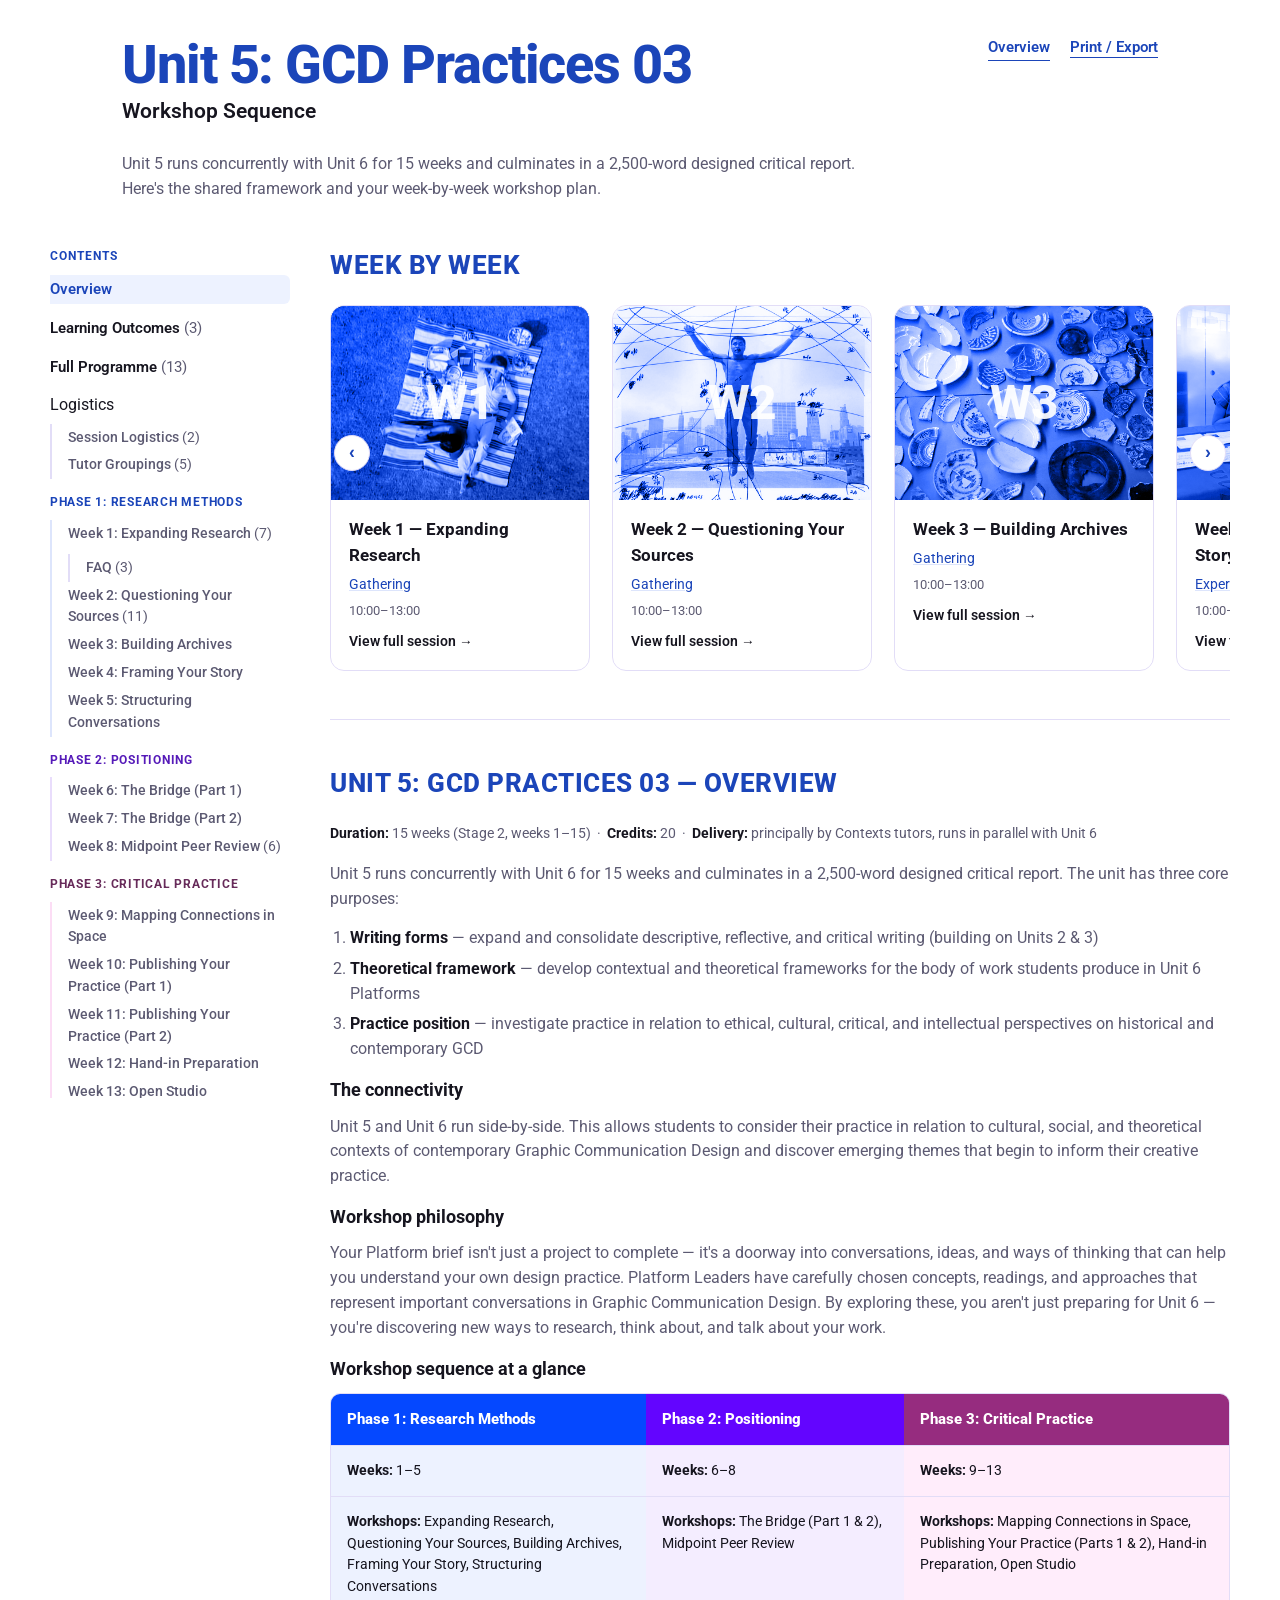
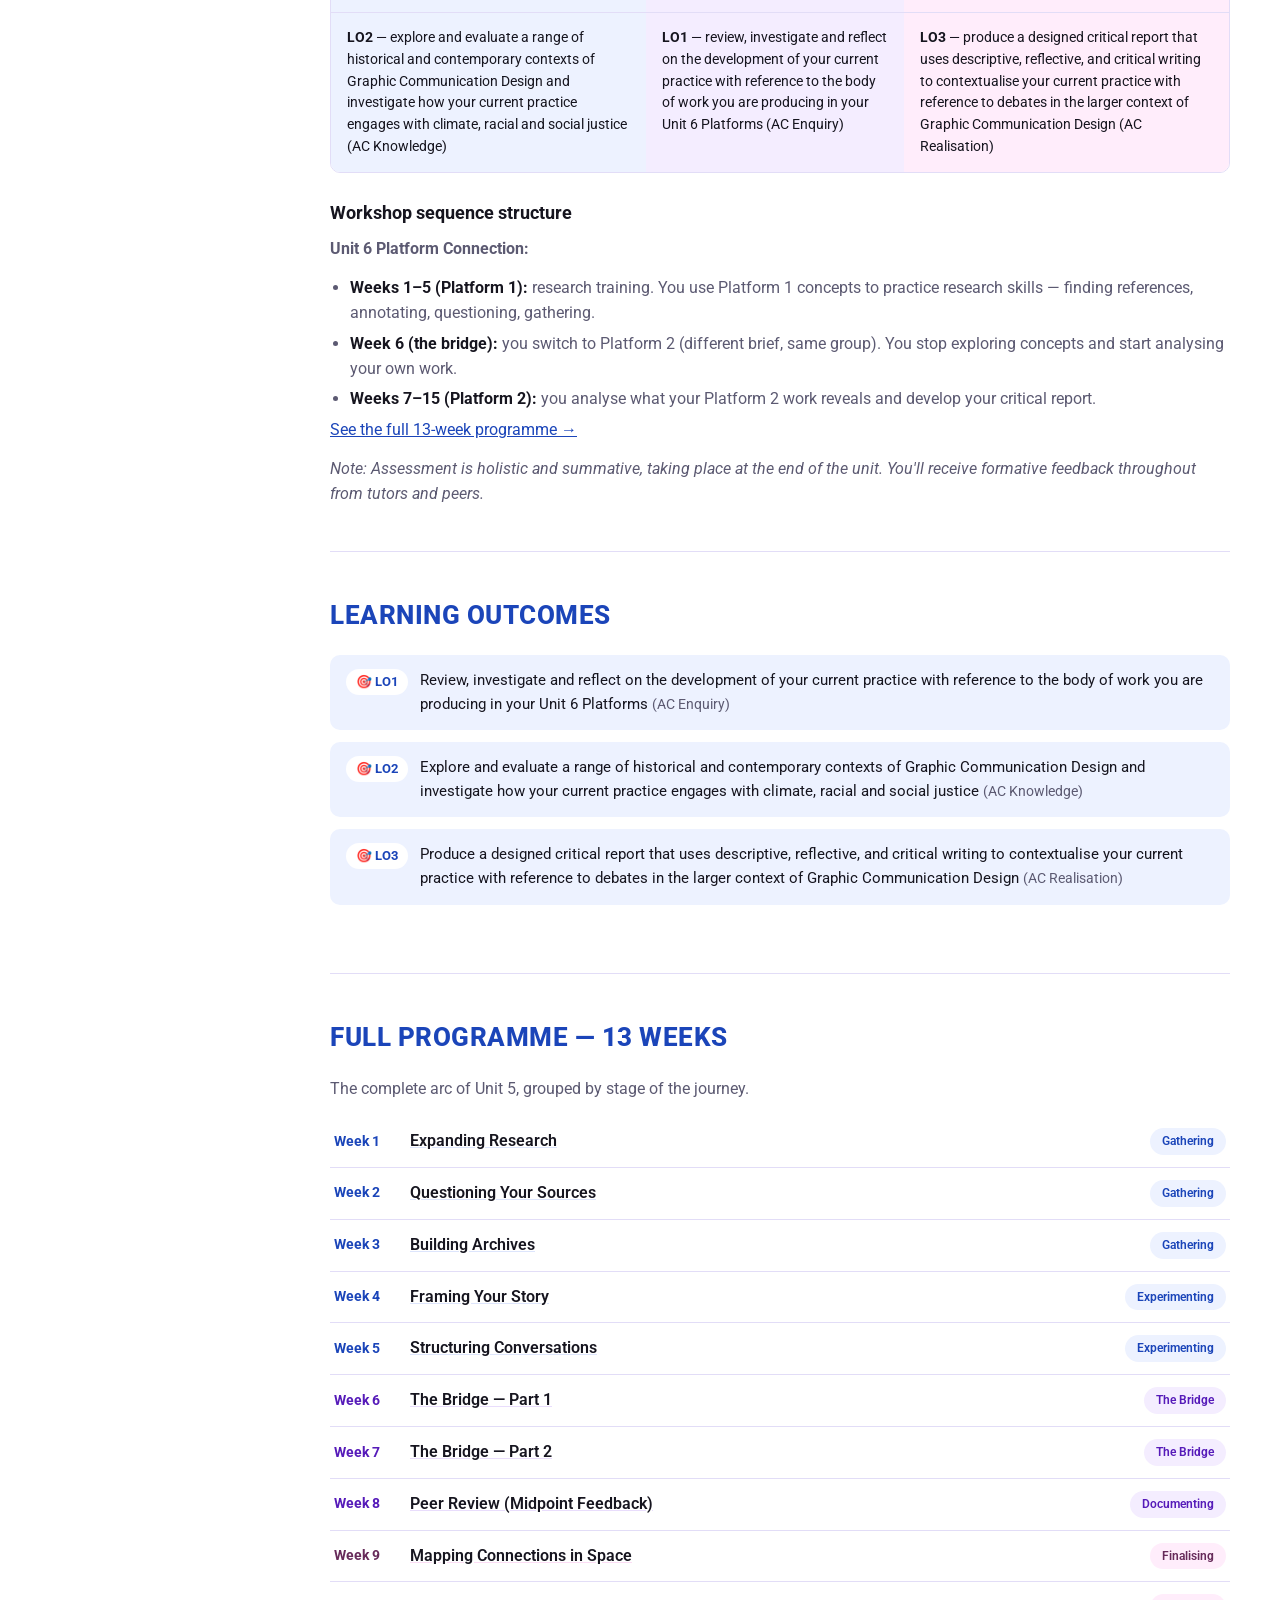
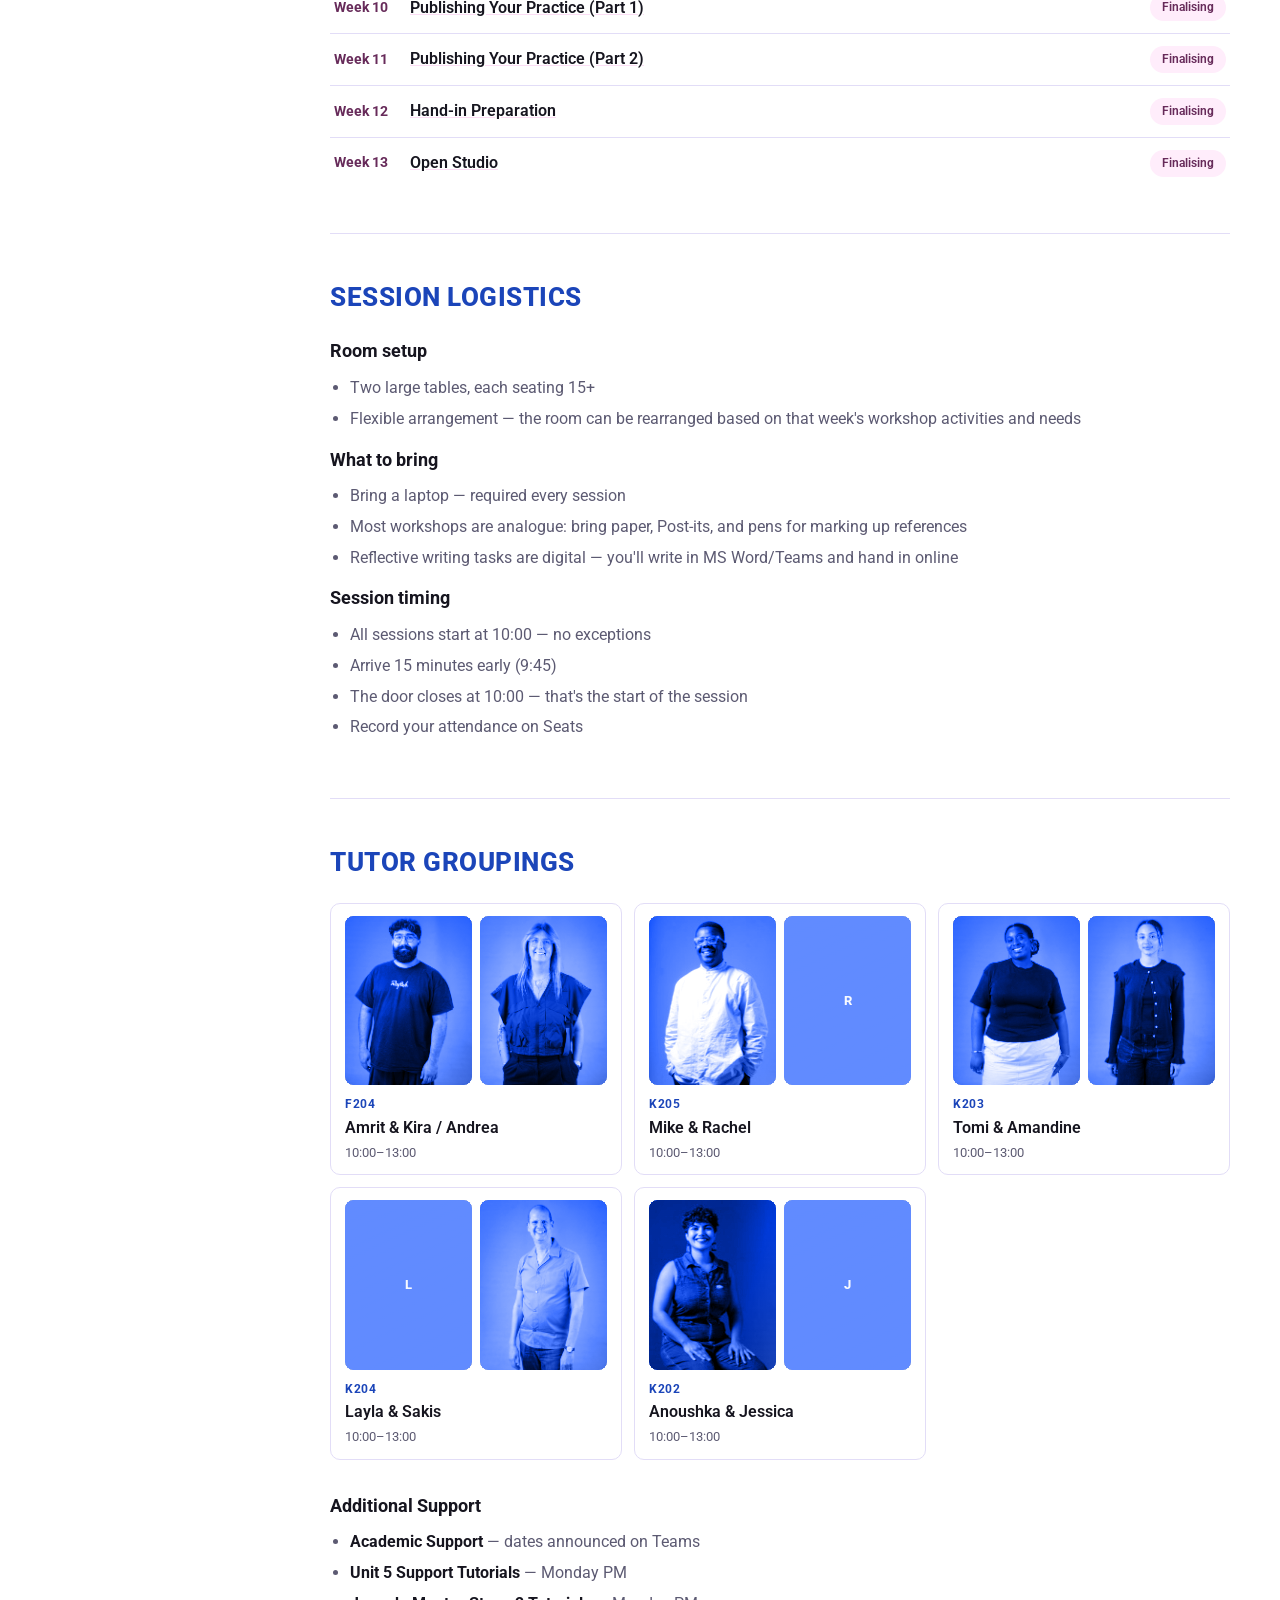
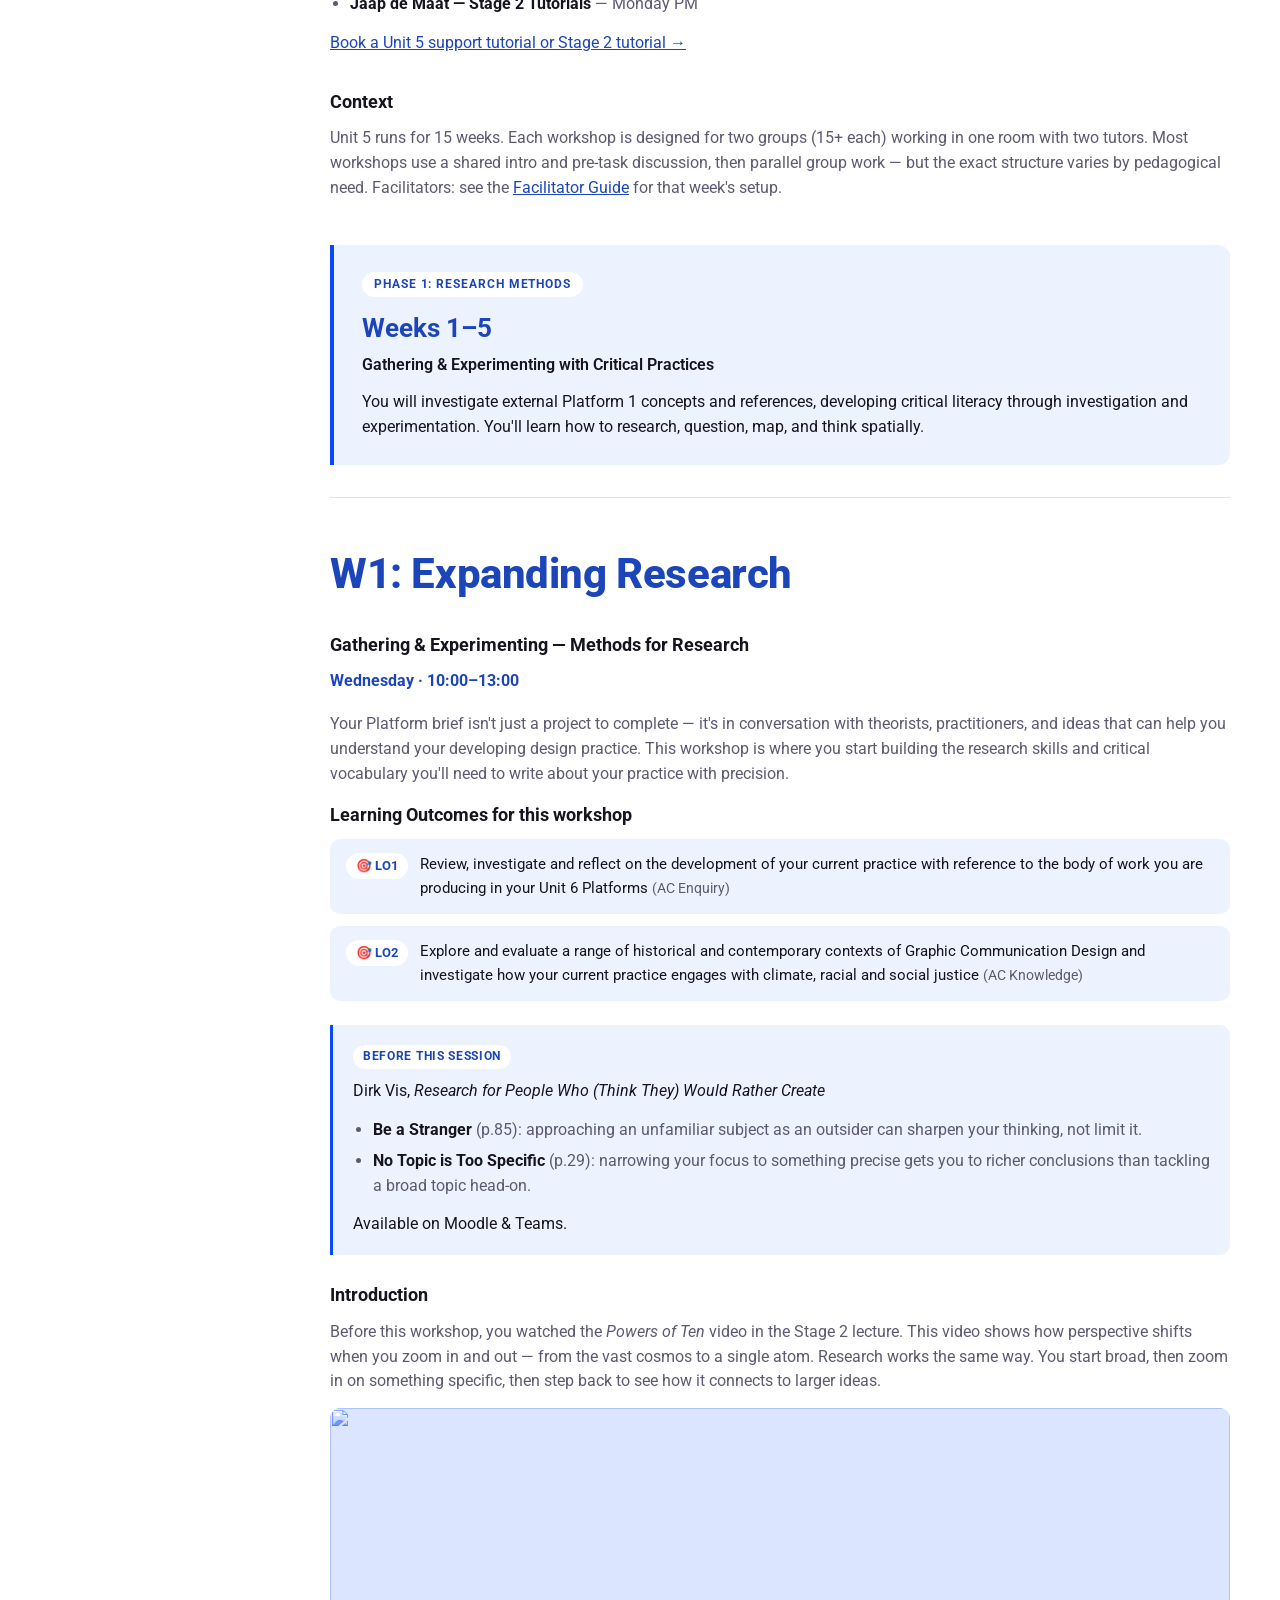
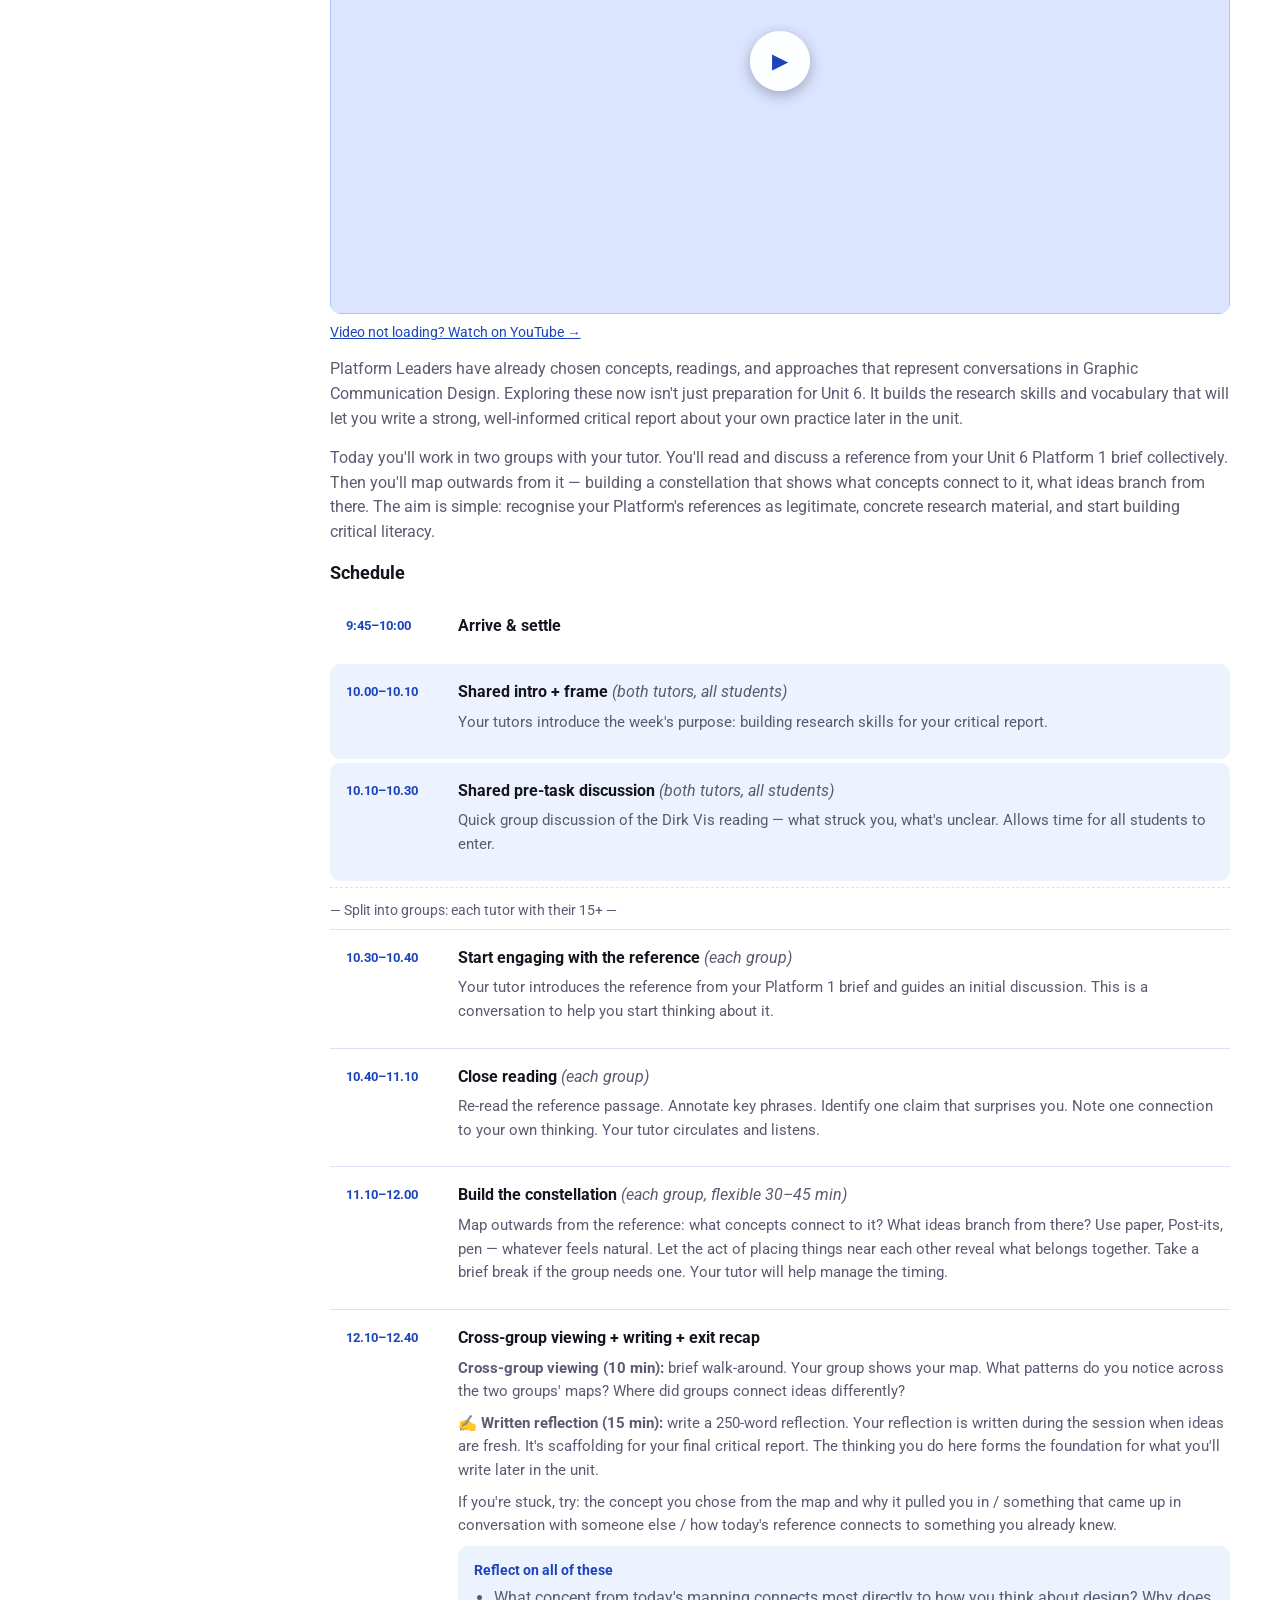
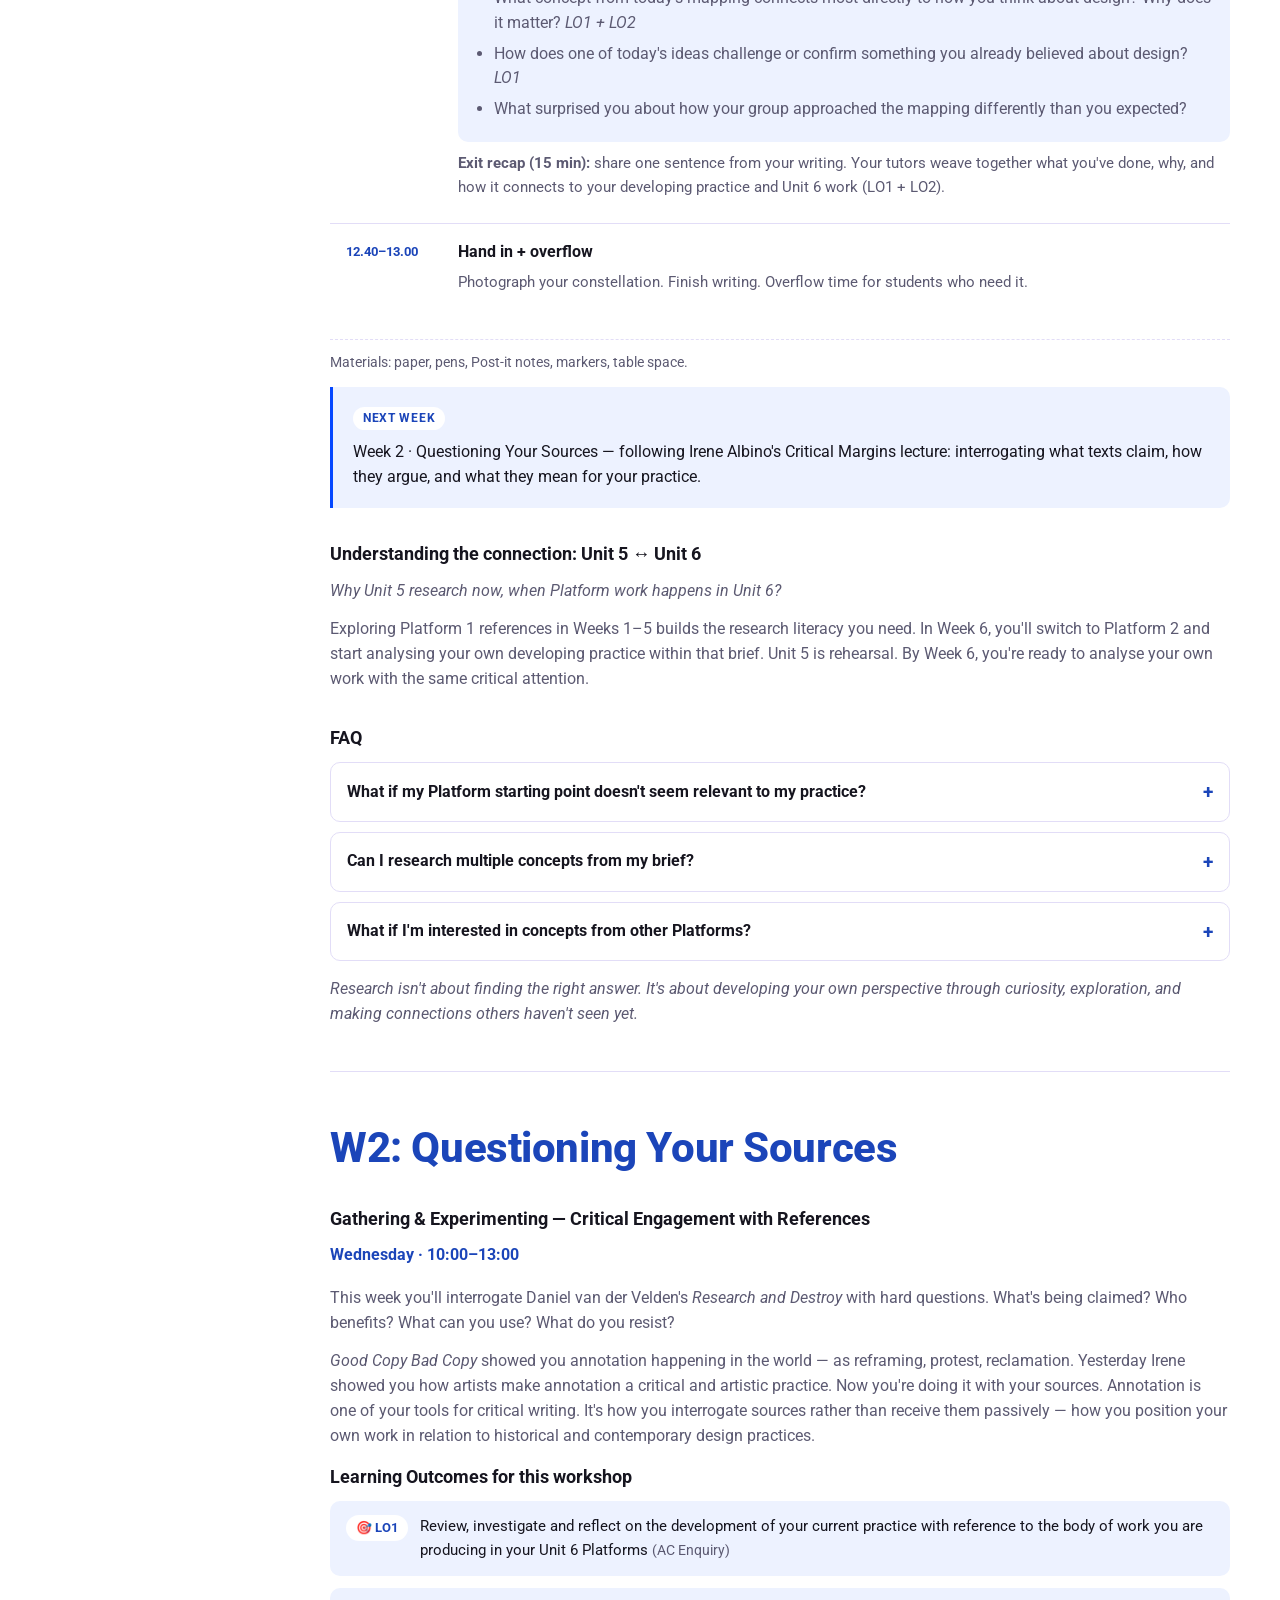
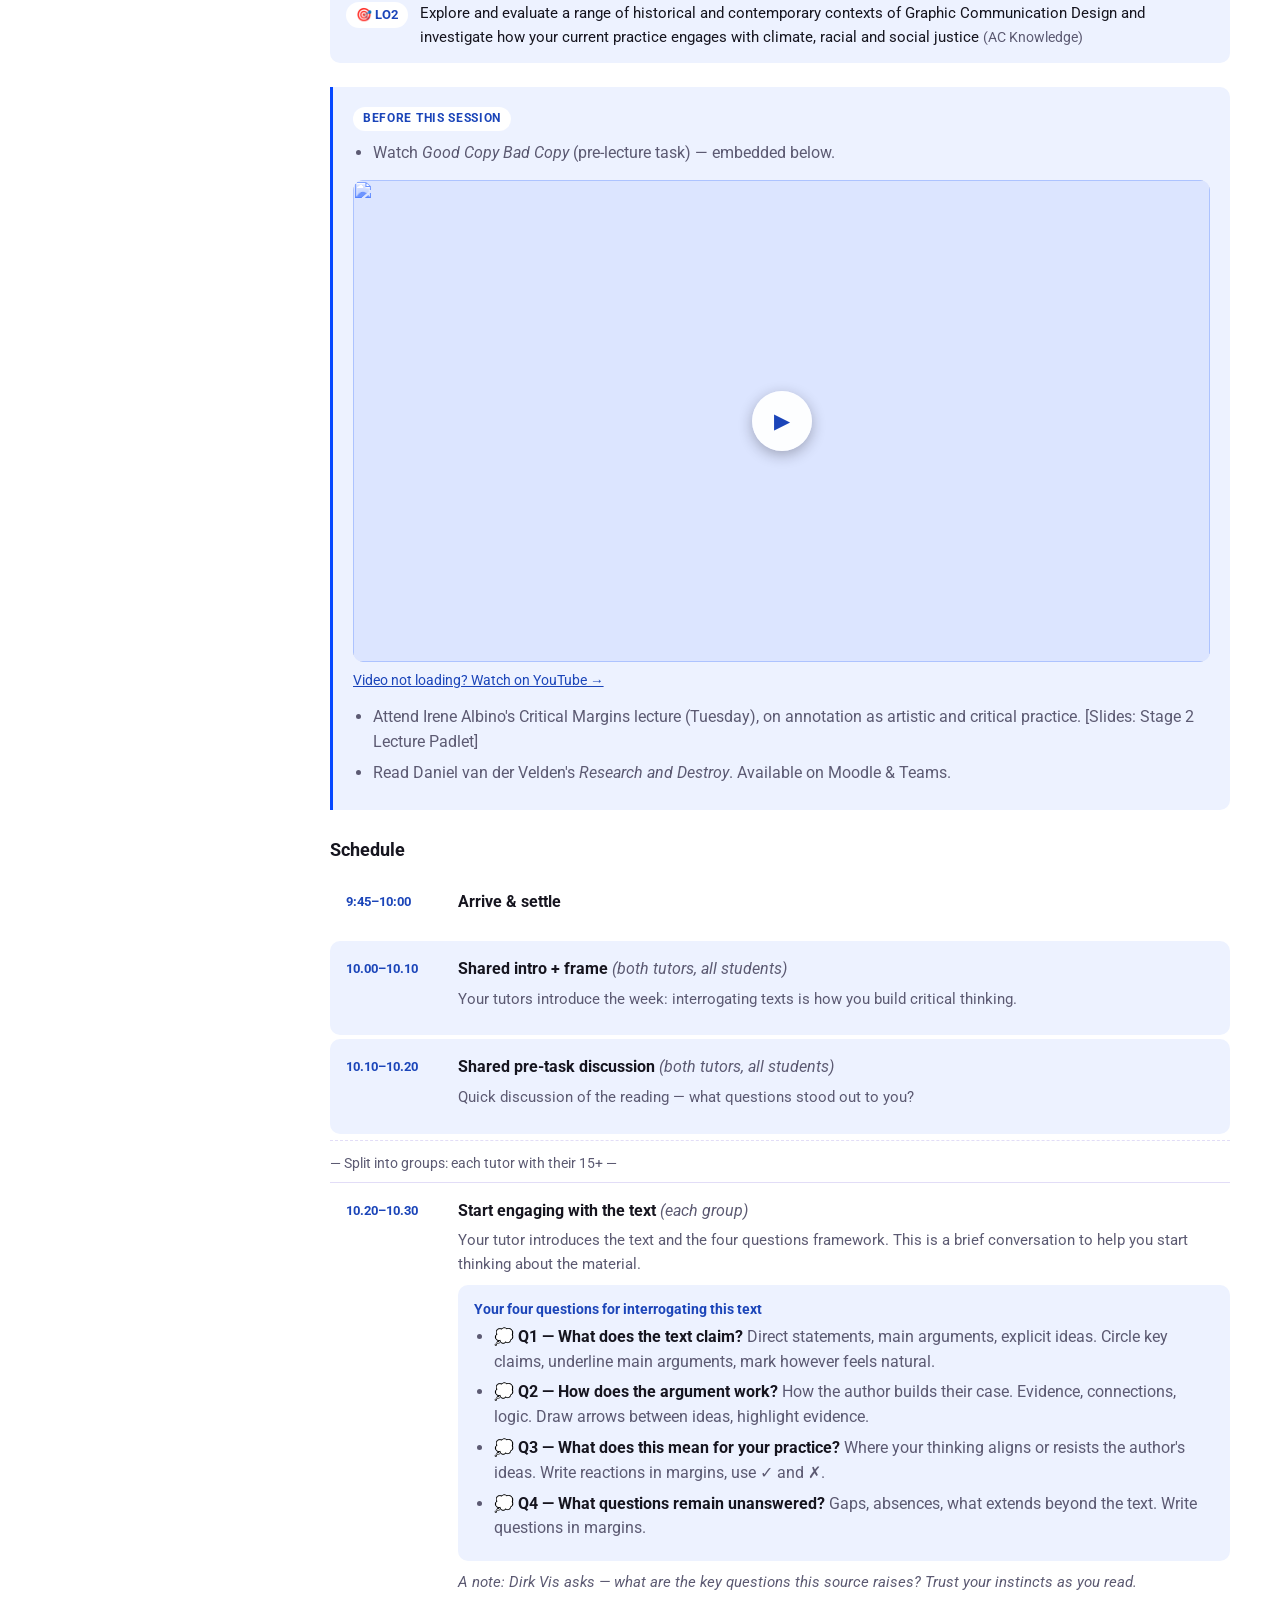
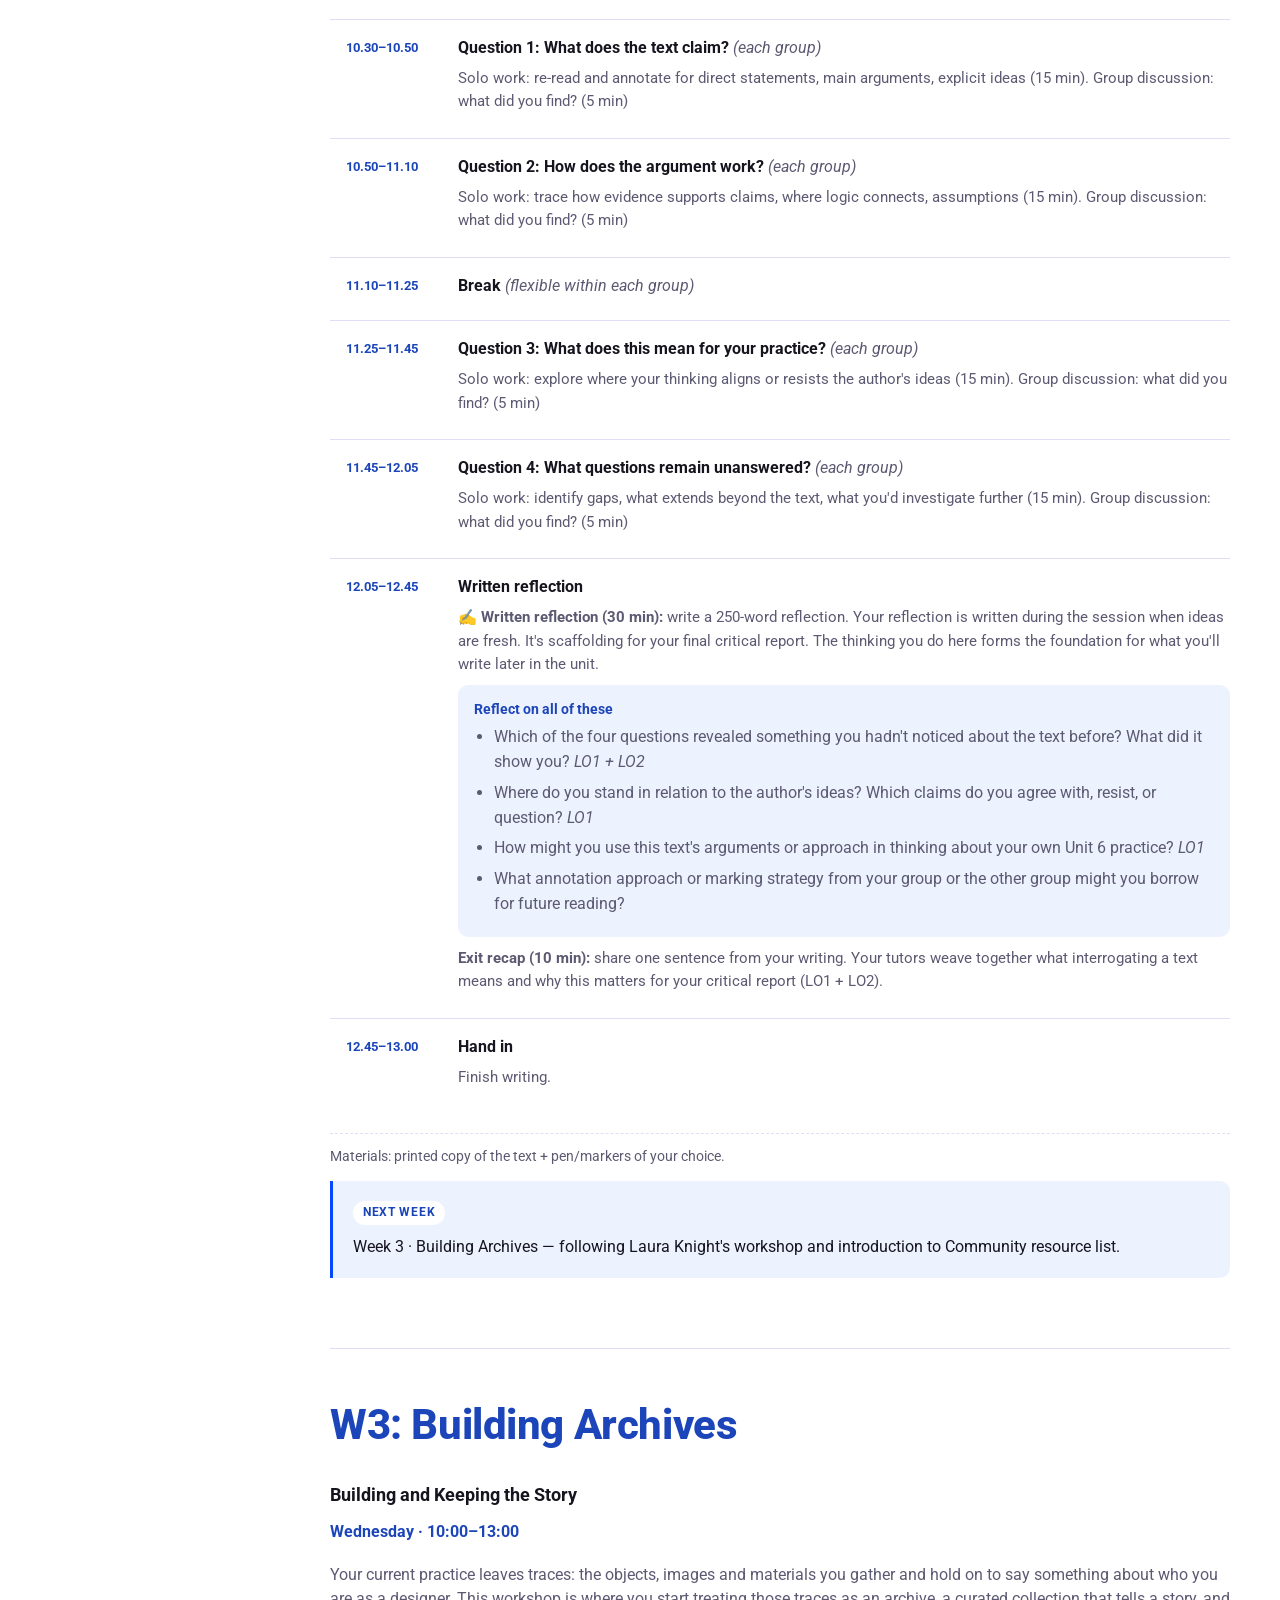
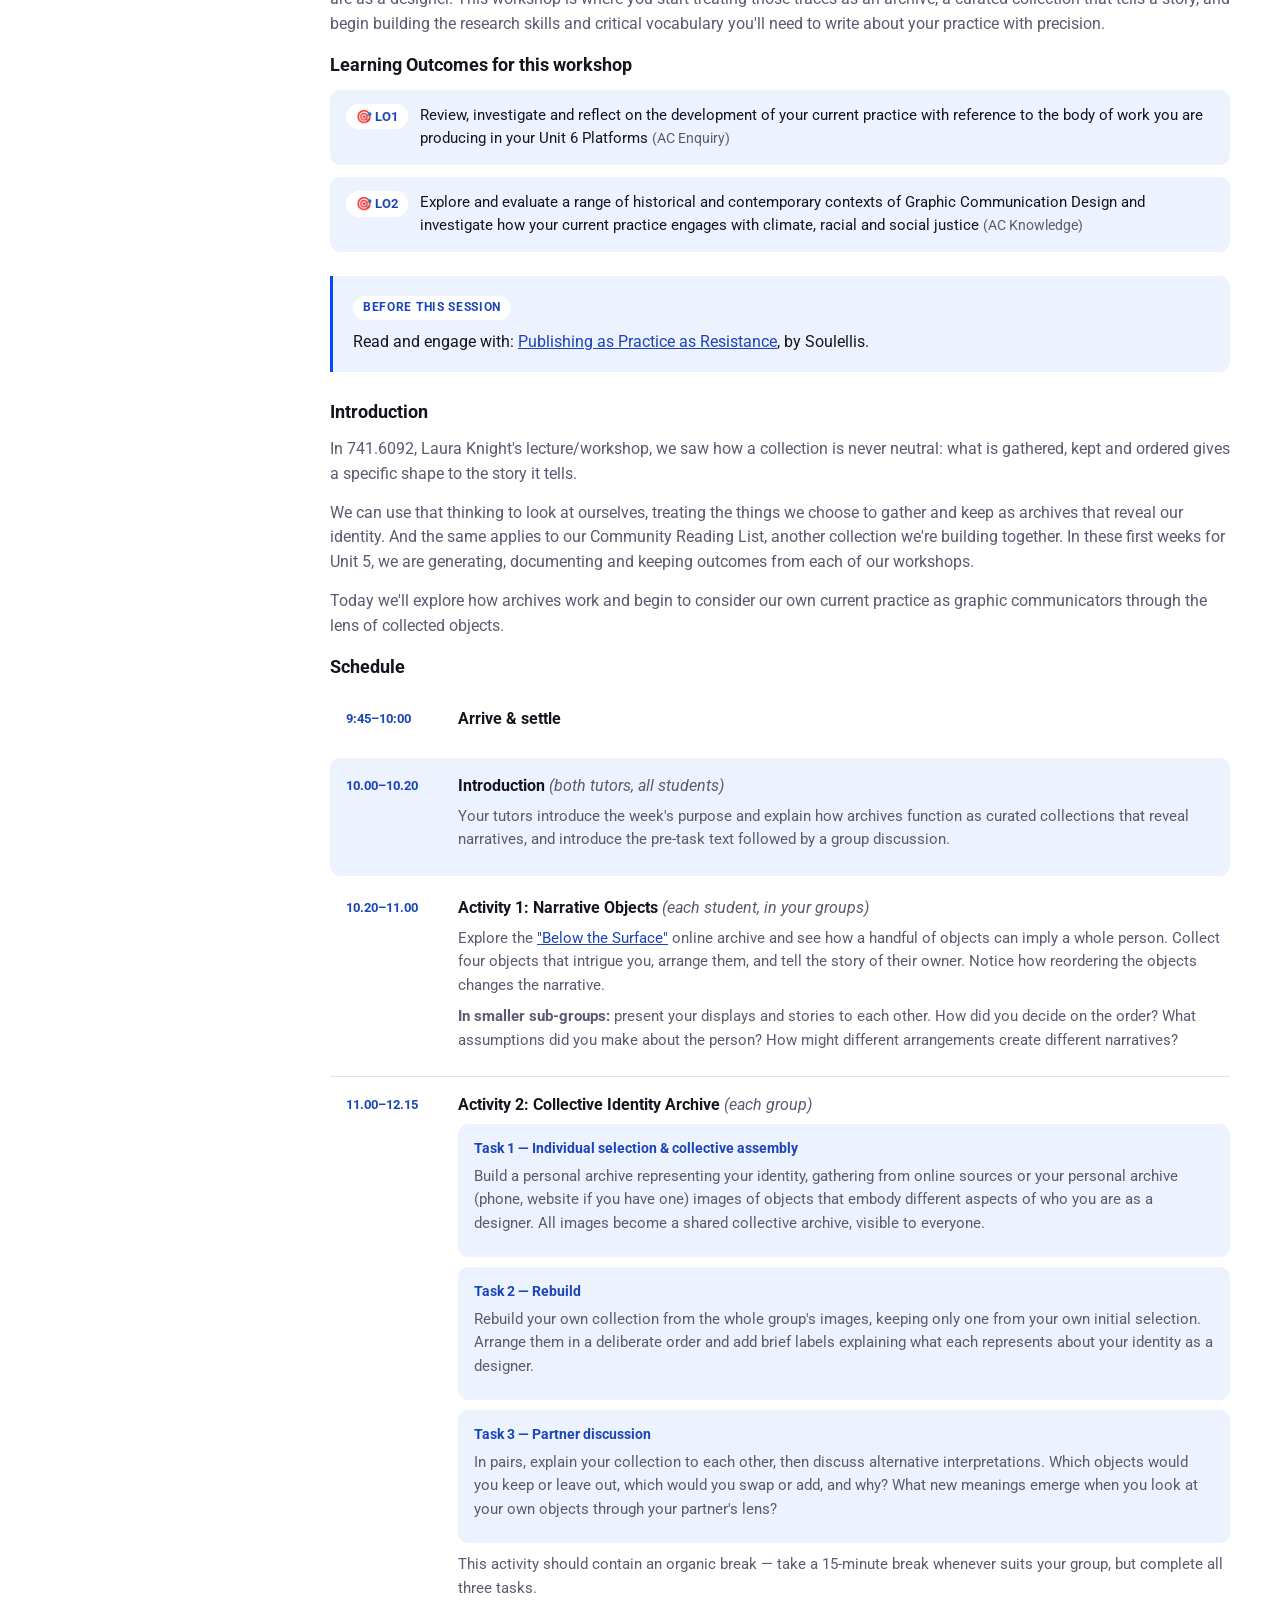
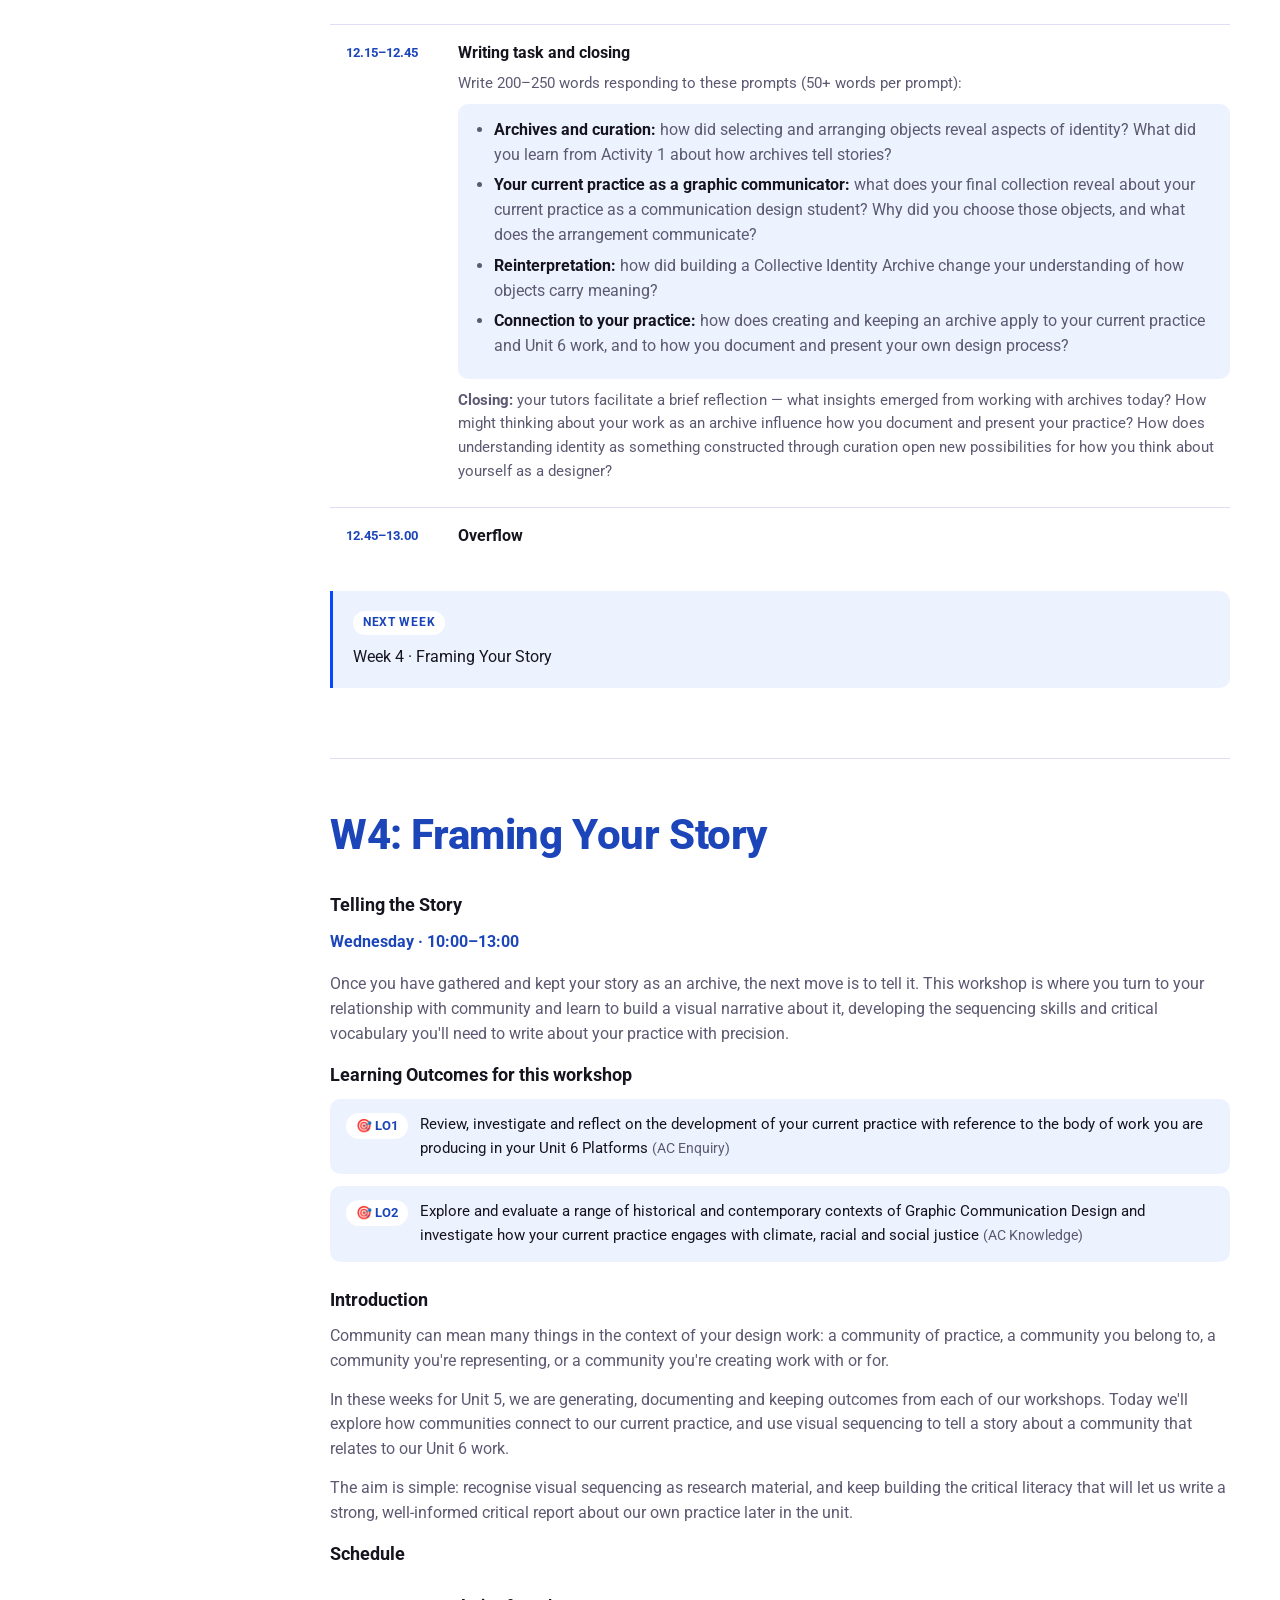
==== index.html @ 48427f6c "Add in-text photo to the Week 9 introduction Web-sized copy of week9intextimage.jpg, shown in the Ph" ====
<!doctype html>
<html lang="en">
<head>
<meta charset="UTF-8">
<meta name="viewport" content="width=device-width, initial-scale=1">
<title>Unit 5: GCD Practices 03 — Workshop Sequence</title>
<link rel="preconnect" href="https://fonts.googleapis.com">
<link rel="preconnect" href="https://fonts.gstatic.com" crossorigin>
<link href="https://fonts.googleapis.com/css2?family=Roboto:ital,wght@0,400;0,500;0,600;0,700;0,800;1,400&display=swap" rel="stylesheet">
<link rel="stylesheet" href="styles.css">
</head>
<body>

<header class="top">
  <div class="wrap header-row">
    <h1>Unit 5: GCD Practices 03<span class="sub">Workshop Sequence</span></h1>
    <nav class="top-nav">
      <a href="#overview">Overview</a>
      <button id="printBtn" type="button">Print / Export</button>
    </nav>
  </div>
  <div class="wrap intro">
    <p>Unit 5 runs concurrently with Unit 6 for 15 weeks and culminates in a 2,500-word designed critical report. Here's the shared framework and your week-by-week workshop plan.</p>
  </div>
</header>

<div class="wrap layout">

  <aside class="sidebar">
    <h2>Contents</h2>
    <nav class="toc">
      <ul>
        <li><a href="#overview">Overview</a></li>
        <li><a href="#learning-outcomes">Learning Outcomes <span class="count">(3)</span></a></li>
        <li><a href="#programme">Full Programme <span class="count">(13)</span></a></li>
        <li>Logistics
          <ul>
            <li><a href="#room-setup">Session Logistics <span class="count">(2)</span></a></li>
            <li><a href="#tutor-groupings">Tutor Groupings <span class="count">(5)</span></a></li>
          </ul>
        </li>
        <li><span class="toc-phase-label">Phase 1: Research Methods</span>
          <ul class="toc-phase-list">
            <li><a href="#week-1">Week 1: Expanding Research <span class="count">(7)</span></a>
              <ul>
                <li><a href="#week-1-faq">FAQ <span class="count">(3)</span></a></li>
              </ul>
            </li>
            <li><a href="#week-2">Week 2: Questioning Your Sources <span class="count">(11)</span></a></li>
            <li><a href="#week-3">Week 3: Building Archives</a></li>
            <li><a href="#week-4">Week 4: Framing Your Story</a></li>
            <li><a href="#weeks-3-5">Week 5: Structuring Conversations</a></li>
          </ul>
        </li>
        <li><span class="toc-phase-label toc-phase-label--phase2">Phase 2: Positioning</span>
          <ul class="toc-phase-list toc-phase-list--phase2">
            <li><a href="#week-6">Week 6: The Bridge (Part 1)</a></li>
            <li><a href="#week-7">Week 7: The Bridge (Part 2)</a></li>
            <li><a href="#week-8">Week 8: Midpoint Peer Review <span class="count">(6)</span></a></li>
          </ul>
        </li>
        <li><span class="toc-phase-label toc-phase-label--phase3">Phase 3: Critical Practice</span>
          <ul class="toc-phase-list toc-phase-list--phase3">
            <li><a href="#week-9">Week 9: Mapping Connections in Space</a></li>
            <li><a href="#week-10">Week 10: Publishing Your Practice (Part 1)</a></li>
            <li><a href="#week-11">Week 11: Publishing Your Practice (Part 2)</a></li>
            <li><a href="#week-12">Week 12: Hand-in Preparation</a></li>
            <li><a href="#week-13">Week 13: Open Studio</a></li>
          </ul>
        </li>
        <li><span class="toc-phase-label toc-phase-label--phase4">Weeks 14–15</span>
          <ul class="toc-phase-list toc-phase-list--phase4">
            <li><a href="#eoto">Post-Hand-in: EOTO</a></li>
          </ul>
        </li>
      </ul>
    </nav>
  </aside>

  <main class="content">

    <!-- CURRENT WEEK -->
    <section id="current-week">
      <h2 class="section-title">Week by Week</h2>
      <div class="current-week-scroller">
        <button type="button" class="cw-nav cw-nav--prev" aria-label="Scroll to earlier weeks">‹</button>
        <div class="current-week-grid" id="currentWeekSlot"></div>
        <button type="button" class="cw-nav cw-nav--next" aria-label="Scroll to later weeks">›</button>
      </div>
      <noscript>
        <p>See the <a href="#programme">full 13-week programme</a> below.</p>
      </noscript>
    </section>

    <!-- OVERVIEW -->
    <section id="overview">
      <h2 class="section-title">Unit 5: GCD Practices 03 — Overview</h2>
      <p class="meta-line"><strong>Duration:</strong> 15 weeks (Stage 2, weeks 1–15) &nbsp;·&nbsp; <strong>Credits:</strong> 20 &nbsp;·&nbsp; <strong>Delivery:</strong> principally by Contexts tutors, runs in parallel with Unit 6</p>
      <p>Unit 5 runs concurrently with Unit 6 for 15 weeks and culminates in a 2,500-word designed critical report. The unit has three core purposes:</p>
      <ol class="plain-list">
        <li><strong>Writing forms</strong> — expand and consolidate descriptive, reflective, and critical writing (building on Units 2 &amp; 3)</li>
        <li><strong>Theoretical framework</strong> — develop contextual and theoretical frameworks for the body of work students produce in Unit 6 Platforms</li>
        <li><strong>Practice position</strong> — investigate practice in relation to ethical, cultural, critical, and intellectual perspectives on historical and contemporary GCD</li>
      </ol>

      <h3>The connectivity</h3>
      <p>Unit 5 and Unit 6 run side-by-side. This allows students to consider their practice in relation to cultural, social, and theoretical contexts of contemporary Graphic Communication Design and discover emerging themes that begin to inform their creative practice.</p>

      <h3>Workshop philosophy</h3>
      <p>Your Platform brief isn't just a project to complete — it's a doorway into conversations, ideas, and ways of thinking that can help you understand your own design practice. Platform Leaders have carefully chosen concepts, readings, and approaches that represent important conversations in Graphic Communication Design. By exploring these, you aren't just preparing for Unit 6 — you're discovering new ways to research, think about, and talk about your work.</p>

      <h3>Workshop sequence at a glance</h3>
      <div class="phase-table-wrap">
        <table class="phase-table">
          <thead>
            <tr>
              <th class="phase-table--phase1">Phase 1: Research Methods</th>
              <th class="phase-table--phase2">Phase 2: Positioning</th>
              <th class="phase-table--phase3">Phase 3: Critical Practice</th>
            </tr>
          </thead>
          <tbody>
            <tr>
              <td class="phase-table--phase1"><strong>Weeks:</strong> 1–5</td>
              <td class="phase-table--phase2"><strong>Weeks:</strong> 6–8</td>
              <td class="phase-table--phase3"><strong>Weeks:</strong> 9–13</td>
            </tr>
            <tr>
              <td class="phase-table--phase1"><strong>Workshops:</strong> Expanding Research, Questioning Your Sources, Building Archives, Framing Your Story, Structuring Conversations</td>
              <td class="phase-table--phase2"><strong>Workshops:</strong> The Bridge (Part 1 &amp; 2), Midpoint Peer Review</td>
              <td class="phase-table--phase3"><strong>Workshops:</strong> Mapping Connections in Space, Publishing Your Practice (Parts 1 &amp; 2), Hand-in Preparation, Open Studio</td>
            </tr>
            <tr>
              <td class="phase-table--phase1"><strong>LO2</strong> — explore and evaluate a range of historical and contemporary contexts of Graphic Communication Design and investigate how your current practice engages with climate, racial and social justice (AC Knowledge)</td>
              <td class="phase-table--phase2"><strong>LO1</strong> — review, investigate and reflect on the development of your current practice with reference to the body of work you are producing in your Unit 6 Platforms (AC Enquiry)</td>
              <td class="phase-table--phase3"><strong>LO3</strong> — produce a designed critical report that uses descriptive, reflective, and critical writing to contextualise your current practice with reference to debates in the larger context of Graphic Communication Design (AC Realisation)</td>
            </tr>
          </tbody>
        </table>
      </div>

      <h3>Workshop sequence structure</h3>
      <p><strong>Unit 6 Platform Connection:</strong></p>
      <ul class="plain-list flush-bottom">
        <li><strong>Weeks 1–5 (Platform 1):</strong> research training. You use Platform 1 concepts to practice research skills — finding references, annotating, questioning, gathering.</li>
        <li><strong>Week 6 (the bridge):</strong> you switch to Platform 2 (different brief, same group). You stop exploring concepts and start analysing your own work.</li>
        <li><strong>Weeks 7–15 (Platform 2):</strong> you analyse what your Platform 2 work reveals and develop your critical report.</li>
      </ul>

      <p><a href="#programme">See the full 13-week programme →</a></p>
      <p><em>Note: Assessment is holistic and summative, taking place at the end of the unit. You'll receive formative feedback throughout from tutors and peers.</em></p>
    </section>

    <!-- LEARNING OUTCOMES -->
    <section id="learning-outcomes">
      <h2 class="section-title">Learning Outcomes</h2>
      <ul class="lo-list">
        <li>
          <span class="tag">🎯 LO1</span>
          <span class="txt">Review, investigate and reflect on the development of your current practice with reference to the body of work you are producing in your Unit 6 Platforms <span class="ac">(AC Enquiry)</span></span>
        </li>
        <li>
          <span class="tag">🎯 LO2</span>
          <span class="txt">Explore and evaluate a range of historical and contemporary contexts of Graphic Communication Design and investigate how your current practice engages with climate, racial and social justice <span class="ac">(AC Knowledge)</span></span>
        </li>
        <li>
          <span class="tag">🎯 LO3</span>
          <span class="txt">Produce a designed critical report that uses descriptive, reflective, and critical writing to contextualise your current practice with reference to debates in the larger context of Graphic Communication Design <span class="ac">(AC Realisation)</span></span>
        </li>
      </ul>
    </section>

    <!-- FULL PROGRAMME -->
    <section id="programme">
      <h2 class="section-title">Full Programme — 13 Weeks</h2>
      <p>The complete arc of Unit 5, grouped by stage of the journey.</p>
      <div class="roadmap">
        <a class="roadmap-item" href="#week-1"><span class="wk">Week 1</span><span class="rtitle">Expanding Research</span><span class="chip">Gathering</span></a>
        <a class="roadmap-item" href="#week-2"><span class="wk">Week 2</span><span class="rtitle">Questioning Your Sources</span><span class="chip">Gathering</span></a>
        <a class="roadmap-item" href="#week-3"><span class="wk">Week 3</span><span class="rtitle">Building Archives</span><span class="chip">Gathering</span></a>
        <a class="roadmap-item" href="#week-4"><span class="wk">Week 4</span><span class="rtitle">Framing Your Story</span><span class="chip">Experimenting</span></a>
        <a class="roadmap-item" href="#weeks-3-5"><span class="wk">Week 5</span><span class="rtitle">Structuring Conversations</span><span class="chip">Experimenting</span></a>
        <a class="roadmap-item roadmap-item--phase2" href="#week-6"><span class="wk">Week 6</span><span class="rtitle">The Bridge — Part 1</span><span class="chip chip--phase2">The Bridge</span></a>
        <a class="roadmap-item roadmap-item--phase2" href="#week-7"><span class="wk">Week 7</span><span class="rtitle">The Bridge — Part 2</span><span class="chip chip--phase2">The Bridge</span></a>
        <a class="roadmap-item roadmap-item--phase2" href="#week-8"><span class="wk">Week 8</span><span class="rtitle">Peer Review (Midpoint Feedback)</span><span class="chip chip--phase2">Documenting</span></a>
        <a class="roadmap-item roadmap-item--phase3" href="#week-9"><span class="wk">Week 9</span><span class="rtitle">Mapping Connections in Space</span><span class="chip chip--phase3">Finalising</span></a>
        <a class="roadmap-item roadmap-item--phase3" href="#week-10"><span class="wk">Week 10</span><span class="rtitle">Publishing Your Practice (Part 1)</span><span class="chip chip--phase3">Finalising</span></a>
        <a class="roadmap-item roadmap-item--phase3" href="#week-11"><span class="wk">Week 11</span><span class="rtitle">Publishing Your Practice (Part 2)</span><span class="chip chip--phase3">Finalising</span></a>
        <a class="roadmap-item roadmap-item--phase3" href="#week-12"><span class="wk">Week 12</span><span class="rtitle">Hand-in Preparation</span><span class="chip chip--phase3">Finalising</span></a>
        <a class="roadmap-item roadmap-item--phase3" href="#week-13"><span class="wk">Week 13</span><span class="rtitle">Open Studio</span><span class="chip chip--phase3">Finalising</span></a>
      </div>
    </section>

    <!-- SESSION LOGISTICS -->
    <section id="room-setup">
      <h2 class="section-title">Session Logistics</h2>

      <h3>Room setup</h3>
      <ul class="plain-list">
        <li>Two large tables, each seating 15+</li>
        <li>Flexible arrangement — the room can be rearranged based on that week's workshop activities and needs</li>
      </ul>

      <h3>What to bring</h3>
      <ul class="plain-list">
        <li>Bring a laptop — required every session</li>
        <li>Most workshops are analogue: bring paper, Post-its, and pens for marking up references</li>
        <li>Reflective writing tasks are digital — you'll write in MS Word/Teams and hand in online</li>
      </ul>

      <h3>Session timing</h3>
      <ul class="plain-list">
        <li>All sessions start at 10:00 — no exceptions</li>
        <li>Arrive 15 minutes early (9:45)</li>
        <li>The door closes at 10:00 — that's the start of the session</li>
        <li>Record your attendance on Seats</li>
      </ul>
    </section>

    <!-- TUTOR GROUPINGS -->
    <section id="tutor-groupings">
      <h2 class="section-title">Tutor Groupings</h2>
      <div class="pair-grid">
        <div class="pair">
          <div class="pair-avatars">
            <div class="avatar duotone"><img src="images/tutor-amrit.jpg" alt=""></div>
            <div class="avatar duotone"><img src="images/tutor-kira.jpg" alt=""></div>
          </div>
          <div class="code">F204</div><div class="names">Amrit &amp; Kira / Andrea</div><div class="time">10:00–13:00</div>
        </div>
        <div class="pair">
          <div class="pair-avatars">
            <div class="avatar duotone"><img src="images/tutor-mike.jpg" alt=""></div>
            <div class="avatar duotone"><div class="avatar-placeholder"></div><span class="initials">R</span></div>
          </div>
          <div class="code">K205</div><div class="names">Mike &amp; Rachel</div><div class="time">10:00–13:00</div>
        </div>
        <div class="pair">
          <div class="pair-avatars">
            <div class="avatar duotone"><img src="images/tutor-tomi.jpg" alt=""></div>
            <div class="avatar duotone"><img src="images/tutor-amandine.jpg" alt=""></div>
          </div>
          <div class="code">K203</div><div class="names">Tomi &amp; Amandine</div><div class="time">10:00–13:00</div>
        </div>
        <div class="pair">
          <div class="pair-avatars">
            <div class="avatar duotone"><div class="avatar-placeholder"></div><span class="initials">L</span></div>
            <div class="avatar duotone"><img src="images/tutor-sakis.jpg" alt=""></div>
          </div>
          <div class="code">K204</div><div class="names">Layla &amp; Sakis</div><div class="time">10:00–13:00</div>
        </div>
        <div class="pair">
          <div class="pair-avatars">
            <div class="avatar duotone"><img src="images/tutor-anoushka.jpg" alt=""></div>
            <div class="avatar duotone"><div class="avatar-placeholder"></div><span class="initials">J</span></div>
          </div>
          <div class="code">K202</div><div class="names">Anoushka &amp; Jessica</div><div class="time">10:00–13:00</div>
        </div>
      </div>

      <h3 class="mt-lg">Additional Support</h3>
      <ul class="plain-list">
        <li><strong>Academic Support</strong> — dates announced on Teams</li>
        <li><strong>Unit 5 Support Tutorials</strong> — Monday PM</li>
        <li><strong>Jaap de Maat — Stage 2 Tutorials</strong> — Monday PM</li>
      </ul>
      <p class="flush-bottom"><a href="https://outlook.office.com/book/CSMGCD@artslondon.onmicrosoft.com/?ismsaljsauthenabled" target="_blank" rel="noopener">Book a Unit 5 support tutorial or Stage 2 tutorial →</a></p>

      <h3 class="mt-lg">Context</h3>
      <p>Unit 5 runs for 15 weeks. Each workshop is designed for two groups (15+ each) working in one room with two tutors. Most workshops use a shared intro and pre-task discussion, then parallel group work — but the exact structure varies by pedagogical need. Facilitators: see the <a href="facilitatorguide/">Facilitator Guide</a> for that week's setup.</p>
    </section>

    <!-- PHASE 1 INTRO -->
    <div class="phase-intro">
      <span class="phase-label">Phase 1: Research Methods</span>
      <h3>Weeks 1–5</h3>
      <p class="phase-sub">Gathering &amp; Experimenting with Critical Practices</p>
      <p>You will investigate external Platform 1 concepts and references, developing critical literacy through investigation and experimentation. You'll learn how to research, question, map, and think spatially.</p>
    </div>

    <!-- WEEK 1 -->
    <section id="week-1">
      <div class="week-title-wrap"><h2 class="week-title">W1: Expanding Research</h2></div>

      <h3>Gathering &amp; Experimenting — Methods for Research</h3>
      <p class="session-date">Wednesday · 10:00–13:00</p>

      <p>Your Platform brief isn't just a project to complete — it's in conversation with theorists, practitioners, and ideas that can help you understand your developing design practice. This workshop is where you start building the research skills and critical vocabulary you'll need to write about your practice with precision.</p>

      <h3>Learning Outcomes for this workshop</h3>
      <ul class="lo-list">
        <li><span class="tag">🎯 LO1</span><span class="txt">Review, investigate and reflect on the development of your current practice with reference to the body of work you are producing in your Unit 6 Platforms <span class="ac">(AC Enquiry)</span></span></li>
        <li><span class="tag">🎯 LO2</span><span class="txt">Explore and evaluate a range of historical and contemporary contexts of Graphic Communication Design and investigate how your current practice engages with climate, racial and social justice <span class="ac">(AC Knowledge)</span></span></li>
      </ul>

      <div class="callout">
        <span class="label">Before this session</span>
        <p>Dirk Vis, <em>Research for People Who (Think They) Would Rather Create</em></p>
        <ul class="plain-list">
          <li><strong>Be a Stranger</strong> (p.85): approaching an unfamiliar subject as an outsider can sharpen your thinking, not limit it.</li>
          <li><strong>No Topic is Too Specific</strong> (p.29): narrowing your focus to something precise gets you to richer conclusions than tackling a broad topic head-on.</li>
        </ul>
        <p class="flush-bottom">Available on Moodle &amp; Teams.</p>
      </div>

      <h3>Introduction</h3>
      <p>Before this workshop, you watched the <em>Powers of Ten</em> video in the Stage 2 lecture. This video shows how perspective shifts when you zoom in and out — from the vast cosmos to a single atom. Research works the same way. You start broad, then zoom in on something specific, then step back to see how it connects to larger ideas.</p>
      <div class="video-embed" data-embed-src="https://www.youtube-nocookie.com/embed/0fKBhvDjuy0?origin=https://jaapdemaat.github.io&amp;autoplay=1" data-embed-title="Powers of Ten">
        <button type="button" class="video-poster duotone" aria-label="Play video: Powers of Ten">
          <img src="https://img.youtube.com/vi/0fKBhvDjuy0/hqdefault.jpg" alt="">
          <span class="play-icon" aria-hidden="true">▶</span>
        </button>
      </div>
      <p class="video-fallback"><a href="https://youtu.be/0fKBhvDjuy0" target="_blank" rel="noopener">Video not loading? Watch on YouTube →</a></p>
      <p>Platform Leaders have already chosen concepts, readings, and approaches that represent conversations in Graphic Communication Design. Exploring these now isn't just preparation for Unit 6. It builds the research skills and vocabulary that will let you write a strong, well-informed critical report about your own practice later in the unit.</p>
      <p>Today you'll work in two groups with your tutor. You'll read and discuss a reference from your Unit 6 Platform 1 brief collectively. Then you'll map outwards from it — building a constellation that shows what concepts connect to it, what ideas branch from there. The aim is simple: recognise your Platform's references as legitimate, concrete research material, and start building critical literacy.</p>

      <h3>Schedule</h3>
      <div class="timeline">
        <div class="t-item">
          <div class="time">9:45–10:00</div>
          <div class="tbody">
            <h4>Arrive &amp; settle</h4>
          </div>
        </div>
        <div class="t-item shared">
          <div class="time">10.00–10.10</div>
          <div class="tbody">
            <h4>Shared intro + frame <em class="t-note">(both tutors, all students)</em></h4>
            <p>Your tutors introduce the week's purpose: building research skills for your critical report.</p>
          </div>
        </div>
        <div class="t-item shared">
          <div class="time">10.10–10.30</div>
          <div class="tbody">
            <h4>Shared pre-task discussion <em class="t-note">(both tutors, all students)</em></h4>
            <p>Quick group discussion of the Dirk Vis reading — what struck you, what's unclear. Allows time for all students to enter.</p>
          </div>
        </div>
        <p class="materials-note materials-note--split">— Split into groups: each tutor with their 15+ —</p>
        <div class="t-item">
          <div class="time">10.30–10.40</div>
          <div class="tbody">
            <h4>Start engaging with the reference <em class="t-note">(each group)</em></h4>
            <p>Your tutor introduces the reference from your Platform 1 brief and guides an initial discussion. This is a conversation to help you start thinking about it.</p>
          </div>
        </div>
        <div class="t-item">
          <div class="time">10.40–11.10</div>
          <div class="tbody">
            <h4>Close reading <em class="t-note">(each group)</em></h4>
            <p>Re-read the reference passage. Annotate key phrases. Identify one claim that surprises you. Note one connection to your own thinking. Your tutor circulates and listens.</p>
          </div>
        </div>
        <div class="t-item">
          <div class="time">11.10–12.00</div>
          <div class="tbody">
            <h4>Build the constellation <em class="t-note">(each group, flexible 30–45 min)</em></h4>
            <p>Map outwards from the reference: what concepts connect to it? What ideas branch from there? Use paper, Post-its, pen — whatever feels natural. Let the act of placing things near each other reveal what belongs together. Take a brief break if the group needs one. Your tutor will help manage the timing.</p>
          </div>
        </div>
        <div class="t-item">
          <div class="time">12.10–12.40</div>
          <div class="tbody">
            <h4>Cross-group viewing + writing + exit recap</h4>
            <p><strong>Cross-group viewing (10 min):</strong> brief walk-around. Your group shows your map. What patterns do you notice across the two groups' maps? Where did groups connect ideas differently?</p>
            <p>✍️ <strong>Written reflection (15 min):</strong> write a 250-word reflection. Your reflection is written during the session when ideas are fresh. It's scaffolding for your final critical report. The thinking you do here forms the foundation for what you'll write later in the unit.</p>
            <p>If you're stuck, try: the concept you chose from the map and why it pulled you in / something that came up in conversation with someone else / how today's reference connects to something you already knew.</p>
            <div class="qcard"><div class="qlabel">Reflect on all of these</div>
              <ul class="plain-list flush-bottom">
                <li>What concept from today's mapping connects most directly to how you think about design? Why does it matter? <em>LO1 + LO2</em></li>
                <li>How does one of today's ideas challenge or confirm something you already believed about design? <em>LO1</em></li>
                <li>What surprised you about how your group approached the mapping differently than you expected?</li>
              </ul>
            </div>
            <p><strong>Exit recap (15 min):</strong> share one sentence from your writing. Your tutors weave together what you've done, why, and how it connects to your developing practice and Unit 6 work (LO1 + LO2).</p>
          </div>
        </div>
        <div class="t-item">
          <div class="time">12.40–13.00</div>
          <div class="tbody">
            <h4>Hand in + overflow</h4>
            <p>Photograph your constellation. Finish writing. Overflow time for students who need it.</p>
          </div>
        </div>
      </div>
      <p class="materials-note">Materials: paper, pens, Post-it notes, markers, table space.</p>

      <div class="callout">
        <span class="label">Next week</span>
        <p>Week 2 · Questioning Your Sources — following Irene Albino's Critical Margins lecture: interrogating what texts claim, how they argue, and what they mean for your practice.</p>
      </div>

      <h3 class="mt-lg">Understanding the connection: Unit 5 ↔ Unit 6</h3>
      <p><em>Why Unit 5 research now, when Platform work happens in Unit 6?</em></p>
      <p>Exploring Platform 1 references in Weeks 1–5 builds the research literacy you need. In Week 6, you'll switch to Platform 2 and start analysing your own developing practice within that brief. Unit 5 is rehearsal. By Week 6, you're ready to analyse your own work with the same critical attention.</p>

      <h3 id="week-1-faq" class="mt-lg">FAQ</h3>
      <details class="faq-item">
        <summary>What if my Platform starting point doesn't seem relevant to my practice?</summary>
        <div class="a"><p>That's actually useful information. Exploring why something doesn't connect to your work helps you define what your practice is. Write about the gap. That's valid critical reflection.</p></div>
      </details>
      <details class="faq-item">
        <summary>Can I research multiple concepts from my brief?</summary>
        <div class="a"><p>Better to go deep on one concept than shallow on many. Master researching one idea thoroughly. You can apply those skills to other concepts later.</p></div>
      </details>
      <details class="faq-item">
        <summary>What if I'm interested in concepts from other Platforms?</summary>
        <div class="a"><p>You can look at other Platform 1 briefs for inspiration during Weeks 1–5, but your primary research lens should be your own Platform 1. This keeps your research focused. In Week 6, you'll switch to Platform 2 anyway — likely a different Platform from your Platform 1 — so you'll get exposure to multiple Platform perspectives across the unit.</p></div>
      </details>
      <p class="mt-md"><em>Research isn't about finding the right answer. It's about developing your own perspective through curiosity, exploration, and making connections others haven't seen yet.</em></p>
      
    </section>

    <!-- WEEK 2 -->
    <section id="week-2">
      <div class="week-title-wrap"><h2 class="week-title">W2: Questioning Your Sources</h2></div>

      <h3>Gathering &amp; Experimenting — Critical Engagement with References</h3>
      <p class="session-date">Wednesday · 10:00–13:00</p>

      <p>This week you'll interrogate Daniel van der Velden's <em>Research and Destroy</em> with hard questions. What's being claimed? Who benefits? What can you use? What do you resist?</p>
      <p><em>Good Copy Bad Copy</em> showed you annotation happening in the world — as reframing, protest, reclamation. Yesterday Irene showed you how artists make annotation a critical and artistic practice. Now you're doing it with your sources. Annotation is one of your tools for critical writing. It's how you interrogate sources rather than receive them passively — how you position your own work in relation to historical and contemporary design practices.</p>

      <h3>Learning Outcomes for this workshop</h3>
      <ul class="lo-list">
        <li><span class="tag">🎯 LO1</span><span class="txt">Review, investigate and reflect on the development of your current practice with reference to the body of work you are producing in your Unit 6 Platforms <span class="ac">(AC Enquiry)</span></span></li>
        <li><span class="tag">🎯 LO2</span><span class="txt">Explore and evaluate a range of historical and contemporary contexts of Graphic Communication Design and investigate how your current practice engages with climate, racial and social justice <span class="ac">(AC Knowledge)</span></span></li>
      </ul>

      <div class="callout">
        <span class="label">Before this session</span>
        <ul class="plain-list">
          <li>Watch <em>Good Copy Bad Copy</em> (pre-lecture task) — embedded below.</li>
        </ul>
        <div class="video-embed" data-embed-src="https://www.youtube-nocookie.com/embed/mntVh15W1uY?origin=https://jaapdemaat.github.io&amp;autoplay=1" data-embed-title="Good Copy Bad Copy">
          <button type="button" class="video-poster duotone" aria-label="Play video: Good Copy Bad Copy">
            <img src="https://img.youtube.com/vi/mntVh15W1uY/hqdefault.jpg" alt="">
            <span class="play-icon" aria-hidden="true">▶</span>
          </button>
        </div>
        <p class="video-fallback"><a href="https://www.youtube.com/watch?v=mntVh15W1uY" target="_blank" rel="noopener">Video not loading? Watch on YouTube →</a></p>
        <ul class="plain-list flush-bottom mt-sm">
          <li>Attend Irene Albino's Critical Margins lecture (Tuesday), on annotation as artistic and critical practice. [Slides: Stage 2 Lecture Padlet]</li>
          <li>Read Daniel van der Velden's <em>Research and Destroy</em>. Available on Moodle &amp; Teams.</li>
        </ul>
      </div>

      <h3>Schedule</h3>
      <div class="timeline">
        <div class="t-item">
          <div class="time">9:45–10:00</div>
          <div class="tbody">
            <h4>Arrive &amp; settle</h4>
          </div>
        </div>
        <div class="t-item shared">
          <div class="time">10.00–10.10</div>
          <div class="tbody">
            <h4>Shared intro + frame <em class="t-note">(both tutors, all students)</em></h4>
            <p>Your tutors introduce the week: interrogating texts is how you build critical thinking.</p>
          </div>
        </div>
        <div class="t-item shared">
          <div class="time">10.10–10.20</div>
          <div class="tbody">
            <h4>Shared pre-task discussion <em class="t-note">(both tutors, all students)</em></h4>
            <p>Quick discussion of the reading — what questions stood out to you?</p>
          </div>
        </div>
        <p class="materials-note materials-note--split">— Split into groups: each tutor with their 15+ —</p>
        <div class="t-item">
          <div class="time">10.20–10.30</div>
          <div class="tbody">
            <h4>Start engaging with the text <em class="t-note">(each group)</em></h4>
            <p>Your tutor introduces the text and the four questions framework. This is a brief conversation to help you start thinking about the material.</p>
            <div class="qcard">
              <div class="qlabel">Your four questions for interrogating this text</div>
              <ul class="plain-list flush-bottom">
                <li>💭 <strong>Q1 — What does the text claim?</strong> Direct statements, main arguments, explicit ideas. Circle key claims, underline main arguments, mark however feels natural.</li>
                <li>💭 <strong>Q2 — How does the argument work?</strong> How the author builds their case. Evidence, connections, logic. Draw arrows between ideas, highlight evidence.</li>
                <li>💭 <strong>Q3 — What does this mean for your practice?</strong> Where your thinking aligns or resists the author's ideas. Write reactions in margins, use ✓ and ✗.</li>
                <li>💭 <strong>Q4 — What questions remain unanswered?</strong> Gaps, absences, what extends beyond the text. Write questions in margins.</li>
              </ul>
            </div>
            <p><em>A note: Dirk Vis asks — what are the key questions this source raises? Trust your instincts as you read.</em></p>
          </div>
        </div>
        <div class="t-item">
          <div class="time">10.30–10.50</div>
          <div class="tbody">
            <h4>Question 1: What does the text claim? <em class="t-note">(each group)</em></h4>
            <p>Solo work: re-read and annotate for direct statements, main arguments, explicit ideas (15 min). Group discussion: what did you find? (5 min)</p>
          </div>
        </div>
        <div class="t-item">
          <div class="time">10.50–11.10</div>
          <div class="tbody">
            <h4>Question 2: How does the argument work? <em class="t-note">(each group)</em></h4>
            <p>Solo work: trace how evidence supports claims, where logic connects, assumptions (15 min). Group discussion: what did you find? (5 min)</p>
          </div>
        </div>
        <div class="t-item">
          <div class="time">11.10–11.25</div>
          <div class="tbody">
            <h4>Break <em class="t-note">(flexible within each group)</em></h4>
          </div>
        </div>
        <div class="t-item">
          <div class="time">11.25–11.45</div>
          <div class="tbody">
            <h4>Question 3: What does this mean for your practice? <em class="t-note">(each group)</em></h4>
            <p>Solo work: explore where your thinking aligns or resists the author's ideas (15 min). Group discussion: what did you find? (5 min)</p>
          </div>
        </div>
        <div class="t-item">
          <div class="time">11.45–12.05</div>
          <div class="tbody">
            <h4>Question 4: What questions remain unanswered? <em class="t-note">(each group)</em></h4>
            <p>Solo work: identify gaps, what extends beyond the text, what you'd investigate further (15 min). Group discussion: what did you find? (5 min)</p>
          </div>
        </div>
        <div class="t-item">
          <div class="time">12.05–12.45</div>
          <div class="tbody">
            <h4>Written reflection</h4>
            <p>✍️ <strong>Written reflection (30 min):</strong> write a 250-word reflection. Your reflection is written during the session when ideas are fresh. It's scaffolding for your final critical report. The thinking you do here forms the foundation for what you'll write later in the unit.</p>
            <div class="qcard"><div class="qlabel">Reflect on all of these</div>
              <ul class="plain-list flush-bottom">
                <li>Which of the four questions revealed something you hadn't noticed about the text before? What did it show you? <em>LO1 + LO2</em></li>
                <li>Where do you stand in relation to the author's ideas? Which claims do you agree with, resist, or question? <em>LO1</em></li>
                <li>How might you use this text's arguments or approach in thinking about your own Unit 6 practice? <em>LO1</em></li>
                <li>What annotation approach or marking strategy from your group or the other group might you borrow for future reading?</li>
              </ul>
            </div>
            <p><strong>Exit recap (10 min):</strong> share one sentence from your writing. Your tutors weave together what interrogating a text means and why this matters for your critical report (LO1 + LO2).</p>
          </div>
        </div>
        <div class="t-item">
          <div class="time">12.45–13.00</div>
          <div class="tbody">
            <h4>Hand in</h4>
            <p>Finish writing.</p>
          </div>
        </div>
      </div>
      <p class="materials-note">Materials: printed copy of the text + pen/markers of your choice.</p>

      <div class="callout">
        <span class="label">Next week</span>
        <p>Week 3 · Building Archives — following Laura Knight's workshop and introduction to Community resource list.</p>
      </div>
      
    </section>

    <!-- WEEK 3 -->
    <section id="week-3">
      <div class="week-title-wrap"><h2 class="week-title">W3: Building Archives</h2></div>

      <h3>Building and Keeping the Story</h3>
      <p class="session-date">Wednesday · 10:00–13:00</p>

      <p>Your current practice leaves traces: the objects, images and materials you gather and hold on to say something about who you are as a designer. This workshop is where you start treating those traces as an archive, a curated collection that tells a story, and begin building the research skills and critical vocabulary you'll need to write about your practice with precision.</p>

      <h3>Learning Outcomes for this workshop</h3>
      <ul class="lo-list">
        <li><span class="tag">🎯 LO1</span><span class="txt">Review, investigate and reflect on the development of your current practice with reference to the body of work you are producing in your Unit 6 Platforms <span class="ac">(AC Enquiry)</span></span></li>
        <li><span class="tag">🎯 LO2</span><span class="txt">Explore and evaluate a range of historical and contemporary contexts of Graphic Communication Design and investigate how your current practice engages with climate, racial and social justice <span class="ac">(AC Knowledge)</span></span></li>
      </ul>

      <div class="callout">
        <span class="label">Before this session</span>
        <p class="flush-bottom">Read and engage with: <a href="https://soulellis.com/writing/oct2018/index.html" target="_blank" rel="noopener">Publishing as Practice as Resistance</a>, by Soulellis.</p>
      </div>

      <h3>Introduction</h3>
      <p>In 741.6092, Laura Knight's lecture/workshop, we saw how a collection is never neutral: what is gathered, kept and ordered gives a specific shape to the story it tells.</p>
      <p>We can use that thinking to look at ourselves, treating the things we choose to gather and keep as archives that reveal our identity. And the same applies to our Community Reading List, another collection we're building together. In these first weeks for Unit 5, we are generating, documenting and keeping outcomes from each of our workshops.</p>
      <p>Today we'll explore how archives work and begin to consider our own current practice as graphic communicators through the lens of collected objects.</p>

      <h3>Schedule</h3>
      <div class="timeline">
        <div class="t-item">
          <div class="time">9:45–10:00</div>
          <div class="tbody">
            <h4>Arrive &amp; settle</h4>
          </div>
        </div>
        <div class="t-item shared">
          <div class="time">10.00–10.20</div>
          <div class="tbody">
            <h4>Introduction <em class="t-note">(both tutors, all students)</em></h4>
            <p>Your tutors introduce the week's purpose and explain how archives function as curated collections that reveal narratives, and introduce the pre-task text followed by a group discussion.</p>
          </div>
        </div>
        <div class="t-item">
          <div class="time">10.20–11.00</div>
          <div class="tbody">
            <h4>Activity 1: Narrative Objects <em class="t-note">(each student, in your groups)</em></h4>
            <p>Explore the <a href="https://belowthesurface.amsterdam/en" target="_blank" rel="noopener">"Below the Surface"</a> online archive and see how a handful of objects can imply a whole person. Collect four objects that intrigue you, arrange them, and tell the story of their owner. Notice how reordering the objects changes the narrative.</p>
            <p class="flush-bottom"><strong>In smaller sub-groups:</strong> present your displays and stories to each other. How did you decide on the order? What assumptions did you make about the person? How might different arrangements create different narratives?</p>
          </div>
        </div>
        <div class="t-item">
          <div class="time">11.00–12.15</div>
          <div class="tbody">
            <h4>Activity 2: Collective Identity Archive <em class="t-note">(each group)</em></h4>
            <div class="qcard">
              <div class="qlabel">Task 1 — Individual selection &amp; collective assembly</div>
              <p class="flush-bottom">Build a personal archive representing your identity, gathering from online sources or your personal archive (phone, website if you have one) images of objects that embody different aspects of who you are as a designer. All images become a shared collective archive, visible to everyone.</p>
            </div>
            <div class="qcard">
              <div class="qlabel">Task 2 — Rebuild</div>
              <p class="flush-bottom">Rebuild your own collection from the whole group's images, keeping only one from your own initial selection. Arrange them in a deliberate order and add brief labels explaining what each represents about your identity as a designer.</p>
            </div>
            <div class="qcard">
              <div class="qlabel">Task 3 — Partner discussion</div>
              <p class="flush-bottom">In pairs, explain your collection to each other, then discuss alternative interpretations. Which objects would you keep or leave out, which would you swap or add, and why? What new meanings emerge when you look at your own objects through your partner's lens?</p>
            </div>
            <p class="flush-bottom">This activity should contain an organic break — take a 15-minute break whenever suits your group, but complete all three tasks.</p>
          </div>
        </div>
        <div class="t-item">
          <div class="time">12.15–12.45</div>
          <div class="tbody">
            <h4>Writing task and closing</h4>
            <p>Write 200–250 words responding to these prompts (50+ words per prompt):</p>
            <div class="qcard">
              <ul class="plain-list flush-bottom">
                <li><strong>Archives and curation:</strong> how did selecting and arranging objects reveal aspects of identity? What did you learn from Activity 1 about how archives tell stories?</li>
                <li><strong>Your current practice as a graphic communicator:</strong> what does your final collection reveal about your current practice as a communication design student? Why did you choose those objects, and what does the arrangement communicate?</li>
                <li><strong>Reinterpretation:</strong> how did building a Collective Identity Archive change your understanding of how objects carry meaning?</li>
                <li><strong>Connection to your practice:</strong> how does creating and keeping an archive apply to your current practice and Unit 6 work, and to how you document and present your own design process?</li>
              </ul>
            </div>
            <p class="flush-bottom"><strong>Closing:</strong> your tutors facilitate a brief reflection — what insights emerged from working with archives today? How might thinking about your work as an archive influence how you document and present your practice? How does understanding identity as something constructed through curation open new possibilities for how you think about yourself as a designer?</p>
          </div>
        </div>
        <div class="t-item">
          <div class="time">12.45–13.00</div>
          <div class="tbody">
            <h4>Overflow</h4>
          </div>
        </div>
      </div>

      <div class="callout">
        <span class="label">Next week</span>
        <p class="flush-bottom">Week 4 · Framing Your Story</p>
      </div>

    </section>

    <!-- WEEK 4 -->
    <section id="week-4">
      <div class="week-title-wrap"><h2 class="week-title">W4: Framing Your Story</h2></div>

      <h3>Telling the Story</h3>
      <p class="session-date">Wednesday · 10:00–13:00</p>

      <p>Once you have gathered and kept your story as an archive, the next move is to tell it. This workshop is where you turn to your relationship with community and learn to build a visual narrative about it, developing the sequencing skills and critical vocabulary you'll need to write about your practice with precision.</p>

      <h3>Learning Outcomes for this workshop</h3>
      <ul class="lo-list">
        <li><span class="tag">🎯 LO1</span><span class="txt">Review, investigate and reflect on the development of your current practice with reference to the body of work you are producing in your Unit 6 Platforms <span class="ac">(AC Enquiry)</span></span></li>
        <li><span class="tag">🎯 LO2</span><span class="txt">Explore and evaluate a range of historical and contemporary contexts of Graphic Communication Design and investigate how your current practice engages with climate, racial and social justice <span class="ac">(AC Knowledge)</span></span></li>
      </ul>

      <h3>Introduction</h3>
      <p>Community can mean many things in the context of your design work: a community of practice, a community you belong to, a community you're representing, or a community you're creating work with or for.</p>
      <p>In these weeks for Unit 5, we are generating, documenting and keeping outcomes from each of our workshops. Today we'll explore how communities connect to our current practice, and use visual sequencing to tell a story about a community that relates to our Unit 6 work.</p>
      <p>The aim is simple: recognise visual sequencing as research material, and keep building the critical literacy that will let us write a strong, well-informed critical report about our own practice later in the unit.</p>

      <h3>Schedule</h3>
      <div class="timeline">
        <div class="t-item">
          <div class="time">9:45–10:00</div>
          <div class="tbody">
            <h4>Arrive &amp; settle</h4>
          </div>
        </div>
        <div class="t-item shared">
          <div class="time">10.00–10.20</div>
          <div class="tbody">
            <h4>Introduction <em class="t-note">(both tutors, all students)</em></h4>
            <p>Your tutors introduce the week's purpose and explain how communities can inform communication design practice.</p>
          </div>
        </div>
        <div class="t-item">
          <div class="time">10.20–11.45</div>
          <div class="tbody">
            <h4>Activity 1: From Single Images to Sequential Narrative <em class="t-note">(each student, in your groups)</em></h4>
            <div class="qcard">
              <div class="qlabel">Part 1 — Shot composition</div>
              <p>Your tutors introduce four shot types drawn from film and photography, and how they build meaning when viewed in sequence, moving from context to detail to focus to significance.</p>
              <ul class="plain-list flush-bottom">
                <li><strong>Establishing shot</strong> — sets the context. Where is your community?</li>
                <li><strong>Mid-shot</strong> — shows details. What are the fundamental characteristics of this community?</li>
                <li><strong>Close-up</strong> — directs our focus. What are you communicating, and to whom?</li>
                <li><strong>Extreme close-up</strong> — amplifies significance. What is your position in relation to this community?</li>
              </ul>
            </div>
            <div class="qcard">
              <div class="qlabel">Part 2 — Collecting with purpose</div>
              <p>Gather visual material representing a community connected to one of the references or ideas that you're exploring in your Unit 6 work, keeping the four shot types in mind. Gather more than you need so you have options.</p>
              <p class="flush-bottom"><strong>Relationship to weekly lecture:</strong> you may also want to activate some of the ideas you were exposed to during Mike's lecture yesterday, about image matters, why image matters, and the ethnography of the self.</p>
            </div>
            <div class="qcard">
              <div class="qlabel">Part 3 — Sequencing your narrative</div>
              <p class="flush-bottom">Select four or more images and arrange them in sequence according to the shot composition framework. Add brief notes under each explaining what the shot shows, why you selected it for that role, and how it connects to the reference or ideas you're exploring in Unit 6. Consider how moving through the sequence tells a story about the community and reveals your relationship to it.</p>
            </div>
            <p class="flush-bottom">Part 3 should include an organic break — take a 15-minute break whenever suits you, but complete the sequencing.</p>
          </div>
        </div>
        <div class="t-item">
          <div class="time">11.45–12.15</div>
          <div class="tbody">
            <h4>Activity 2: Reflecting on Your Sequence <em class="t-note">(each group)</em></h4>
            <p><strong>Discussion 1 — Small group discussion:</strong> in small groups, walk each other through your sequences. Why did you choose these specific images for each shot? How does moving from establishing shot to extreme close-up tell a story about the community?</p>
            <p class="flush-bottom"><strong>Discussion 2 — Partner discussion:</strong> in pairs, discuss how choosing a sequence for your story formalised or changed how you think about community. What did sequencing reveal about your relationship to this community that a single image would not?</p>
          </div>
        </div>
        <div class="t-item">
          <div class="time">12.15–12.45</div>
          <div class="tbody">
            <h4>Writing task and closing</h4>
            <p>Write 200–250 words responding to these prompts (50+ words per prompt):</p>
            <div class="qcard">
              <ul class="plain-list flush-bottom">
                <li><strong>Visual narrative and community:</strong> how did the shot composition framework help you think about community? What story does your sequence tell, and how does it reveal your relationship to this community?</li>
                <li><strong>Your position as a designer:</strong> what does your sequence reveal about your position and the context in which you work? How do you see your relationship with the reference you're exploring? Where is your focus?</li>
                <li><strong>Sequencing and meaning:</strong> how did deliberate sequencing change the meaning of your images? What does this tell you about how stories are constructed through sequencing?</li>
                <li><strong>Connection to your current practice:</strong> how might visual sequencing become part of your ongoing Unit 6 research and development process, and how you document and present your own design process?</li>
              </ul>
            </div>
            <p class="flush-bottom"><strong>Closing:</strong> your tutors facilitate a brief reflection — what insights emerged from working with communities today? How did the structured approach to visual sequencing change how you thought about representing community? How does understanding your relationship to communities influence how you think about your role as a designer?</p>
          </div>
        </div>
        <div class="t-item">
          <div class="time">12.45–13.00</div>
          <div class="tbody">
            <h4>Overflow</h4>
          </div>
        </div>
      </div>

      <div class="callout">
        <span class="label">Next week</span>
        <p class="flush-bottom">Week 5 · Structuring Conversations</p>
      </div>

    </section>

    <!-- WEEK 5 -->
    <section id="weeks-3-5">
      <div class="week-title-wrap"><h2 class="week-title">W5: Structuring Conversations</h2></div>

      <h3>Investigating the Story</h3>
      <p class="session-date">Wednesday · 10:00–13:00</p>

      <p>Our current practice will become clearer when someone else helps us draw it out, and even clearer when we learn to ask precise questions about how it is read. This workshop treats conversation as research: working in pairs, we will interview each other about our current practice, the contexts of graphic communication design our Unit 6 work sits within, and whether it opens onto the environmental crisis, racial justice or broader social issues shaping the field, each of us helping the other put their work into words. From there we build a set of feedback questions for our own work — the questions we can use at Open Studio (for example) to elicit from our peers what our work communicates to them.</p>

      <h3>Learning Outcomes for this workshop</h3>
      <ul class="lo-list">
        <li><span class="tag">🎯 LO1</span><span class="txt">Review, investigate and reflect on the development of your current practice with reference to the body of work you are producing in your Unit 6 Platforms <span class="ac">(AC Enquiry)</span></span></li>
        <li><span class="tag">🎯 LO2</span><span class="txt">Explore and evaluate a range of historical and contemporary contexts of Graphic Communication Design and investigate how your current practice engages with climate, racial and social justice <span class="ac">(AC Knowledge)</span></span></li>
      </ul>

      <div class="callout">
        <span class="label">Before this session</span>
        <p class="flush-bottom"><em>Pre-task details TBC.</em></p>
      </div>

      <h3>Introduction</h3>
      <p>A good question helps someone say what they already half-know but have not yet put into words. As an interviewer, your job today is not to satisfy your own curiosity but to help your partner articulate their work, especially the parts they find hard to pin down or are unsure how others read.</p>
      <p>Over the past few weeks you have explored research methods, discussed the idea of current practice, and examined the communities your work may connect to. Today you enter into conversation with that material and see what a partner's questions can draw out of it.</p>
      <p>This is also Open Studio week for Unit 6. By the end of the session, you will have turned your conversations into a set of feedback questions for your own work: precise prompts you can use to ask others what it communicates, either in surveys or in one-on-one conversations. We recognise questioning and listening as legitimate research, and will keep exploring prompts to write a strong, well-informed critical report about your current practice later in the unit.</p>

      <h3>Schedule</h3>
      <div class="timeline">
        <div class="t-item">
          <div class="time">9:45–10:00</div>
          <div class="tbody">
            <h4>Arrive &amp; settle</h4>
          </div>
        </div>
        <div class="t-item shared">
          <div class="time">10.00–10.15</div>
          <div class="tbody">
            <h4>Introduction <em class="t-note">(both tutors, all students)</em></h4>
            <p>Your tutors introduce the week's purpose and explain how interview, questioning and listening work as research methods for investigating practice. This is Open Studio week for Unit 6, so today's work builds toward a set of feedback questions each student can use to ask others about their own work.</p>
          </div>
        </div>
        <p class="materials-note materials-note--split">— Split into groups: each tutor with their 15+ —</p>
        <div class="t-item">
          <div class="time">10.15–10.45</div>
          <div class="tbody">
            <h4>Activity 1: Preparing to Interview <em class="t-note">(each student, in your groups)</em></h4>
            <p>Before you interview anyone, get familiar with the kinds of questions that draw a considered answer out of someone. Your tutor introduces three types:</p>
            <ul class="plain-list">
              <li><strong>Closed questions</strong> to establish facts (e.g. "Do you have visual research you're already working from, or are you starting from reading?")</li>
              <li><strong>Open questions</strong> to encourage exploration (e.g. "How has your current practice developed through your Unit 6 work so far?")</li>
              <li><strong>Probing questions</strong> to go deeper (e.g. "What does your focus reveal about your design position on the environmental, racial or social questions shaping the field?")</li>
            </ul>
            <p class="flush-bottom">Draft a handful of questions of each type. Remember that your aim as interviewer is to help your partner articulate their own work, so think about which questions will open them up rather than simply what you are curious about.</p>
          </div>
        </div>
        <div class="t-item">
          <div class="time">10.45–11.45</div>
          <div class="tbody">
            <h4>Activity 2: Interviews in Pairs <em class="t-note">(each group)</em></h4>
            <p>Working in pairs, interview each other about your current practice. Take it in turns so you are both interviewer and interviewee; each interview should last around 20 minutes.</p>
            <p>This activity should contain an organic break — take a 15-minute break whenever suits you best. The natural point is at the end of both interviews, but depending on how things go, it may also happen between the two.</p>
            <p>As an interviewer, your job is to help your partner put their work into words. Do your best to draw them out, especially on the things they find hard to articulate or are not sure how they may come across. Follow what they say rather than steering them toward what you happen to be curious about.</p>
            <div class="qcard">
              <div class="qlabel">While interviewing</div>
              <ul class="plain-list flush-bottom">
                <li>Use a mix of closed, open and probing questions</li>
                <li>Listen closely and follow up on what your partner says</li>
                <li>Notice where they hesitate or seem unsure how their work comes across — those are the places where it may be worth going deeper</li>
              </ul>
            </div>
            <div class="qcard">
              <div class="qlabel">While being interviewed</div>
              <ul class="plain-list flush-bottom">
                <li>Refer to your work and materials to help articulate your thoughts</li>
                <li>Think aloud and let insights emerge through the conversation</li>
                <li>Pay attention to anything you realise you are unsure about — what your work communicates or should communicate, and to what degree that comes across as clear. Jot these down; you will use them shortly.</li>
              </ul>
            </div>
            <div class="qcard">
              <div class="qlabel">Questions you might draw on</div>
              <ul class="plain-list flush-bottom">
                <li>Can you walk me through what you are making, and how it has taken shape so far?</li>
                <li>Right now, are you thinking more about what you want to say, or how you want to say it?</li>
                <li>Who is your work for, and who makes up the community/audience/user it connects to?</li>
                <li>What do you want them to take from this work?</li>
                <li>If someone saw this at Open Studio, what would you hope they noticed first?</li>
                <li>What would you most like to find out from the people who see it?</li>
              </ul>
            </div>
          </div>
        </div>
        <div class="t-item">
          <div class="time">11.45–12.20</div>
          <div class="tbody">
            <h4>Activity 3: Writing Feedback Questions for Your Work <em class="t-note">(individually, then in pairs)</em></h4>
            <p>If you're thinking about leaving a request for feedback beside your work during Open Studio inviting others to respond, you could use what surfaced in your interview to write a set of feedback questions about your own work — questions that ask others what your work communicates. For example:</p>
            <ul class="plain-list">
              <li>What do you think my work communicates about the usability of this product?</li>
              <li>What does my work say about the community/audience/user it engages with?</li>
              <li>What is the first thing you notice, and what does it tell you?</li>
            </ul>
            <p>Then test your questions with a different partner:</p>
            <ul class="plain-list flush-bottom">
              <li>Show them your work and your draft questions</li>
              <li>Ask whether each question is clear and whether it would get you an answer worth having</li>
              <li>Refine, cut or add questions based on their response</li>
            </ul>
          </div>
        </div>
        <div class="t-item">
          <div class="time">12.20–12.45</div>
          <div class="tbody">
            <h4>Writing task and closing</h4>
            <p>Write up two things:</p>
            <ul class="plain-list">
              <li><strong>The insights you received:</strong> a short paragraph (around 150 words) on what your partner's questions helped you articulate about your current practice, and what you noticed about how your work comes across, including whether the conversation opened onto the contexts of graphic communication design your work sits within, and/or the environmental crisis, racial justice or broader social issues shaping the field. You may want to write down the exact questions if they were particularly useful.</li>
              <li><strong>Your feedback questions for Open Studio:</strong> the refined set of questions you will leave beside your work to ask others what it communicates. These can be used at Open Studio but composing them is a very good exercise you can draw on every time you need to ask for specific feedback about your work — and that will happen a lot once you are in Stage 3. Writing precise questions about what your work communicates is itself a way of investigating your own practice, and it will help you work out what you already know about your work and its context, and what you still want to find out.</li>
            </ul>
            <p class="flush-bottom"><strong>Closing:</strong> your tutors lead a brief reflection — what did you discover about your own work by being questioned? How does asking a precise question change the kind of feedback you get? How might questioning and listening become part of your ongoing Unit 6 research?</p>
          </div>
        </div>
        <div class="t-item">
          <div class="time">12.45–13.00</div>
          <div class="tbody">
            <h4>Overflow</h4>
          </div>
        </div>
      </div>

      <div class="callout">
        <span class="label">Next week</span>
        <p class="flush-bottom">Week 6 · The Bridge — Part 1</p>
      </div>
      
    </section>

    <!-- PHASE 2 INTRO -->
    <div class="phase-intro phase-intro--phase2">
      <span class="phase-label">Phase 2: Positioning</span>
      <h3>Weeks 6–8</h3>
      <p class="phase-sub">The Bridge — Reflecting and Repositioning</p>
      <p>You will reflect on what you've learned through Phase 1 and begin positioning your own current practice within those frameworks. Peer feedback and midpoint review create a deliberate shift from external investigation to internal analysis: what will you carry forward?</p>
    </div>

    <!-- WEEK 6 -->
    <section id="week-6" class="week-phase--phase2">
      <div class="week-title-wrap"><h2 class="week-title">W6: The Bridge — Part 1</h2></div>

      <h3>Phase 2: Positioning — The Bridge</h3>
      <p class="session-date">Wednesday · 10:00–13:00</p>

      <div class="video-embed" data-embed-src="https://www.youtube-nocookie.com/embed/_z9hMartaFc?origin=https://jaapdemaat.github.io&amp;autoplay=1" data-embed-title="They Live - Trailer">
        <button type="button" class="video-poster duotone duotone--phase2" aria-label="Play video: They Live - Trailer">
          <img src="https://img.youtube.com/vi/_z9hMartaFc/hqdefault.jpg" alt="">
          <span class="play-icon" aria-hidden="true">▶</span>
        </button>
      </div>
      <p class="video-fallback"><a href="https://www.youtube.com/watch?v=_z9hMartaFc" target="_blank" rel="noopener">Video not loading? Watch on YouTube →</a></p>

      <h3 class="mt-lg">Learning Outcomes for this workshop</h3>
      <p>This week emphasises LO1 (reviewing and reflecting on your practice). You'll work with the investigative practices from Weeks 1–5, now applied to structuring and refining your own argument.</p>
      <ul class="lo-list">
        <li><span class="tag">🎯 LO1</span><span class="txt">Review, investigate and reflect on the development of your current practice with reference to the body of work you are producing in your Unit 6 Platforms <span class="ac">(AC Enquiry)</span></span></li>
        <li><span class="tag">🎯 LO2</span><span class="txt">Explore and evaluate a range of historical and contemporary contexts of Graphic Communication Design and investigate how your current practice engages with climate, racial and social justice <span class="ac">(AC Knowledge)</span></span></li>
      </ul>

      <div class="callout">
        <span class="label">Before this session</span>
        <p>Read Dirk Vis, <em>Research for People Who (Think They) Would Rather Create</em>:</p>
        <ul class="plain-list">
          <li><strong>Reflection: Synopsis</strong> (p.34) — "seen together" — distilling your five pieces into a coherent whole</li>
          <li><strong>Reflection: Abstract</strong> (p.36) — what form will your reflection take?</li>
          <li><strong>Reflection: Attitudes</strong> (p.38) — the mindset you need for this work</li>
        </ul>
        <p>Gather your five 250-word reflections (Weeks 1–5) in one document. Ideally collected in a single document where you can see them all at once.</p>
        <p>Bring a laptop. You'll need it for this session. If you don't have one, laptops are available to loan from CSM Library.</p>
        <p class="flush-bottom">Bring evidence of your Project 1 work. This might be photos, sketches, drafts, prototypes, final pieces, or anything that represents what you made.</p>
      </div>

      <h3>Introduction</h3>
      <p>Phase 2: Positioning begins with a deliberate shift. You've spent five weeks investigating. Now you take what you've learned and use it to examine your own work. These three weeks are about reflecting on your practice, positioning it within the contexts you've explored, and preparing the evidence for your critical report.</p>
      <p>If you engaged with the five workshops and wrote at the end of each, you already have around 1,250 words: half of your 2,500-word critical report. These three weeks are not about starting again or adding more. They are about taking what you have written and working it so that it holds together and reads well.</p>
      <p>The investigative practices you've been using — questioning, organising, sequencing — now become tools for <em>structuring and refining your own writing</em>. You already know how to do this work. Today you apply it to your own argument.</p>
      <p>These practices help you see the whole territory of your argument at once. They help you decide what to keep, what to foreground, what to let go. They help you move a reader through your thinking.</p>
      <p>Different approaches suit different thinkers. You will find what works for your own thinking and use it.</p>
      <p>Today we focus on making your writing cohere and read well. By the end of today you should have a spine: your five pieces reordered into a single through-line, joined up, with the thinnest parts strengthened.</p>

      <h3>Schedule</h3>
      <div class="timeline">
        <div class="t-item">
          <div class="time">9:45–10:00</div>
          <div class="tbody">
            <h4>Arrive &amp; settle</h4>
          </div>
        </div>
        <div class="t-item shared">
          <div class="time">10.00–10.20</div>
          <div class="tbody">
            <h4>Shared introduction <em class="t-note">(both tutors, all students)</em></h4>
            <p>Introduce the Bridge and the idea of writing from the centre: you already hold half your report. Explain that the frameworks now become writing methods. Set today's aim: find the spine.</p>
          </div>
        </div>
        <div class="t-item">
          <div class="time">10.20–11.00</div>
          <div class="tbody">
            <h4>Activity 1: Map Your Writing <em class="t-note">(working with what you have)</em></h4>
            <p><strong>What you do:</strong></p>
            <ol class="plain-list">
              <li>Lay out all five pieces where you can see them at once: on paper, as cards, as printouts spread on a desk, or in one scrolling document. Read them as a whole rather than as five separate tasks.</li>
              <li>Now map them. Visualise the territory of your report so far in whatever way helps you see it clearly. This might mean laying ideas out spatially, drawing connections, marking which ideas cluster together, or simply writing notes about how the pieces relate. Choose the method that makes sense to you.</li>
              <li>As you map, mark: the through-line (what is the thread that runs across the five pieces?); the strongest passage (where is your writing already doing real work?); the thinnest passage (where is there least on the page?); overlaps and repetitions (where do two pieces say the same thing?).</li>
            </ol>
            <p class="flush-bottom"><strong>In small sub-groups (last 10 minutes):</strong> show someone your map and say, in one sentence, what your report is about. If you cannot yet say it in a sentence, that is useful to know.</p>
          </div>
        </div>
        <div class="t-item">
          <div class="time">11.00–11.45</div>
          <div class="tbody">
            <h4>Activity 2: Curate and Connect <em class="t-note">(working with what you have, and writing new joins)</em></h4>
            <p>Within this 45-minute window, you'll move through three tasks. You can take a short break (10–15 minutes) whenever it suits you best, but complete all three tasks.</p>
            <div class="qcard">
              <div class="qlabel">Task 1 — Curate (15 min)</div>
              <p class="flush-bottom">Treat your five pieces as an archive. Decide the order that best tells the argument of your report, not necessarily the order you wrote them in. Select what to foreground, and be ruthless about what you need to cut. Curation is a way of revealing a narrative.</p>
            </div>
            <div class="qcard">
              <div class="qlabel">Task 2 — Connect and strengthen (20 min, includes new writing)</div>
              <p class="flush-bottom">Your five pieces were written separately, so they will not yet read as one continuous argument. Write the joins: the sentences that take a reader from one section into the next. Then take your thinnest passage (the one you decided to keep) and draft 50–100 new words to give it substance. This is new writing you produce today, and it comes from developing ideas you already have, not from new research.</p>
            </div>
            <div class="qcard">
              <div class="qlabel">Task 3 — Partner check (10 min)</div>
              <p class="flush-bottom">Swap your reordered, joined-up spine with a partner. Can they follow the through-line from start to finish? Mark, on each other's work, the exact point where the thread is lost or a join feels abrupt. This is low-stakes practice for the peer-assessment session in Week 8.</p>
            </div>
          </div>
        </div>
        <div class="t-item">
          <div class="time">11.45–12.00</div>
          <div class="tbody">
            <h4>Break</h4>
          </div>
        </div>
        <div class="t-item">
          <div class="time">12.00–12.35</div>
          <div class="tbody">
            <h4>Writing task <em class="t-note">(practical)</em></h4>
            <p class="flush-bottom">Bring your reordered pieces and your new connective writing together into one continuous document. This is your working spine and the basis for next week.</p>
          </div>
        </div>
        <div class="t-item">
          <div class="time">12.35–12.55</div>
          <div class="tbody">
            <h4>Closing <em class="t-note">(tutor-facilitated discussion)</em></h4>
            <p class="flush-bottom">What did seeing your writing as a whole reveal? Where is your spine strongest? What does your report still need going into next week?</p>
          </div>
        </div>
        <div class="t-item">
          <div class="time">12.55–13.00</div>
          <div class="tbody">
            <h4>Exit + framing for Week 7</h4>
            <p class="flush-bottom">Next week: you'll focus on how your spine reads — pacing, clarity, voice. Bring your continuous draft.</p>
          </div>
        </div>
      </div>

      <h3 class="mt-lg">After the workshop</h3>
      <p>Before you leave: save your continuous draft spine document — this is your starting point for Week 7.</p>
      <p class="flush-bottom"><strong>Between now and Week 7:</strong> let your reordered, joined-up draft settle. Your next work is in Week 7.</p>
      
    </section>

    <!-- WEEK 7 -->
    <section id="week-7" class="week-phase--phase2">
      <div class="week-title-wrap"><h2 class="week-title">W7: The Bridge — Part 2</h2></div>

      <h3>Phase 2: Positioning — The Bridge</h3>
      <p class="session-date">Wednesday · 10:00–13:00</p>

      <h3 class="mt-lg">Learning Outcomes for this workshop</h3>
      <p>This week continues LO1 (reflecting on your practice). You're now focusing on how your argument reads — the opening, pacing, voice, and how ideas develop.</p>
      <ul class="lo-list">
        <li><span class="tag">🎯 LO1</span><span class="txt">Review, investigate and reflect on the development of your current practice with reference to the body of work you are producing in your Unit 6 Platforms <span class="ac">(AC Enquiry)</span></span></li>
        <li><span class="tag">🎯 LO2</span><span class="txt">Explore and evaluate a range of historical and contemporary contexts of Graphic Communication Design and investigate how your current practice engages with climate, racial and social justice <span class="ac">(AC Knowledge)</span></span></li>
      </ul>

      <div class="callout">
        <span class="label">Before this session</span>
        <p>Read Dirk Vis, <em>Research for People Who (Think They) Would Rather Create</em>:</p>
        <ul class="plain-list">
          <li><strong>Findings: Non-Knowing</strong> (p.88) — "Any research document is a kind of map."</li>
          <li><strong>Findings: Foreignness</strong> (p.84) — "Be a stranger to your own work."</li>
          <li><strong>Findings: Forms of Knowing</strong> (p.86) — what counts as knowledge in your writing?</li>
        </ul>
        <p>Bring your continuous draft (the spine you produced last week). Read through it once or twice before the session. Notice where it flows and where it stumbles.</p>
        <p>Bring a laptop. You'll be reading and refining during this session.</p>
        <p class="flush-bottom">Bring evidence of your Project 1 work and any early work from your developing practice. You may reference this as you expand your key ideas.</p>
      </div>

      <h3>Introduction</h3>
      <p>Last week you found your spine: your five pieces reordered into a single through-line and joined up. Today we make it read.</p>
      <p>A critical report is still a piece of writing that a reader moves through. Today we focus on: opening, pacing, voice, ending. Where does your report begin, and does the opening earn a reader's attention? Where does the writing rush past an idea that deserves more room? Where is a sentence trying to do too much, or simply vague?</p>
      <p>You are not adding new content. You are expanding the ideas that matter most and sharpening your language. By the end of today you should have a near-complete draft ready for peer feedback in Week 8.</p>

      <h3>Schedule</h3>
      <div class="timeline">
        <div class="t-item">
          <div class="time">9:45–10:00</div>
          <div class="tbody">
            <h4>Arrive &amp; settle</h4>
          </div>
        </div>
        <div class="t-item shared">
          <div class="time">10.00–10.20</div>
          <div class="tbody">
            <h4>Recap and introduction <em class="t-note">(both tutors, all students)</em></h4>
            <p class="flush-bottom">Recap the spine from last week. Today we focus on: opening, pacing, voice, ending. Set today's aim: make the draft read, and give the important parts room to be refined.</p>
          </div>
        </div>
        <div class="t-item">
          <div class="time">10.20–11.00</div>
          <div class="tbody">
            <h4>Activity 1: Read as a Reader <em class="t-note">(working with what you have)</em></h4>
            <p><strong>What you do:</strong> read your draft aloud, quietly to yourself or with a partner reading it back to you. Hearing it is the fastest way to notice where the writing stumbles.</p>
            <p>As you read, work on:</p>
            <ol class="plain-list flush-bottom">
              <li><strong>The opening.</strong> How does your report begin? Rewrite your first few sentences so they bring a reader in rather than clearing your throat. Ask each other: what do you need to hear here for the text to make more sense?</li>
              <li><strong>One overloaded sentence.</strong> Find a sentence carrying too much and give it room: break it, slow it down, let the idea breathe.</li>
              <li><strong>One vague sentence.</strong> Find a sentence that gestures at a point without making it, and rewrite it to say exactly what you mean. Cut the qualifiers that add nothing.</li>
            </ol>
          </div>
        </div>
        <div class="t-item">
          <div class="time">11.00–12.15</div>
          <div class="tbody">
            <h4>Activity 2: Give It Room to Shine <em class="t-note">(writing new, and precision editing)</em></h4>
            <p>Within this 75-minute window, you'll move through three tasks. You can take a short break (10–15 minutes) whenever it suits you best, but complete all three tasks.</p>
            <div class="qcard">
              <div class="qlabel">Task 1 — Expand what matters most (new writing, 25 min)</div>
              <p class="flush-bottom">Identify the single idea most central to your practice, the one your report most needs to land. Give it breathing space: write new material that develops it, evidences it and follows it through. This is new writing you produce today, and it comes from deepening an idea you already have. Connect this to your Project 1 work and your developing practice where relevant.</p>
            </div>
            <div class="qcard">
              <div class="qlabel">Task 2 — Precision pass (15 min)</div>
              <p class="flush-bottom">Take one short section and edit it for precision. Cut vague qualifiers, replace general claims with specific ones, make sure your sources are in place, and that each idea is tied to your actual work rather than to design in general.</p>
            </div>
            <div class="qcard">
              <div class="qlabel">Task 3 — Partner exchange (10 min)</div>
              <p class="flush-bottom">Read each other's opening and expanded key idea. Tell each other, specifically: what you got from the reading, where you wanted more room, and where you wanted more precision. Note what you will ask your peers to help you with in Week 8.</p>
            </div>
          </div>
        </div>
        <div class="t-item">
          <div class="time">12.15–12.45</div>
          <div class="tbody">
            <h4>Writing task and closing</h4>
            <p><strong>Writing task (practical):</strong> bring your rewritten opening, your expanded key idea and your precision edits into your draft, so you leave with a near-complete report.</p>
            <p class="flush-bottom"><strong>Closing (tutor-facilitated discussion):</strong> what changed when you read your writing as something a reader moves through? What will you bring to next week's peer-assessment session, and what will you ask your peers to help you with?</p>
          </div>
        </div>
        <div class="t-item">
          <div class="time">12.45–13.00</div>
          <div class="tbody">
            <h4>Exit + framing for Week 8</h4>
            <p class="flush-bottom">You now have a near-complete draft. Peer feedback in Week 8 will help you refine further and identify what to cut when you synthesise down to 600 words for your final critical report.</p>
          </div>
        </div>
      </div>

      <h3 class="mt-lg">After the workshop</h3>
      <p>Before you leave: save your near-complete draft — you'll bring it to Week 8 for peer feedback.</p>
      <p class="flush-bottom"><strong>Between now and Week 8:</strong> your draft is complete. Bring it to Week 8 for peer feedback. You'll get input next week and refine from there.</p>

      <h3 class="mt-lg">Week 6 vs Week 7</h3>
      <div class="phase-table-wrap">
        <table class="phase-table">
          <thead>
            <tr>
              <th class="phase-table--phase2">Week 6</th>
              <th class="phase-table--phase2">Week 7</th>
            </tr>
          </thead>
          <tbody>
            <tr>
              <td class="phase-table--phase2"><strong>Core work:</strong> Map + Curate + Connect</td>
              <td class="phase-table--phase2"><strong>Core work:</strong> Read + Expand + Refine</td>
            </tr>
            <tr>
              <td class="phase-table--phase2"><strong>Focus:</strong> seeing your whole argument, deciding what matters</td>
              <td class="phase-table--phase2"><strong>Focus:</strong> making your argument read, giving ideas room to develop</td>
            </tr>
            <tr>
              <td class="phase-table--phase2"><strong>New writing:</strong> 50–100 words (joins + strengthen thin passage)</td>
              <td class="phase-table--phase2"><strong>New writing:</strong> ~200+ words (expand central idea)</td>
            </tr>
            <tr>
              <td class="phase-table--phase2"><strong>Peer work:</strong> partner map check + join feedback</td>
              <td class="phase-table--phase2"><strong>Peer work:</strong> partner opening + key idea exchange</td>
            </tr>
            <tr>
              <td class="phase-table--phase2"><strong>Output:</strong> continuous spine draft</td>
              <td class="phase-table--phase2"><strong>Output:</strong> near-complete draft ready for peer review</td>
            </tr>
          </tbody>
        </table>
      </div>
      
    </section>

    <!-- WEEK 8 -->
    <section id="week-8" class="week-phase--phase2">
      <div class="week-title-wrap"><h2 class="week-title">W8: Midpoint Peer Review</h2></div>

      <h3>Introduction</h3>
      <p>Your midpoint hand-in is a checkpoint. It's not a final assessment — it's a moment to pause, reflect on what you've learned so far in Unit 5 and Unit 6, and get feedback on your thinking.</p>
      <p>This week, your peers will read your work and give you feedback. But they won't be giving opinions. They'll be giving feedback based on the same Learning Outcomes your tutors use — the criteria that structure what Unit 5 is asking you to do.</p>
      <p>This is powerful because it makes assessment transparent. You get to see: what does evidence of this Learning Outcome actually look like? You get to see it in your peers' work, and your peers will see it in yours.</p>
      <p>Your role today is twofold. First, you'll be a reviewer, reading two of your peers' hand-ins and giving them feedback linked to the LOs. Second, you'll be reviewed by two of your peers. Both are learning experiences. Giving good feedback teaches you how to assess work. Receiving peer feedback gives you concrete next steps for your own thinking.</p>
      <p>Your peers' feedback is your starting point for moving forward. Use their action points and your own reflections to develop your work over the following weeks.</p>

      <h3>Learning Outcomes for this workshop</h3>
      <ul class="lo-list">
        <li><span class="tag">🎯 LO1</span><span class="txt">Review, investigate and reflect on the development of your current practice with reference to the body of work you are producing in your Unit 6 Platforms <span class="ac">(AC Enquiry)</span></span></li>
        <li><span class="tag">🎯 LO2</span><span class="txt">Explore and evaluate a range of historical and contemporary contexts of Graphic Communication Design and investigate how your current practice engages with climate, racial and social justice <span class="ac">(AC Knowledge)</span></span></li>
        <li><span class="tag">🎯 LO3</span><span class="txt">Produce a designed critical report that uses descriptive, reflective, and critical writing to contextualise your current practice with reference to debates in the larger context of Graphic Communication Design <span class="ac">(AC Realisation)</span></span></li>
      </ul>

      <div class="callout">
        <span class="label">Before this session</span>
        <p><strong>Your midpoint hand-in &amp; peer review.</strong> You will have handed in your 600-word midpoint reflection by 1:00pm on Monday. This week, your peers will read your work and give you feedback using Learning Outcomes and Assessment Criteria to assess Unit 5.</p>
        <ul class="plain-list flush-bottom">
          <li>Review your own 600-word hand-in. What did you focus on? What were you trying to show?</li>
          <li>Read the "Guidelines on Writing Peer Feedback" document (your tutor will provide this). Notice the principles: positive tone, work-focused, feed-forward language.</li>
          <li>Familiarise yourself with the three Learning Outcomes above — you'll be using these to give feedback to others.</li>
        </ul>
        <p class="mt-sm"><strong>Why this matters:</strong> understanding the LOs through peer review is powerful. When you assess your peers' work against these criteria, you internalise what good evidence looks like and how to develop your own work.</p>
      </div>

      <h3>Schedule</h3>
      <div class="timeline">
        <div class="t-item">
          <div class="time">9:45–10:00</div>
          <div class="tbody">
            <h4>Arrive &amp; settle</h4>
          </div>
        </div>
        <div class="t-item shared">
          <div class="time">10.00–10.10</div>
          <div class="tbody">
            <h4>Shared intro + frame <em class="t-note">(both tutors, all students)</em></h4>
            <p>Your tutors introduce: this is peer review, not tutor assessment. You're learning from each other. The LOs are your shared language — they're how we all know what we're looking for.</p>
          </div>
        </div>
        <div class="t-item shared">
          <div class="time">10.10–10.20</div>
          <div class="tbody">
            <h4>Shared pre-task discussion <em class="t-note">(both tutors, all students)</em></h4>
            <p>Quick reflection. What does it mean to give feedback "linked to an LO"? What's the difference between opinion and evidence-based feedback? Why does it matter?</p>
          </div>
        </div>
        <p class="materials-note materials-note--split">— Form groups: 3–4 people per group, mixed confidence levels (avoid groups of 5) —</p>
        <div class="t-item">
          <div class="time">10.20–12.00</div>
          <div class="tbody">
            <h4>Peer review cycle <em class="t-note">(each group)</em></h4>
            <p><strong>How it works:</strong> in each group of 3, two students review the work of the third student together. Here's the timing for each rotation:</p>
            <ol class="plain-list">
              <li><strong>Read</strong> (10 min): the two reviewers read the student's 600-word hand-in carefully.</li>
              <li><strong>Discuss</strong> (20 min): using the Midpoint Feedback Form and the three LOs, discuss what you notice. Where do you see evidence of LO1? LO2? LO3? Make notes on the form. Mark the slider to show the degree of evidence.</li>
              <li><strong>Give feedback</strong> (5 min): hand the notes to the student being reviewed. Offer a brief verbal summary of your main points.</li>
            </ol>
            <p>Then rotate. The next student becomes the one being reviewed, and the cycle repeats.</p>
            <p class="mt-sm">Timing per group: each student should be reviewed in roughly 40 minutes. Use the feedback form to structure your discussion and keep on track.</p>
          </div>
        </div>
        <div class="t-item">
          <div class="time">12.00–12.10</div>
          <div class="tbody">
            <h4>Break</h4>
          </div>
        </div>
        <div class="t-item">
          <div class="time">12.10–13.00</div>
          <div class="tbody">
            <h4>Self-reflection + action points <em class="t-note">(each student, in-class)</em></h4>
            <p>✍️ Now that you've received peer feedback, type up a brief reflection and generate 3–4 action points to move your work forward. This isn't long — 150–200 words for your reflection, plus your action points listed clearly.</p>
            <div class="qcard">
              <div class="qlabel">Your reflection should address</div>
              <ul class="plain-list flush-bottom">
                <li>What did your peers highlight as strengths in your work? <em>LO1 + LO2 + LO3</em></li>
                <li>What patterns did you notice across the feedback you received? Any themes? <em>LO1</em></li>
                <li>What are 3–4 specific action points you'll work on as you continue your Unit 5 work? These should be feed-forward focused — concrete steps to develop your thinking. <em>LO1 + LO3</em></li>
              </ul>
            </div>
            <p class="mt-sm">Example action points: develop my analysis of a specific reference using the LOs as a lens / find 2–3 more historical examples to contextualise my Unit 6 practice / strengthen the link between my Platform work and the references I've chosen / revisit Kolb's Reflective Cycle and map my own writing against it.</p>
            <p class="mt-sm">Before you leave: share your typed reflection and action points with your tutor (email or Teams).</p>
          </div>
        </div>
        <div class="t-item">
          <div class="time">13.00</div>
          <div class="tbody">
            <h4>Finish</h4>
          </div>
        </div>
      </div>
      <p class="materials-note">Materials: printed Midpoint Feedback Form (one per review), Peer Review Instructions/Guidelines, and your 600-word hand-in.</p>
      
    </section>

    <!-- PHASE 3 INTRO -->
    <div class="phase-intro phase-intro--phase3">
      <span class="phase-label">Phase 3: Critical Practice</span>
      <h3>Weeks 9–13</h3>
      <p class="phase-sub">Activating &amp; Finalising Knowledge</p>
      <p>You will activate the research practices you've developed, now directed at analysing your own Platform 2 work. You'll produce a designed critical report that publishes your practice as knowledge. It culminates in public presentation (Open Studio).</p>
    </div>

    <!-- WEEK 9 -->
    <section id="week-9" class="week-phase--phase3">
      <div class="week-title-wrap"><h2 class="week-title">W9: CRL — Mapping Connections in Space</h2></div>

      <h3>Learning Outcomes for this workshop</h3>
      <ul class="lo-list">
        <li><span class="tag">🎯 LO1</span><span class="txt">Review, investigate and reflect on the development of your current practice with reference to the body of work you are producing in your Unit 6 Platforms <span class="ac">(AC Enquiry)</span></span></li>
        <li><span class="tag">🎯 LO2</span><span class="txt">Explore and evaluate a range of historical and contemporary contexts of Graphic Communication Design and investigate how your current practice engages with climate, racial and social justice <span class="ac">(AC Knowledge)</span></span></li>
      </ul>

      <div class="callout">
        <span class="label">Before this session</span>
        <p>Look at three different ways of mapping relationships:</p>
        <ul class="plain-list">
          <li><a href="https://stamen.com/work/ed-ruscha-getty/" target="_blank" rel="noopener">Stamen Design, Ed Ruscha / Getty</a>: layering complex information in space</li>
          <li><a href="https://linkedjazz.org/network/" target="_blank" rel="noopener">Linked Jazz</a>: a network with a centre and edges</li>
          <li><a href="http://www.dear-data.com/theproject" target="_blank" rel="noopener">Dear Data</a>: hand-drawn, personal data</li>
        </ul>
        <p>Each uses a different visual language, and none of them is the right one. Notice which helps you think.</p>
        <p class="flush-bottom"><strong>Bring:</strong> your references from Units 5 and 6 (notebook, Platform materials, screenshots, printouts), and one wildcard: a CRL post by someone else that you wouldn't have found yourself.</p>
      </div>

      <h3>Introduction</h3>
      <p>You've been collecting references across Units 5 and 6: texts, projects, images, ideas. Right now they're scattered across your notebook, your browser and your Platform work. This week you put them in one place and look at them properly.</p>
      <p>Mapping is a research method. Once references sit next to each other, clusters appear, some things drift to the edges, and connections you hadn't noticed start to show.</p>
      <p>After the break, your map has to stand up. Something central might get taller. Two ideas might need a wall between them, or a bridge. Building in 3D forces decisions that paper lets you dodge. It doesn't need to be beautiful, or finished.</p>
      <figure class="figure">
        <div class="duotone duotone--phase3" style="aspect-ratio: 1400 / 1048;"><img src="images/week9-intext.jpg" alt="Students in a circle holding a web of string between their hands"></div>
      </figure>

      <h3>Schedule</h3>
      <div class="timeline">
        <div class="t-item">
          <div class="time">9:45–10:00</div>
          <div class="tbody">
            <h4>Arrive &amp; settle</h4>
          </div>
        </div>
        <div class="t-item shared">
          <div class="time">10.00–10.15</div>
          <div class="tbody">
            <h4>Intro + pre-task discussion <em class="t-note">(both tutors, all students)</em></h4>
            <p>Mapping as research, and the move from flat to spatial. Which of the three examples was most useful to you, and why?</p>
          </div>
        </div>
        <p class="materials-note materials-note--split">— Split into two groups: 15+ students, one tutor each —</p>
        <div class="t-item">
          <div class="time">10.15–11.00</div>
          <div class="tbody">
            <h4>Map your references <em class="t-note">(each group)</em></h4>
            <p>Use paper at A2 or larger. Plot everything, wildcard included. Use whatever helps: proximity, lines, colour, symbols, notes. Don't plan it; let the placing show you the patterns. From about 10.45, annotate the key connections.</p>
          </div>
        </div>
        <div class="t-item">
          <div class="time">11.00–11.15</div>
          <div class="tbody">
            <h4>Break</h4>
          </div>
        </div>
        <div class="t-item">
          <div class="time">11.15–11.55</div>
          <div class="tbody">
            <h4>Lift it off the page <em class="t-note">(each group)</em></h4>
            <p>Make a small tabletop version, either built on top of your map or as a rebuild of one cluster. Decide what gets height, what needs space, and whether a connection is a thread, a bridge, a wall or a gap. Build, look, change something, look again.</p>
          </div>
        </div>
        <div class="t-item">
          <div class="time">11.55–12.00</div>
          <div class="tbody">
            <h4>Document</h4>
            <p>Photograph your map and 3D piece from at least two angles, one at eye level. The 3D piece won't survive.</p>
          </div>
        </div>
        <div class="t-item shared">
          <div class="time">12.00–12.20</div>
          <div class="tbody">
            <h4>Cross-group viewing <em class="t-note">(all students)</em></h4>
            <p>Walk round the tables. What does someone's 3D piece show that their map didn't? Pick pieces up where the maker is happy for you to.</p>
          </div>
        </div>
        <div class="t-item">
          <div class="time">12.20–12.40</div>
          <div class="tbody">
            <h4>Written reflection <em class="t-note">(each student, in-class)</em></h4>
            <p>✍️ Write a 250-word reflection now, while it's fresh. It feeds your critical report.</p>
            <div class="qcard">
              <div class="qlabel">Reflect on all of these</div>
              <ul class="plain-list flush-bottom">
                <li>What surprised you about how you arranged your references? <em>LO1</em></li>
                <li>Which references ended up central, and which on the edges? Why? <em>LO1 + LO2</em></li>
                <li>What did the 3D piece show that the paper map couldn't? <em>LO1</em></li>
                <li>What questions does this raise for your Platform 2 work? <em>LO1</em></li>
              </ul>
            </div>
            <p class="mt-sm">Stuck? Try: where your wildcard landed / the moment the 3D piece wouldn't do what the map said.</p>
          </div>
        </div>
        <div class="t-item">
          <div class="time">12.40–13.00</div>
          <div class="tbody">
            <h4>Exit recap + hand in</h4>
            <p>Share one sentence from your reflection; your tutor draws the threads together (LO1 + LO2).</p>
            <p class="flush-bottom">Hand in your reflection and photos.</p>
          </div>
        </div>
      </div>

      <h3 class="mt-lg">Materials and room</h3>
      <ul class="plain-list">
        <li><strong>Mapping:</strong> A2 or larger paper (2–3 sheets per group), markers, coloured pencils, fine-liners, tape</li>
        <li><strong>Tabletop:</strong> card, paper, string, pins, clips, small wood offcuts or dowels, found objects</li>
        <li><strong>Room:</strong> large tables (one per 2–3 students), a central materials table, clear routes between tables</li>
      </ul>

      <h3>References</h3>
      <ul class="plain-list flush-bottom">
        <li><a href="https://stamen.com" target="_blank" rel="noopener">Stamen Design</a></li>
        <li><a href="https://linkedjazz.org/network/" target="_blank" rel="noopener">Linked Jazz</a></li>
        <li><a href="http://www.dear-data.com/theproject" target="_blank" rel="noopener">Dear Data</a></li>
      </ul>
    </section>

    <!-- WEEK 10 -->
    <section id="week-10" class="week-phase--phase3">
      <div class="week-title-wrap"><h2 class="week-title">W10: Publishing Your Practice (Part 1)</h2></div>

      <h3>Learning Outcomes for this workshop</h3>
      <ul class="lo-list">
        <li><span class="tag">🎯 LO1</span><span class="txt">Review, investigate and reflect on the development of your current practice with reference to the body of work you are producing in your Unit 6 Platforms <span class="ac">(AC Enquiry)</span></span></li>
        <li><span class="tag">🎯 LO3</span><span class="txt">Produce a designed critical report that uses descriptive, reflective, and critical writing to contextualise your current practice with reference to debates in the larger context of Graphic Communication Design <span class="ac">(AC Realisation)</span></span></li>
      </ul>

      <div class="callout">
        <span class="label">Before this session</span>
        <p>Read the Introduction to Kaiya Waerea's <em>Access Questions for Self-Publishing</em> (pages 6–14, around 1,100 words). The booklet is also online in other formats via the QR code on its cover, so use whichever suits you. As you read, think about who your Open Studio publication is actually for.</p>
        <p class="flush-bottom">Available on Moodle &amp; Teams.</p>
      </div>

      <h3>Introduction</h3>
      <p>Your Open Studio publication is taking shape. Making it isn't the same as publishing it, though. Publishing is when your thinking goes public, and every choice along the way (who decides, what it costs, how much time people get) affects who can get to it.</p>
      <p>For the next two weeks you'll work with <em>Access Questions for Self-Publishing</em> (2022) by Kaiya Waerea. Waerea runs Sticky Fingers Publishing with Sophie Paul: an intra-dependant feminist press based in South East London, producing experimental non-fiction at the intersection of academia, visual culture, art, design and performance.</p>
      <figure class="figure">
        <div class="duotone duotone--phase3"><img src="images/sticky-fingers.jpg" alt="Kaiya Waerea and Sophie Paul of Sticky Fingers Publishing at a zine fair table"></div>
        <figcaption>Sticky Fingers: Kaiya Waerea and Sophie Paul</figcaption>
      </figure>
      <p><em>Access Questions for Self-Publishing</em> is not a checklist. Each section is a short introduction and three questions, for you to answer in relation to your own critical report, rather than tick off. You'll work through it as a temporary publishing collective (4–5 people), set up for two weeks only. Your publication stays your own. The collective is a place to test the publishing decisions you'd otherwise make alone, and to hear how others would make them. This week is about how your collective works together. Next week turns to your publications themselves: how they're written, edited, designed and distributed, and its readers, and Week 12 uses the Events section to plan Open Studio.</p>
      <p>There aren't right answers. Make real decisions where you can, note which questions can wait until later in the process, and write down where you disagree. The disagreements are often the most useful part.</p>

      <h3>Your collective</h3>
      <p><strong>Forming it:</strong> form your collective of 4–5 yourselves. Try working with people you haven't worked with much yet, and make sure nobody is left out. Anyone absent will be added to a collective at random, and it's up to them to get in touch with their group before Week 11.</p>
      <p><strong>What you're publishing:</strong> your own Open Studio publications (work in progress). Your collective would publish them all, together.</p>
      <p class="flush-bottom"><strong>Your roles:</strong></p>
      <ul class="plain-list">
        <li><strong>Author</strong> (everyone): you bring your own Open Studio publication (work in progress). It's what your collective would publish.</li>
        <li><strong>Publisher</strong> (the whole collective): together, you decide how all of the collective's publications get published.</li>
        <li><strong>Process roles</strong> (rotate with each question): facilitator, doc keeper (keeps the shared document organised), timekeeper, and an "access check" who asks "who does this leave out?"</li>
        <li><strong>Publishing roles</strong> (you decide these in Question 1): who edits, who designs, who handles distribution.</li>
      </ul>
      <p><strong>Your shared document:</strong> before you start, one person sets up a shared text document (for example a Word document in OneDrive or Teams) and shares it with the whole collective. Everyone has it open and writes in it at the same time: decisions, tensions, disagreements, and later your statement. Give each question a heading with three parts: decide now, work out as you go, tension. Check it works for everyone in your collective, on whatever device and settings they use. That's Question 2 in practice.</p>

      <div class="callout">
        <span class="label">Group agreements</span>
        <p>Read this together before you start. It's Waerea's own guidance for groups using the booklet:</p>
        <p>"Remember that everyone has a different relationship with the subjects that may come up in these discussions, and that not everyone will be able to enter these discussions as easily as others. Respect each other’s emotions, believe each other’s lived experiences, and go into these conversations in good faith. Plan a check-in discussion in the near future so there’s an opportunity for further reflection for those who need it." (p. 14)</p>
        <p>"Please remember when entering these conversations that you don’t owe anyone medical information or proof you are disabled, and that no one else owes you this either. If you are non-disabled, don’t leave this work for your disabled peers to do on their own." (pp. 12–13)</p>
        <p class="flush-bottom">One addition in the same spirit: anyone can pass, in discussion and in the present-back. Agree your check-in date before you leave Week 11.</p>
      </div>

      <h3>Schedule</h3>
      <div class="timeline">
        <div class="t-item">
          <div class="time">9:45–10:00</div>
          <div class="tbody">
            <h4>Arrive &amp; settle</h4>
          </div>
        </div>
        <div class="t-item shared">
          <div class="time">10.00–10.20</div>
          <div class="tbody">
            <h4>Intro + pre-task discussion <em class="t-note">(both tutors, all students)</em></h4>
            <p>The two-week structure. Then: what surprised you in the reading, and what felt uncomfortable?</p>
          </div>
        </div>
        <p class="materials-note materials-note--split">— Form publisher collectives: 4–5 people each, formed by you —</p>
        <div class="t-item">
          <div class="time">10.20–10.30</div>
          <div class="tbody">
            <h4>Form your collective</h4>
            <p>Choose who you work with (see Your collective), read the group agreements, choose a name that says something about your values, and set up your shared document (see Your collective).</p>
          </div>
        </div>
        <div class="t-item">
          <div class="time">10.30–11.10</div>
          <div class="tbody">
            <h4>Q1 Roles &amp; Hierarchy, then Q2 Communication</h4>
            <p>20 minutes each.</p>
          </div>
        </div>
        <div class="t-item">
          <div class="time">11.10–11.25</div>
          <div class="tbody">
            <h4>Break</h4>
          </div>
        </div>
        <div class="t-item">
          <div class="time">11.25–12.05</div>
          <div class="tbody">
            <h4>Q3 Cost &amp; Value, then Q4 Time</h4>
            <p>20 minutes each. Rotate the process roles for each question. Note what you'll decide now, what you'll work out as you go, and one tension.</p>
          </div>
        </div>
        <div class="t-item">
          <div class="time">12.05–12.20</div>
          <div class="tbody">
            <h4>Present back</h4>
            <p>About three minutes per collective: your name, the decision you're surest of, and the tension you couldn't settle. Anyone can pass.</p>
          </div>
        </div>
        <div class="t-item">
          <div class="time">12.20–12.40</div>
          <div class="tbody">
            <h4>Written reflection <em class="t-note">(each student)</em></h4>
            <p>✍️ Write a 250-word reflection now. It feeds your critical report.</p>
            <div class="qcard">
              <div class="qlabel">Reflect on all of these</div>
              <ul class="plain-list flush-bottom">
                <li>Which decision was hardest to agree, and what does that say about your own position? <em>LO1</em></li>
                <li>Did your view of who decides, or who pays, change today? <em>LO1</em></li>
                <li>Who is your critical report for, and who might it leave out? <em>LO1 + LO3</em></li>
                <li>Which tension should your collective's statement name? <em>LO3</em></li>
              </ul>
            </div>
            <p class="mt-sm">Stuck? Try Waerea's own prompts: what made you uncomfortable / what you don't understand yet / one change you could make straight away.</p>
          </div>
        </div>
        <div class="t-item">
          <div class="time">12.40–12.50</div>
          <div class="tbody">
            <h4>Start your statement <em class="t-note">(each collective)</em></h4>
            <p>Draft two or three opening sentences and record your decisions and tensions. You'll finish it next week.</p>
          </div>
        </div>
        <div class="t-item">
          <div class="time">12.50–13.00</div>
          <div class="tbody">
            <h4>Exit recap + hand in</h4>
            <p class="flush-bottom">One sentence each from your reflection (LO1 + LO3). Hand in your reflection. Bring your collective's notes and your publication (work in progress) to Week 11.</p>
          </div>
        </div>
      </div>

      <h3 class="mt-lg">Questions 1–4</h3>
      <p>Each section starts with Waerea's own three questions. Start there. Her links are below each one if you want to go further.</p>
      <div class="qcard">
        <div class="qlabel">💭 1. Roles &amp; Hierarchy</div>
        <p>Even self-publishing is collaborative, and every role (writer, editor, designer, distributor) carries some power. Do your roles reflect your values, or just repeat the usual hierarchy? Use this question to agree your publishing roles: who edits, who designs, who handles distribution.</p>
        <ul class="plain-list">
          <li>Is the ‘public’ this publication is intended for reflected in the leadership and decision making of this project?</li>
          <li>Is everyone involved aware of the boundaries of roles, and how they are accountable to each other? Have these boundaries been mutually agreed by each according to their ability?</li>
          <li>How will you resolve conflict should disagreements arise?</li>
        </ul>
        <p class="flush-bottom"><strong>Links:</strong> <a href="https://sinsinvalid.org/10-principles-of-disability-justice/" target="_blank" rel="noopener">10 Principles of Disability Justice</a> (Sins Invalid) · <a href="https://www.shapearts.org.uk/listing/category/social-model" target="_blank" rel="noopener">The Social Model of Disability</a> (Shape Arts) · <a href="https://toolkit.press/Toolkit%20for%20Cooperative,%20Collective,%20&amp;%20Collaborative%20Cultural%20Work%20_%20Online%20Download.pdf" target="_blank" rel="noopener">Toolkit for Cooperative, Collective &amp; Collaborative Cultural Work</a> (Press Press)</p>
      </div>
      <div class="qcard">
        <div class="qlabel">💭 2. Communication</div>
        <p>Assumptions about people's pronouns, abilities, availability or preferred way of communicating shut people out, in the process as much as in the finished work. Asking is a form of care.</p>
        <ul class="plain-list">
          <li>How do you know what you think you know about the needs and abilities of those you are working with and communicating to?</li>
          <li>What tools or points of checking-in can be implemented into your process to allow for caring communication and changes in people’s needs?</li>
          <li>What can you do to make sure you are coming together as whole people, to develop a culture of care in your collaboration?</li>
        </ul>
        <p class="flush-bottom"><strong>Links:</strong> Access Docs for Artists (Leah Clements, Alice Hattrick and Lizzy Rose) · Communication Barriers, Communication Disabilities (Access Canada) · Working with Neurodivergent Artists (NEUK Collective)</p>
      </div>
      <div class="qcard">
        <div class="qlabel">💭 3. Cost &amp; Value</div>
        <p>Cost isn't only money. Energy and time can be the bigger expense, especially for disabled people. Waerea notes that 27% of disabled adults in the UK live in poverty, and that being disabled costs on average £583 more a month (Scope figures, cited in the 2022 booklet). The same work costs different people very different amounts.</p>
        <ul class="plain-list">
          <li>Where is the money coming and going from, and who or what does this enable?</li>
          <li>What is the ‘value’ that you are trying to produce through your project?</li>
          <li>What metrics of ‘cost’ are you using, and are there expenses outside these metrics which may be unacknowledged?</li>
        </ul>
        <p class="flush-bottom"><strong>Links:</strong> Profit-for-Survival Manifesto (Genderfail) · PWYC Ticketing (Glasgow Zine Library) · Training for Exploitation? (Precarious Workers Brigade)</p>
      </div>
      <div class="qcard">
        <div class="qlabel">💭 4. Time</div>
        <p>Deadlines and meeting times suit some people and exclude others. A 3pm meeting might work for a student but not for a parent. Waerea calls these programmatic barriers.</p>
        <ul class="plain-list">
          <li>Have timelines and schedules been mutually agreed by everyone involved?</li>
          <li>How do you know what you think you know about how long tasks might take others, how long people can work for and what kind of support people need?</li>
          <li>Are you engaging with temporal structures which are most appropriate for your particular project, or just reenacting norms?</li>
        </ul>
        <p class="flush-bottom"><strong>Links:</strong> What is Crip Time? (Tamar LeRoy) · Six Ways of Looking at Crip Time (Ellen Samuels) · Time Zone Protocols Unconference, Day One lecture (Black Quantum Futurism)</p>
      </div>

      <h3 class="mt-lg">Your publication statement</h3>
      <p>One 250-word statement per collective, started today and finished in Week 11. By the end of this session your notes should have your collective's name, a draft opening, and for each question: a decision, something to work out later, and a tension.</p>
      <div class="qcard">
        <div class="qlabel">Sample opening</div>
        <p class="flush-bottom">"[Name] is a collective founded to publish [type of work]. We think publishing is a political act. Working through Waerea's Access Questions, we found that [tension]. We can't meet every access need; specifically, [example]. Here's why, and what we offer instead…"</p>
      </div>

      <h3 class="mt-lg">References</h3>
      <p>Kaiya Waerea, <em>Access Questions for Self-Publishing</em> (2022). Funded by the UAL CCW Equality, Diversity &amp; Inclusion fund; written in consultation with Olivia Spring, Abi Palmer and D Mortimer; copy edited by Catriona Morton. Used with written permission from the author for academic purposes.</p>
      <p class="flush-bottom"><strong>Further reading:</strong> 10 Principles of Disability Justice (Disability Justice Collective) · Access Intimacy: the Missing Link (Mia Mingus) · Access is Love Reading List Aftercare Menu (Healing Justice London) · Making conditions better for neurodivergent freelancers (Vijay Patel and Ray Young) · Why it's taking so long (Johanna Hedva)</p>
    </section>

    <!-- WEEK 11 -->
    <section id="week-11" class="week-phase--phase3">
      <div class="week-title-wrap"><h2 class="week-title">W11: Publishing Your Practice (Part 2)</h2></div>

      <h3>Learning Outcomes for this workshop</h3>
      <ul class="lo-list">
        <li><span class="tag">🎯 LO1</span><span class="txt">Review, investigate and reflect on the development of your current practice with reference to the body of work you are producing in your Unit 6 Platforms <span class="ac">(AC Enquiry)</span></span></li>
        <li><span class="tag">🎯 LO3</span><span class="txt">Produce a designed critical report that uses descriptive, reflective, and critical writing to contextualise your current practice with reference to debates in the larger context of Graphic Communication Design <span class="ac">(AC Realisation)</span></span></li>
      </ul>

      <div class="callout">
        <span class="label">Before this session</span>
        <ul class="plain-list">
          <li>Reread your collective's notes and draft statement.</li>
          <li>Read one of the three interviews at the back of the booklet. Split them across your collective so all three get read:
            <ul class="plain-list">
              <li><strong>Olivia Spring, <em>SICK</em> magazine</strong> (pp. 38–49): deadlines, kill fees, print over digital, a sliding scale</li>
              <li><strong>Abi Palmer</strong> (pp. 50–66): Writing with a capital W, voice notes, letting the body lead</li>
              <li><strong>D Mortimer</strong> (pp. 68–77): editors changing your work, working with an accessibility editor</li>
            </ul>
          </li>
          <li>Bring one moment from it where access was handled well or badly, and your publication (work in progress).</li>
        </ul>
        <p class="flush-bottom">The booklet is available on Moodle &amp; Teams.</p>
      </div>

      <h3>Introduction</h3>
      <p>Last week, Questions 1–4 were about how your collective works together: who decides, how you communicate, what it costs and how long things take. This week, Questions 5–8 turn to your publications themselves: how they're written and edited, how they're designed, and how they reach the people you want to read them.</p>
      <p>How you write decides who feels spoken to. How you edit decides whose voice survives. The design decides who can read it at all, and where it goes decides who ever finds it. By the end of today your collective will have a finished statement: what you'd publish, for whom, and what you can't promise.</p>

      <h3>Schedule</h3>
      <div class="timeline">
        <div class="t-item">
          <div class="time">9:45–10:00</div>
          <div class="tbody">
            <h4>Arrive &amp; settle</h4>
          </div>
        </div>
        <div class="t-item shared">
          <div class="time">10.00–10.10</div>
          <div class="tbody">
            <h4>Intro <em class="t-note">(both tutors, all students)</em></h4>
          </div>
        </div>
        <p class="materials-note materials-note--split">— Split into publisher collectives: same as Week 10 —</p>
        <div class="t-item">
          <div class="time">10.10–10.20</div>
          <div class="tbody">
            <h4>Regroup</h4>
            <p>Open your shared document, reread it and the group agreements, bring in anyone added since Week 10, and share your interview moments.</p>
          </div>
        </div>
        <div class="t-item">
          <div class="time">10.20–11.00</div>
          <div class="tbody">
            <h4>Q5 Writing, then Q6 Editing</h4>
            <p>20 minutes each.</p>
          </div>
        </div>
        <div class="t-item">
          <div class="time">11.00–11.15</div>
          <div class="tbody">
            <h4>Break</h4>
          </div>
        </div>
        <div class="t-item">
          <div class="time">11.15–11.55</div>
          <div class="tbody">
            <h4>Q7 Design &amp; Production, then Q8 Distribution &amp; Press</h4>
            <p>20 minutes each. Same as last week: rotate the process roles, decide now, work out later, one tension. Stay with why, not how exactly.</p>
          </div>
        </div>
        <div class="t-item">
          <div class="time">11.55–12.10</div>
          <div class="tbody">
            <h4>Present back</h4>
            <p>The decision you're surest of, and one place where today changed something you decided last week. Anyone can pass.</p>
          </div>
        </div>
        <div class="t-item">
          <div class="time">12.10–12.30</div>
          <div class="tbody">
            <h4>Finish your statement <em class="t-note">(each collective)</em></h4>
            <p>Write it together in your shared document, then hand it in, one per collective, and agree a date for your check-in.</p>
          </div>
        </div>
        <div class="t-item">
          <div class="time">12.30–12.50</div>
          <div class="tbody">
            <h4>Written reflection <em class="t-note">(each student)</em></h4>
            <p>✍️ Write a 250-word reflection.</p>
            <div class="qcard">
              <div class="qlabel">Reflect on all of these</div>
              <ul class="plain-list flush-bottom">
                <li>How did today's writing and editing decisions change how you see your own publication? <em>LO1 + LO3</em></li>
                <li>What does your publication's design say before anyone reads it? Who does it welcome, and who might it shut out? <em>LO3</em></li>
                <li>Across both weeks, which of your collective's decisions do you most disagree with, and why? <em>LO1</em></li>
                <li>Pick one position from your statement. Does your report reflect it yet? If not, what would you change? <em>LO1 + LO3</em></li>
              </ul>
            </div>
            <p class="mt-sm">Stuck? Try: how this relates to your own experience / how it changes the way you see something you've done before / one thing you could change now.</p>
          </div>
        </div>
        <div class="t-item">
          <div class="time">12.50–13.00</div>
          <div class="tbody">
            <h4>Exit recap + hand in</h4>
            <p class="flush-bottom">One sentence each (LO1 + LO3). Hand in your reflection.</p>
          </div>
        </div>
      </div>

      <h3 class="mt-lg">Questions 5–8</h3>
      <div class="qcard">
        <div class="qlabel">💭 5. Writing</div>
        <p>Academic and design writing come with rules about style, referencing and tone, and plenty of people have been told their way of thinking isn't "right". Which rules actually help your work?</p>
        <ul class="plain-list">
          <li>What pressures have you or your collaborators faced to write in a particular way, follow particular rules, referencing styles, and literary norms?</li>
          <li>Which of these systems are actually helpful, and what can you put aside?</li>
          <li>How can the barriers you experience to writing shape writing methods which really work for you?</li>
        </ul>
        <p class="flush-bottom"><strong>Links:</strong> Body Work: The Radical Power of Personal Narrative (Melissa Febos) · Abi Palmer interview (pp. 50–66)</p>
      </div>
      <div class="qcard">
        <div class="qlabel">💭 6. Editing</div>
        <p>Editing is where power shows most clearly. Traditionally the editor has the final say. It can also be custodial: helping the work be its best by listening to what the writer needs.</p>
        <ul class="plain-list">
          <li>Have boundaries around the editing process been discussed before the process begins?</li>
          <li>How does the editorial process reflect the values the project prioritises?</li>
          <li>What does the editorial style of the publication presume about the reader’s gender, ability, health, or economic background?</li>
        </ul>
        <p class="flush-bottom"><strong>Links:</strong> Notes Toward an Ethics of Editorial Care (Travis Chi Wing Lau) · Olivia Spring and D Mortimer interviews</p>
      </div>
      <div class="qcard">
        <div class="qlabel">💭 7. Design &amp; Production</div>
        <p>Fonts, colour, spacing and navigation are where most people start with access, but design also carries ideology. Bolted on at the end, access tends to diminish a publication. Built in from the start, it can open up new ways of communicating.</p>
        <ul class="plain-list">
          <li>Who is the published outcome aimed at, and what do they need to be able to access what you are publishing?</li>
          <li>What does the publication design presume about the reader?</li>
          <li>What does the visual and material aesthetic language communicate ideologically, and what does that say about your content, process and reader?</li>
        </ul>
        <p class="flush-bottom"><strong>Links:</strong> Intro to Digital Accessibility (Alex Chen) · Dyslexia friendly style guide (British Dyslexia Association) · Radical Visibility Zine (Sky Cubacub) · Olivia Spring on SICK's visual style (p. 49)</p>
      </div>
      <div class="qcard">
        <div class="qlabel">💭 8. Distribution &amp; Press</div>
        <p>Making something accessible doesn't help if the people who need it never hear about it. Be honest about what you can't provide: if your launch is up a flight of stairs, say so.</p>
        <ul class="plain-list">
          <li>What distribution methods are most appropriate to your work and process?</li>
          <li>Who are you wanting to encounter your publication, and where are the places that this encounter is able to happen?</li>
          <li>Who is your project accessible to, and how can you make sure they know?</li>
        </ul>
        <p class="flush-bottom"><strong>Links:</strong> Accessible Marketing Guide (Unlimited) · How to Write Alt Text and Image Descriptions for the visually impaired (Perkins School for the Blind)</p>
      </div>

      <h3 class="mt-lg">Finishing your statement</h3>
      <p>250 words, one per collective. Bring together your decisions and tensions from both weeks, what you heard from other collectives, and what you stand for as publishers. Pick the two or three tensions that matter most. End with one line answering Waerea's question: how will you stay accountable for these decisions?</p>

      <h3 class="mt-lg">References</h3>
      <p>Kaiya Waerea, <em>Access Questions for Self-Publishing</em> (2022). Used with written permission from the author for academic purposes.</p>
      <p class="flush-bottom"><strong>Further reading:</strong> Alt Text as Poetry (Bojana Coklyat and Shannon Finnegan) · 'Disability Theory', Josh A. Halstead, in <em>Extra Bold</em>, ed. Ellen Lupton and Jennifer Tobias · Neurodiversity: Some Basic Terms &amp; Definitions (Nick Walker) · Norm, Measure of All Things (Sofia Lemos)</p>
    </section>

    <!-- WEEK 12 -->
    <section id="week-12" class="week-phase--phase3">
      <div class="week-title-wrap"><h2 class="week-title">W12: Hand-in Preparation</h2></div>

      <h3>Learning Outcomes for this workshop</h3>
      <ul class="lo-list">
        <li><span class="tag">🎯 LO1</span><span class="txt">Review, investigate and reflect on the development of your current practice with reference to the body of work you are producing in your Unit 6 Platforms <span class="ac">(AC Enquiry)</span></span></li>
        <li><span class="tag">🎯 LO3</span><span class="txt">Produce a designed critical report that uses descriptive, reflective, and critical writing to contextualise your current practice with reference to debates in the larger context of Graphic Communication Design <span class="ac">(AC Realisation)</span></span></li>
      </ul>

      <div class="callout">
        <span class="label">Before this session</span>
        <ul class="plain-list">
          <li>Read the Events section of the booklet (pp. 32–33). Available on Moodle &amp; Teams.</li>
          <li>Think about how you'd want a visitor to meet your publication, and what they'd need to do that.</li>
          <li>Bring your publication (or its current version) and your report draft.</li>
        </ul>
      </div>

      <h3>Introduction</h3>
      <p>Next week your work goes on a table in front of people you've never met. Open Studio is an event, and Waerea's point is that events raise every access question at once: getting in, getting around, timing, how comfortable people feel. You won't solve all of that, and some of it isn't yours to control. What you can do is plan the room together, so the way it's laid out does most of the work.</p>

      <h3>Schedule</h3>
      <div class="timeline">
        <div class="t-item">
          <div class="time">9:45–10:00</div>
          <div class="tbody">
            <h4>Arrive &amp; settle</h4>
          </div>
        </div>
        <div class="t-item shared">
          <div class="time">10.00–10.10</div>
          <div class="tbody">
            <h4>Intro <em class="t-note">(both tutors, all students)</em></h4>
            <p>The task, and what's fixed versus what you can change.</p>
          </div>
        </div>
        <p class="materials-note materials-note--split">— Whole classroom: 30+ students, both tutors. The room can split itself into smaller groups —</p>
        <div class="t-item">
          <div class="time">10.10–11.00</div>
          <div class="tbody">
            <h4>Plan the room</h4>
            <p>Five minutes of silent writing on Waerea's three Events questions, then decide how to organise yourselves and plan. By 11.00, agree the room plan and who does what in set-up.</p>
          </div>
        </div>
        <div class="t-item">
          <div class="time">11.00–11.15</div>
          <div class="tbody">
            <h4>Break</h4>
          </div>
        </div>
        <div class="t-item">
          <div class="time">11.15–11.30</div>
          <div class="tbody">
            <h4>Walk the plan</h4>
            <p>In pairs, walk the room as a visitor would, using the plan. Where would someone get stuck, miss something, or need to sit? Adjust the plan.</p>
          </div>
        </div>
        <div class="t-item">
          <div class="time">11.30–12.45</div>
          <div class="tbody">
            <h4>Hand-in preparation</h4>
            <p>Work on your report, with tutor check-ins. Use the checklist below.</p>
          </div>
        </div>
        <div class="t-item">
          <div class="time">12.45–13.00</div>
          <div class="tbody">
            <h4>Exit recap</h4>
            <p class="flush-bottom">One change the walk-through led to. Your tutors confirm set-up roles, the hand-in and your collective's check-in date (LO1 + LO3).</p>
          </div>
        </div>
      </div>

      <h3 class="mt-lg">Open Studio as an event</h3>
      <div class="qcard">
        <div class="qlabel">Waerea's questions</div>
        <ul class="plain-list flush-bottom">
          <li>What is the priority of the event?</li>
          <li>What are the access requirements of your collaborators and audience members, and what can you realistically provide them?</li>
          <li>Who is responsible for ensuring agreed support is in place?</li>
        </ul>
      </div>
      <p><strong>Room plan:</strong> how the room is organised and why; how people move through it, where they can sit and where they can handle work; who does what in set-up. Solve access through the layout and design of the room first.</p>
      <p><strong>Text, only with a purpose:</strong> add text only where the room can't do the job itself. For example, telling visitors what it can't offer (no seating in one area, a noisy corner), or how to get a publication in another format. Decide as a room what's needed, where it goes, and who writes it.</p>
      <p class="flush-bottom"><strong>Links:</strong> Access Suggestions for a Public Event (Sins Invalid) · Making Events Accessible (Shape Arts) · Accessibility in the Arts: A Promise and a Practice (Carolyn Lazard)</p>

      <div class="callout mt-lg">
        <span class="label">Hand-in checklist</span>
        <p>Critical report (2,500 words, designed) as a PDF on Moodle by Week 13, Friday 13.00.</p>
        <ul class="plain-list">
          <li>A photo of your publication at Open Studio</li>
          <li>Real, selectable text, not flattened images</li>
          <li>Alt text on every image</li>
          <li>A reading order that makes sense</li>
          <li>Body text big enough to read on screen, with good contrast</li>
          <li>Opens properly, with a clear file name</li>
        </ul>
        <p class="flush-bottom">Your PDF is a publication too, so these checks are Waerea's design questions applied to your own report.</p>
      </div>

      <h3 class="mt-lg">After Open Studio</h3>
      <p class="flush-bottom">Hold your collective's check-in. Did the room work the way you planned? What did visitors need that nobody had thought of? What would you change?</p>
    </section>

    <!-- WEEK 13 -->
    <section id="week-13" class="week-phase--phase3">
      <div class="week-title-wrap"><h2 class="week-title">W13: Open Studio</h2></div>

      <h3>Introduction</h3>
      <p>You've spent weeks thinking about how to publish your critical report. You've made decisions about roles, communication, cost, timeline, writing, editing, design, and distribution. Now it's time to show that thinking.</p>
      <p>This Open Studio is an opportunity to make visible what usually stays hidden: the experiments, the prototypes, the choices that didn't work, the material samples, the layout iterations. When you display your publishing explorations, you're inviting others to see the logic behind your design — not just the end result.</p>
      <p>The Open Studio is a public space. Visitors will ask questions. They'll wonder why you chose that font, that paper weight, that distribution method. These conversations are valuable. They help you articulate what you believe about publishing and access.</p>

      <div class="callout">
        <span class="label">What to bring</span>
        <p>Bring evidence of your publishing explorations:</p>
        <ul class="plain-list">
          <li><strong>Design prototypes:</strong> early versions, iterations, variations</li>
          <li><strong>Layout experiments:</strong> different approaches to organising information</li>
          <li><strong>Material samples:</strong> printed pages, weight tests, colour experiments</li>
          <li><strong>Website mockups:</strong> digital prototypes or screenshots</li>
          <li><strong>Hybrid experiments:</strong> any combination of print and digital approaches</li>
        </ul>
        <p class="flush-bottom">Show how your design choices reflect your critical position. Consider: print, digital, or hybrid approaches — what medium best communicates your ideas?</p>
      </div>

      <h3>Schedule</h3>
      <div class="timeline">
        <div class="t-item">
          <div class="time">9:45–10:00</div>
          <div class="tbody">
            <h4>Arrive &amp; settle</h4>
          </div>
        </div>
        <div class="t-item">
          <div class="time">10.00–11.00</div>
          <div class="tbody">
            <h4>Setup</h4>
            <p>Arrange the studio space. Display your work. Prepare a brief (2–3 minute) statement about your publishing decisions: what was your approach? What did you prioritise? What compromises did you make?</p>
          </div>
        </div>
        <div class="t-item">
          <div class="time">11.00–12.30</div>
          <div class="tbody">
            <h4>Open Studio</h4>
            <p>Visitors circulate. Engage with questions. Listen to what people notice, what they ask, what surprises them about your choices.</p>
          </div>
        </div>
        <div class="t-item">
          <div class="time">12.30–13.00</div>
          <div class="tbody">
            <h4>Take down</h4>
            <p>Clear the space together.</p>
          </div>
        </div>
      </div>

      <h3 class="mt-lg">From a previous Open Studio</h3>
      <div class="video-embed" data-embed-src="https://player.vimeo.com/video/370391243?badge=0&amp;autopause=0&amp;player_id=0&amp;app_id=58479&amp;autoplay=1" data-embed-title="GCDBAS2 Unit 5 Open Studio 10.11.19">
        <button type="button" class="video-poster duotone duotone--phase3" aria-label="Play video: GCDBAS2 Unit 5 Open Studio 10.11.19">
          <img src="https://i.vimeocdn.com/video/827605397-f2ff10e951acb36b73c734da9b1d96c10d511ad4c9cdc83f2d2f662fc568cd26-d_1280?region=us" alt="">
          <span class="play-icon" aria-hidden="true">▶</span>
        </button>
      </div>
      <p class="video-fallback"><a href="https://vimeo.com/370391243" target="_blank" rel="noopener">Video not loading? Watch on Vimeo →</a></p>
      
    </section>

    <!-- EOTO (POST-HAND-IN, WEEKS 14-15) -->
    <section id="eoto" class="week-phase--phase4">
      <h2 class="section-title">Post-Hand-in: Each One Teach One</h2>
      <p>After your critical report hand-in, Unit 5 continues with a two-part workshop run by Kira Salter: <strong>Each One Teach One (EOTO)</strong>, on Wednesdays. This sits outside the core 13-week programme above — a chance to discover and share your own skills through design thinking, once the report is handed in.</p>

      <div class="timeline">
        <div class="t-item">
          <div class="time">Week 14</div>
          <div class="tbody">
            <h4>Identifying &amp; mapping your skills</h4>
            <p>Focus on discovering and mapping out your own innate skills.</p>
          </div>
        </div>
        <div class="t-item">
          <div class="time">Week 15</div>
          <div class="tbody">
            <h4>Skillz Fair</h4>
            <p>Teaching and sharing skills across the studio in a fun and engaging Skillz Fair.</p>
          </div>
        </div>
      </div>

      <div class="video-embed video-embed--portrait" data-embed-src="https://player.vimeo.com/video/917292884?badge=0&amp;autopause=0&amp;player_id=0&amp;app_id=58479&amp;autoplay=1" data-embed-title="GCD Skillz - Each One Teach One">
        <button type="button" class="video-poster duotone duotone--phase4" aria-label="Play video: GCD Skillz - Each One Teach One">
          <img src="https://i.vimeocdn.com/video/1805522497-42e80d2de374cd742e79471e12966f77d991b0895954bbead9e27b3ccf94c72c-d_640?region=us" alt="">
          <span class="play-icon" aria-hidden="true">▶</span>
        </button>
      </div>
      <p class="video-fallback"><a href="https://vimeo.com/917292884" target="_blank" rel="noopener">Video not loading? Watch on Vimeo →</a></p>
    </section>

  </main>
</div>

<footer>
  <div class="wrap">
    <p>Unit 5: GCD Practices 03 — Workshop Sequence.</p>
  </div>
</footer>

<script>
  (function(){
    document.getElementById('printBtn').addEventListener('click', function(){
      window.print();
    });
  })();

  (function(){
    // Week sections are collapsed by default. If the URL (or a click
    // on an in-page link) points at something inside a closed
    // <details>, open every ancestor details so the target is
    // actually visible, then re-scroll to it once the layout settles.
    function openDetailsForHash(){
      var hash = window.location.hash;
      if (!hash || hash.length < 2) return;
      var target;
      try { target = document.getElementById(decodeURIComponent(hash.slice(1))); }
      catch (e) { target = null; }
      if (!target) return;
      var el = target;
      var openedAny = false;
      while (el) {
        if (el.tagName === 'DETAILS' && !el.open) {
          el.open = true;
          openedAny = true;
        }
        el = el.parentElement;
      }
      if (openedAny) {
        requestAnimationFrame(function(){
          target.scrollIntoView({ behavior: 'instant', block: 'start' });
        });
      }
    }

    window.addEventListener('hashchange', openDetailsForHash);
    document.addEventListener('click', function(e){
      var a = e.target.closest('a[href^="#"]');
      if (a) setTimeout(openDetailsForHash, 0);
    });
    openDetailsForHash();
  })();

  (function(){
    // Click-to-play video posters: each .video-embed[data-embed-src] shows
    // a duotone thumbnail (matching the rest of the site) until clicked,
    // then swaps itself for the real iframe so the video plays in full
    // colour rather than staying tinted.
    document.querySelectorAll('.video-embed[data-embed-src]').forEach(function(embed){
      var poster = embed.querySelector('.video-poster');
      if (!poster) return;
      poster.addEventListener('click', function(){
        var iframe = document.createElement('iframe');
        iframe.src = embed.getAttribute('data-embed-src');
        iframe.title = embed.getAttribute('data-embed-title') || '';
        iframe.loading = 'lazy';
        iframe.referrerPolicy = 'strict-origin-when-cross-origin';
        iframe.allow = 'accelerometer; autoplay; fullscreen; picture-in-picture; clipboard-write; encrypted-media; gyroscope; web-share';
        iframe.allowFullscreen = true;
        embed.innerHTML = '';
        embed.appendChild(iframe);
      });
    });
  })();

  (function(){
    // Set this each term to control the "This week" highlight below — no
    // calendar dates involved, so the site is reusable unchanged next year.
    // 0 = no highlight (shows weeks 1-3 by default). Otherwise set to
    // whichever week number is current (1-13).
    var CURRENT_WEEK = 0;

    // Full 13-week programme. Weeks 3-10, 12-13 don't have full detail
    // sections yet — add one (see Week 1/2/11 for the pattern) and set
    // hasDetail/anchor here once it's written.
    var weeks = [
      // "image" is optional — set it to a real photo path (e.g. "images/week1.jpg")
      // and the card will use it instead of the placeholder texture, auto-tinted
      // to the site purple via the existing CSS duotone blend.
      { n: 1, title: 'Expanding Research', tags: ['Gathering'], phase: 1, time: '10:00–13:00', anchor: '#week-1', hasDetail: true, image: 'images/week1.jpg' },
      { n: 2, title: 'Questioning Your Sources', tags: ['Gathering'], phase: 1, time: '10:00–13:00', anchor: '#week-2', hasDetail: true, image: 'images/week2.jpg' },
      { n: 3, title: 'Building Archives', tags: ['Gathering'], phase: 1, time: '10:00–13:00', anchor: '#week-3', hasDetail: true, image: 'images/week3.jpg' },
      { n: 4, title: 'Framing Your Story', tags: ['Experimenting'], phase: 1, time: '10:00–13:00', anchor: '#week-4', hasDetail: true, image: 'images/week4.jpg' },
      { n: 5, title: 'Structuring Conversations', tags: ['Experimenting'], phase: 1, time: '10:00–13:00', anchor: '#weeks-3-5', hasDetail: true, image: 'images/week5-conversations.jpg' },
      { n: 6, title: 'The Bridge — Part 1', tags: ['The Bridge'], phase: 2, time: '10:00–13:00', anchor: '#week-6', hasDetail: true, image: 'images/week6.jpg' },
      { n: 7, title: 'The Bridge — Part 2', tags: ['The Bridge'], phase: 2, time: '10:00–13:00', anchor: '#week-7', hasDetail: true, image: 'images/week7.jpg' },
      { n: 8, title: 'Peer Review (Midpoint Feedback)', tags: ['Documenting'], phase: 2, time: '', anchor: '#week-8', hasDetail: true, image: 'images/week8-midpoint.jpg' },
      { n: 9, title: 'Mapping Connections in Space', tags: ['Finalising'], phase: 3, time: '', anchor: '#week-9', hasDetail: true, image: 'images/week9.jpg' },
      { n: 10, title: 'Publishing Your Practice (Part 1)', tags: ['Finalising'], phase: 3, time: '', anchor: '#week-10', hasDetail: true, image: 'images/week10.jpg' },
      { n: 11, title: 'Publishing Your Practice (Part 2)', tags: ['Finalising'], phase: 3, time: '', anchor: '#week-11', hasDetail: true, image: 'images/week11.jpg' },
      { n: 12, title: 'Hand-in Preparation', tags: ['Finalising'], phase: 3, time: '', anchor: '#week-12', hasDetail: true, image: 'images/week12.jpg' },
      { n: 13, title: 'Open Studio', tags: ['Finalising'], phase: 3, time: '', anchor: '#week-13', hasDetail: true, image: 'images/week13.jpg' }
    ];

    var slot = document.getElementById('currentWeekSlot');
    if (slot) {
      // Placeholder textured graphic — swap for a real photo (<img src="...">)
      // in .visual and it will auto-tint to the site purple via CSS blend modes.
      var placeholderVisual =
        '<svg viewBox="0 0 400 300" preserveAspectRatio="xMidYMid slice" xmlns="http://www.w3.org/2000/svg">' +
        '<filter id="grain"><feTurbulence type="fractalNoise" baseFrequency="0.85" numOctaves="2" stitchTiles="stitch"/><feColorMatrix type="saturate" values="0"/></filter>' +
        '<rect width="100%" height="100%" fill="#8a8a8a"/>' +
        '<rect width="100%" height="100%" filter="url(#grain)" opacity="0.55"/>' +
        '</svg>';

      function cardHTML(w, statusLabel){
        var tagsHtml = w.tags.map(function(t){ return '<span>' + t + '</span>'; }).join(', ');
        var phaseSuffix = (w.phase === 2 || w.phase === 3 || w.phase === 4) ? 'phase' + w.phase : '';
        var phaseClass = phaseSuffix ? ' cw-tags--' + phaseSuffix : '';
        var duotoneClass = phaseSuffix ? ' duotone--' + phaseSuffix : '';
        var timeHtml = w.time ? '<div class="cw-date">' + w.time + '</div>' : '';
        var linkHtml = '<div class="cw-link">' + (w.hasDetail ? 'View full session →' : 'See what\'s coming →') + '</div>';
        var badgeHtml = statusLabel ? '<span class="status">' + statusLabel + '</span>' : '';
        var imageHtml = w.image ? '<img src="' + w.image + '" alt="">' : placeholderVisual;
        var wkHtml = '<span class="wk">W' + w.n + '</span>';
        return '<a class="current-week-card" href="' + w.anchor + '">' +
          '<div class="visual duotone' + duotoneClass + '">' + badgeHtml + imageHtml + wkHtml + '</div>' +
          '<div class="body">' +
            '<div class="cw-title">Week ' + w.n + ' — ' + w.title + '</div>' +
            '<div class="cw-tags' + phaseClass + '">' + tagsHtml + '</div>' +
            timeHtml +
            linkHtml +
          '</div>' +
        '</a>';
      }

      var matchedIndex = (CURRENT_WEEK >= 1 && CURRENT_WEEK <= weeks.length) ? CURRENT_WEEK - 1 : -1;

      // Render every week in one scrollable row — only the matched week
      // (if any) gets the "This week" badge.
      slot.innerHTML = weeks.map(function(w){
        var label = (matchedIndex !== -1 && w.n - 1 === matchedIndex) ? 'This week' : '';
        return cardHTML(w, label);
      }).join('');

      // If a current week is set, scroll it into view on load.
      if (matchedIndex !== -1 && slot.children[matchedIndex]) {
        slot.children[matchedIndex].scrollIntoView({ behavior: 'instant', inline: 'start', block: 'nearest' });
      }

      // Click-to-scroll arrows (hidden on touch-sized screens via CSS —
      // swipe works fine there without them).
      var prevBtn = document.querySelector('.cw-nav--prev');
      var nextBtn = document.querySelector('.cw-nav--next');
      function scrollByCard(direction){
        var card = slot.querySelector('.current-week-card');
        var step = card ? card.getBoundingClientRect().width + 22 : 280;
        slot.scrollBy({ left: direction * step, behavior: 'smooth' });
      }
      if (prevBtn) prevBtn.addEventListener('click', function(){ scrollByCard(-1); });
      if (nextBtn) nextBtn.addEventListener('click', function(){ scrollByCard(1); });
    }
  })();

  (function(){
    // Scrollspy: highlights the Contents link for whichever section is
    // currently in view, and keeps it in sync on scroll/resize/click.
    var links = Array.from(document.querySelectorAll('.toc a[href^="#"]'));
    var items = links.map(function(link){
      var el = document.getElementById(link.getAttribute('href').slice(1));
      return el ? { link: link, el: el } : null;
    }).filter(Boolean);

    function setActive(link){
      links.forEach(function(l){ l.classList.remove('active'); });
      if (link) link.classList.add('active');
    }

    function updateActive(){
      // 140px trigger offset: a section counts as "current" once its top
      // has scrolled up near the top of the viewport, not only once it's
      // exactly at y=0 — keeps the highlight from lagging behind the read.
      var triggerY = window.scrollY + 140;
      var current = items[0];
      for (var i = 0; i < items.length; i++){
        if (items[i].el.offsetTop <= triggerY) current = items[i];
        else break;
      }
      var atBottom = window.innerHeight + window.scrollY >= document.documentElement.scrollHeight - 2;
      if (atBottom) current = items[items.length - 1];
      setActive(current ? current.link : null);
    }

    links.forEach(function(link){
      link.addEventListener('click', function(){ setActive(link); });
    });

    // rAF-throttled: avoids running updateActive on every scroll event.
    var ticking = false;
    window.addEventListener('scroll', function(){
      if (!ticking){
        window.requestAnimationFrame(function(){ updateActive(); ticking = false; });
        ticking = true;
      }
    }, { passive: true });
    window.addEventListener('resize', updateActive);

    updateActive();
  })();
</script>

</body>
</html>
---- styles.css ----
:root{
    --purple: #0548FF;
    --purple-deep: #1B45B9;
    --purple-tint: #EDF2FF;
    --purple-tint-2: #DDE5FC;

    /* Phase colours: Phase 1 (Research Methods) uses the site's core
       purple above; Phase 2 (Positioning), Phase 3 (Critical Practice)
       and Phase 4 (Weeks 14-15 / EOTO, post-hand-in) get their own
       hue from the same blue-violet family, so the set reads together. */
    --phase2: #6305FF;
    --phase2-deep: #561BB9;
    --phase2-tint: #F4EDFF;
    --phase2-tint-2: #E9DDFC;
    --phase3: #962C7F;
    --phase3-deep: #672B5A;
    --phase3-tint: #FFEDFB;
    --phase3-tint-2: #FCDDF5;
    --phase4: #0597FF;
    --phase4-deep: #1B77B9;
    --phase4-tint: #EDF8FF;
    --phase4-tint-2: #DDEFFC;

    --ink: #16151f;
    --muted: #5c5a72;
    --border: #e2ddf7;
    --paper: #ffffff;
    --sans: "Roboto", -apple-system, BlinkMacSystemFont, "Segoe UI", Helvetica, Arial, sans-serif;
    --max: 1180px;
  }

  * { box-sizing: border-box; }

  html{ scroll-behavior: smooth; }
  section, .callout, h3[id]{ scroll-margin-top: 20px; }

  body{
    margin:0;
    font-family: var(--sans);
    color: var(--ink);
    background: var(--paper);
    line-height: 1.55;
    -webkit-font-smoothing: antialiased;
  }

  a{ color: var(--purple-deep); }
  a:focus-visible, button:focus-visible, summary:focus-visible{
    outline: 3px solid var(--purple);
    outline-offset: 2px;
  }

  .wrap{ max-width: var(--max); margin: 0 auto; padding: 0 24px; }
  @media (min-width: 700px){ .wrap{ padding: 0 48px; } }
  @media (min-width: 1100px){ .wrap{ padding: 0 72px; } }
  @media (min-width: 1400px){ .wrap{ padding: 0 96px; } }

  p{ color: var(--muted); margin: 0 0 14px; }
  p:last-child{ margin-bottom: 0; }

  /* ---------- Header ---------- */
  header.top{ padding: 36px 0 20px; }
  .header-row{
    display:flex;
    flex-direction: column;
    gap: 18px;
  }
  h1{
    font-size: clamp(2.1rem, 6vw, 3.4rem);
    line-height: 1.05;
    font-weight: 800;
    letter-spacing: -0.02em;
    color: var(--purple-deep);
    margin: 0;
  }
  h1 .sub{
    display:block;
    font-size: clamp(1rem, 2.6vw, 1.3rem);
    font-weight: 600;
    color: var(--ink);
    margin-top: 8px;
    letter-spacing: 0;
  }
  .top-nav{ display:flex; gap: 20px; align-items:center; }
  .top-nav a, .top-nav button{
    font-size: 0.92rem;
    font-weight: 600;
    color: var(--purple-deep);
    text-decoration: none;
    border-bottom: 1px solid var(--purple-deep);
    padding-bottom: 1px;
  }
  .top-nav button{
    background:none; border:none; border-bottom: 1px solid var(--purple-deep);
    font-family: var(--sans); cursor:pointer; padding: 0 0 1px;
  }

  header.top .intro{
    margin-top: 28px;
  }
  header.top .intro p{
    max-width: 760px;
    font-size: 1.02rem;
  }

  /* ---------- Layout ---------- */
  .layout{
    display: grid;
    grid-template-columns: 1fr;
    gap: 40px;
    padding: 24px 0 80px;
  }

  .sidebar h2{
    font-size: 0.78rem;
    text-transform: uppercase;
    letter-spacing: 0.08em;
    color: var(--purple-deep);
    margin: 0 0 10px;
  }
  .toc ul{ list-style: none; margin: 0; padding: 0; }
  .toc > ul > li{ margin-bottom: 10px; }
  .toc ul ul{ margin-top: 6px; padding-left: 16px; border-left: 2px solid var(--border); }
  .toc a{
    display: block;
    color: var(--ink);
    text-decoration: none;
    font-size: 0.94rem;
    font-weight: 600;
    border-radius: 6px;
    padding: 3px 8px;
    margin: 0 0 0 -8px;
    transition: background-color 0.15s ease, color 0.15s ease;
  }
  .toc ul ul a{ font-weight: 500; font-size: 0.88rem; color: var(--muted); }
  .toc a:hover{ color: var(--purple-deep); }
  .toc a.active{
    color: var(--purple-deep);
    background: var(--purple-tint);
  }
  .toc ul ul a.active{ color: var(--purple-deep); }
  .toc .count{ color: var(--muted); font-weight: 400; }

  /* ---------- Contents: phase groups ----------
     Weeks are grouped under their phase in the sidebar, each with a
     coloured label and matching left rule, mirroring the phase-intro
     banners in the main content. */
  .toc-phase-label{
    font-size: 0.78rem;
    font-weight: 700;
    text-transform: uppercase;
    letter-spacing: 0.06em;
    color: var(--purple-deep);
  }
  .toc .toc-phase-list{ border-left: 2px solid var(--purple-tint-2); }
  .toc-phase-label--phase2{ color: var(--phase2-deep); }
  .toc .toc-phase-list--phase2{ border-left-color: var(--phase2-tint-2); }
  .toc-phase-label--phase3{ color: var(--phase3-deep); }
  .toc .toc-phase-list--phase3{ border-left-color: var(--phase3-tint-2); }
  .toc-phase-label--phase4{ color: var(--phase4-deep); }
  .toc .toc-phase-list--phase4{ border-left-color: var(--phase4-tint-2); }

  /* Active-link highlight also needs to follow the phase it's inside,
     otherwise every selected section highlights in the default purple
     regardless of which phase's weeks it belongs to. */
  .toc .toc-phase-list--phase2 a.active{ color: var(--phase2-deep); background: var(--phase2-tint); }
  .toc .toc-phase-list--phase3 a.active{ color: var(--phase3-deep); background: var(--phase3-tint); }
  .toc .toc-phase-list--phase4 a.active{ color: var(--phase4-deep); background: var(--phase4-tint); }

  main.content{ min-width: 0; }

  section{ padding: 44px 0; border-top: 1px solid var(--border); }
  section:first-child{ border-top: none; padding-top: 0; }

  h2.section-title{
    font-size: clamp(1.3rem, 2.6vw, 1.6rem);
    text-transform: uppercase;
    letter-spacing: 0.02em;
    color: var(--purple-deep);
    margin: 0 0 20px;
    font-weight: 800;
  }
  h3{ font-size: 1.15rem; margin: 0 0 10px; color: var(--ink); }

  /* ---------- Duotone image treatment ----------
     Drop any <img> (or <svg>) into an element with class="duotone" and
     it auto-tints to the site purple via blend modes — no per-image
     editing needed. Used for the Current Week cards and the video
     posters below. */
  .duotone{
    position: relative;
    overflow: hidden;
    background: var(--purple-tint-2);
  }
  .duotone img,
  .duotone svg{
    position: absolute; inset: 0;
    width: 100%; height: 100%;
    object-fit: cover;
    filter: grayscale(1) contrast(1.05);
    mix-blend-mode: luminosity;
  }
  .duotone::after{
    content: "";
    position: absolute; inset: 0;
    background: linear-gradient(155deg, var(--purple) 0%, var(--purple-deep) 100%);
    mix-blend-mode: color;
  }
  .duotone--phase2::after{ background: linear-gradient(155deg, var(--phase2) 0%, var(--phase2-deep) 100%); }
  .duotone--phase3::after{ background: linear-gradient(155deg, var(--phase3) 0%, var(--phase3-deep) 100%); }
  .duotone--phase4::after{ background: linear-gradient(155deg, var(--phase4) 0%, var(--phase4-deep) 100%); }
  .current-week-card .visual .wk{
    position: absolute; inset: 0;
    z-index: 1;
    display: flex;
    align-items: center;
    justify-content: center;
    font-weight: 800;
    color: rgba(255,255,255,0.92);
    letter-spacing: -0.02em;
  }

  /* ---------- Week heading (chapter break) ----------
     Text-only, deliberately large: acts as a strong visual break
     between weeks when scrolling through the full document. */
  .week-title{
    font-size: clamp(1.8rem, 4.5vw, 2.6rem);
    font-weight: 800;
    letter-spacing: -0.01em;
    color: var(--purple-deep);
    text-transform: none;
    margin: 0;
  }

  /* ---------- Week heading, non-collapsible pages ----------
     Same visual break as .week-collapsible > summary, without the
     toggle — used on the facilitator guide, where every week's
     content is always visible (no expand/collapse). */
  .figure{ margin: 20px 0 24px; }
  .figure .duotone{ width: 100%; aspect-ratio: 1400 / 932; border-radius: 12px; }
  .figure figcaption{ font-size: 0.85rem; color: var(--muted); margin-top: 8px; }

  .week-title-wrap{
    display: flex;
    align-items: baseline;
    gap: 12px;
    margin-bottom: 24px;
  }

  /* ---------- Collapsible week sections ----------
     Each week's full detail is collapsed behind its title by default,
     so the page loads short - click the title to expand. Print/Export
     forces every one open first (see script) so exports still get
     the full content. */
  .week-collapsible > summary{
    cursor: pointer;
    list-style: none;
    display: flex;
    align-items: baseline;
    gap: 12px;
    margin-bottom: 24px;
  }
  .week-collapsible > summary::-webkit-details-marker{ display: none; }
  .week-collapsible > summary::after{
    content: "▾";
    flex: 0 0 auto;
    font-size: 1.4rem;
    font-weight: 800;
    color: var(--purple-deep);
    transition: transform 0.15s ease;
  }
  .week-collapsible[open] > summary::after{ transform: rotate(180deg); }
  .week-phase--phase2 .week-collapsible > summary::after{ color: var(--phase2-deep); }
  .week-phase--phase3 .week-collapsible > summary::after{ color: var(--phase3-deep); }
  .week-phase--phase4 .week-collapsible > summary::after{ color: var(--phase4-deep); }

  /* ---------- Current week cards ----------
     Horizontally scrollable row (all 13 weeks), snapping one card at a
     time, with click-to-scroll arrows on wider screens. Touch devices
     just swipe, so the arrows hide below 700px. */
  .current-week-scroller{ position: relative; }
  .current-week-grid{
    display: flex;
    gap: 22px;
    overflow-x: auto;
    scroll-snap-type: x mandatory;
    scroll-behavior: smooth;
    padding-bottom: 4px;
  }
  .current-week-card{
    flex: 0 0 260px;
    scroll-snap-align: start;
    display: flex;
    flex-direction: column;
    border: 1px solid var(--border);
    border-radius: 14px;
    overflow: hidden;
    text-decoration: none;
    color: inherit;
    transition: border-color 0.15s ease;
  }
  .current-week-card:hover{ border-color: var(--purple); }
  .current-week-card .visual{ aspect-ratio: 4 / 3; }
  .current-week-card .visual .wk{ font-size: 3rem; }
  .current-week-card .body{
    flex: 1 1 auto;
    min-width: 0;
    padding: 16px 18px 18px;
    display: flex;
    flex-direction: column;
    gap: 6px;
  }
  .current-week-card .status{
    position: absolute;
    top: 10px;
    left: 10px;
    z-index: 2;
    font-size: 0.68rem;
    font-weight: 700;
    text-transform: uppercase;
    letter-spacing: 0.06em;
    color: var(--purple-deep);
    background: rgba(255,255,255,0.94);
    border-radius: 999px;
    padding: 4px 10px;
  }
  .current-week-card .cw-title{ font-weight: 700; font-size: 1.05rem; color: var(--ink); }
  .current-week-card .cw-tags{ font-size: 0.85rem; }
  .current-week-card .cw-tags span{ text-decoration: underline; text-decoration-color: var(--purple-tint-2); color: var(--purple-deep); }
  .current-week-card .cw-tags--phase2 span{ text-decoration-color: var(--phase2-tint-2); color: var(--phase2-deep); }
  .current-week-card .cw-tags--phase3 span{ text-decoration-color: var(--phase3-tint-2); color: var(--phase3-deep); }
  .current-week-card .cw-tags--phase4 span{ text-decoration-color: var(--phase4-tint-2); color: var(--phase4-deep); }
  .current-week-card .cw-date{ font-size: 0.8rem; color: var(--muted); }
  .current-week-card .cw-link{ font-size: 0.85rem; font-weight: 600; margin-top: 4px; }

  .cw-nav{
    position: absolute;
    top: 40%;
    transform: translateY(-50%);
    z-index: 3;
    width: 36px;
    height: 36px;
    border-radius: 999px;
    border: 1px solid var(--border);
    background: var(--paper);
    color: var(--purple-deep);
    font-size: 1.1rem;
    font-weight: 700;
    line-height: 1;
    cursor: pointer;
    display: flex;
    align-items: center;
    justify-content: center;
  }
  .cw-nav:hover{ border-color: var(--purple); }
  .cw-nav--prev{ left: 4px; }
  .cw-nav--next{ right: 4px; }
  @media (max-width: 700px){ .cw-nav{ display: none; } }

  /* ---------- Learning outcomes ---------- */
  .lo-list{ list-style: none; margin:0 0 24px; padding:0; display:flex; flex-direction:column; gap:12px; }
  .lo-list li{
    display:flex; gap: 12px;
    background: var(--purple-tint);
    border-radius: 10px;
    padding: 14px 16px;
  }
  .lo-list .tag{
    flex: 0 0 auto;
    font-weight: 700;
    font-size: 0.8rem;
    color: var(--purple-deep);
    background: var(--paper);
    border-radius: 999px;
    padding: 3px 10px;
    height: fit-content;
  }
  .lo-list .txt{ font-size: 0.95rem; color: var(--ink); }
  .lo-list .txt .ac{ color: var(--muted); font-size: 0.85rem; }

  /* ---------- Generic lists ---------- */
  .plain-list{ margin: 0 0 14px; padding-left: 20px; color: var(--muted); }
  .plain-list li{ margin-bottom: 6px; }
  .plain-list strong{ color: var(--ink); }

  /* ---------- Spacing & text utilities ----------
     Small reused patterns pulled out of inline styles so the same
     value only lives in one place. */
  .mt-sm{ margin-top: 14px; }
  .mt-md{ margin-top: 16px; }
  .mt-lg{ margin-top: 32px; }
  .flush-bottom{ margin-bottom: 0; }
  .session-date{ margin-bottom: 18px; color: var(--purple-deep); font-weight: 700; }
  .t-note{ color: var(--muted); font-weight: 400; }
  .materials-note--split{ margin: 4px 0 8px; }
  .meta-line{ font-size: 0.85rem; color: var(--muted); margin-bottom: 18px; }
  .meta-line strong{ color: var(--ink); }

  /* ---------- Chips ----------
     Default chip is Phase 1 (purple). .chip--phase2 / .chip--phase3
     recolour it for weeks that belong to the other two phases. */
  .chip{
    background: var(--purple-tint);
    color: var(--purple-deep);
    font-weight: 600;
    font-size: 0.85rem;
    border-radius: 999px;
    padding: 7px 14px;
  }
  .chip--phase2{ background: var(--phase2-tint); color: var(--phase2-deep); }
  .chip--phase3{ background: var(--phase3-tint); color: var(--phase3-deep); }
  .chip--phase4{ background: var(--phase4-tint); color: var(--phase4-deep); }

  /* ---------- Roadmap ---------- */
  .roadmap{ display:flex; flex-direction:column; }
  .roadmap-item{
    display:flex;
    align-items:center;
    gap: 16px;
    padding: 12px 4px;
    border-top: 1px solid var(--border);
    text-decoration: none;
    color: inherit;
  }
  .roadmap-item:first-child{ border-top: none; }
  .roadmap-item .wk{ flex: 0 0 auto; width: 60px; font-weight: 700; color: var(--purple-deep); font-size: 0.88rem; }
  .roadmap-item .rtitle{ flex: 1 1 auto; font-weight: 600; color: var(--ink); }
  .roadmap-item .chip{ flex: 0 0 auto; padding: 4px 12px; font-size: 0.76rem; }
  a.roadmap-item .rtitle{ text-decoration: underline; text-decoration-color: var(--purple-tint-2); }
  a.roadmap-item:hover .rtitle{ color: var(--purple-deep); }
  .roadmap-item--phase2 .wk{ color: var(--phase2-deep); }
  a.roadmap-item--phase2 .rtitle{ text-decoration-color: var(--phase2-tint-2); }
  a.roadmap-item--phase2:hover .rtitle{ color: var(--phase2-deep); }
  .roadmap-item--phase3 .wk{ color: var(--phase3-deep); }
  a.roadmap-item--phase3 .rtitle{ text-decoration-color: var(--phase3-tint-2); }
  a.roadmap-item--phase3:hover .rtitle{ color: var(--phase3-deep); }
  .roadmap-item--phase4 .wk{ color: var(--phase4-deep); }
  a.roadmap-item--phase4 .rtitle{ text-decoration-color: var(--phase4-tint-2); }
  a.roadmap-item--phase4:hover .rtitle{ color: var(--phase4-deep); }

  /* ---------- Callout ---------- */
  .callout{
    border-left: 3px solid var(--purple);
    background: var(--purple-tint);
    border-radius: 0 10px 10px 0;
    padding: 18px 20px;
    margin-bottom: 26px;
  }
  .callout .label{
    display:inline-block;
    font-size: 0.72rem;
    font-weight: 700;
    text-transform: uppercase;
    letter-spacing: 0.06em;
    color: var(--purple-deep);
    background: var(--paper);
    border-radius: 999px;
    padding: 3px 10px;
    margin-bottom: 10px;
  }
  .callout p{ color: var(--ink); }

  /* ---------- Workshop sequence at a glance (phase table) ----------
     Horizontally scrollable on narrow screens, like the Week by Week
     row - each column tinted to its phase, headers solid + white. */
  .phase-table-wrap{
    overflow-x: auto;
    margin-bottom: 26px;
    border-radius: 10px;
    border: 1px solid var(--border);
  }
  .phase-table{ width: 100%; min-width: 640px; border-collapse: collapse; }
  .phase-table th{
    text-align: left;
    font-size: 0.92rem;
    font-weight: 800;
    padding: 14px 16px;
    color: #fff;
  }
  .phase-table td{
    vertical-align: top;
    padding: 14px 16px;
    font-size: 0.88rem;
    color: var(--ink);
    border-top: 1px solid var(--border);
  }
  .phase-table th.phase-table--phase1{ background: var(--purple); }
  .phase-table td.phase-table--phase1{ background: var(--purple-tint); }
  .phase-table th.phase-table--phase2{ background: var(--phase2); }
  .phase-table td.phase-table--phase2{ background: var(--phase2-tint); }
  .phase-table th.phase-table--phase3{ background: var(--phase3); }
  .phase-table td.phase-table--phase3{ background: var(--phase3-tint); }

  /* ---------- Phase intro banners ----------
     Section dividers that open each of the 3 phases. Same shape as a
     callout but larger, with its own colour per phase so the three
     phases stay visually distinct while scrolling. */
  .phase-intro{
    border-left: 4px solid var(--purple);
    background: var(--purple-tint);
    border-radius: 0 12px 12px 0;
    padding: 26px 28px;
    margin-bottom: 32px;
  }
  .phase-intro .phase-label{
    display:inline-block;
    font-size: 0.72rem;
    font-weight: 700;
    text-transform: uppercase;
    letter-spacing: 0.08em;
    color: var(--purple-deep);
    background: var(--paper);
    border-radius: 999px;
    padding: 4px 12px;
    margin-bottom: 12px;
  }
  .phase-intro h3{
    font-size: clamp(1.3rem, 3vw, 1.6rem);
    color: var(--purple-deep);
    margin: 0 0 4px;
  }
  .phase-intro .phase-sub{
    font-weight: 600;
    color: var(--ink);
    font-size: 1rem;
    margin-bottom: 12px;
  }
  .phase-intro p{ color: var(--ink); margin-bottom: 0; }
  .phase-intro--phase2{ background: var(--phase2-tint); border-left-color: var(--phase2); }
  .phase-intro--phase2 .phase-label, .phase-intro--phase2 h3{ color: var(--phase2-deep); }
  .phase-intro--phase3{ background: var(--phase3-tint); border-left-color: var(--phase3); }
  .phase-intro--phase3 .phase-label, .phase-intro--phase3 h3{ color: var(--phase3-deep); }
  .phase-intro--phase4{ background: var(--phase4-tint); border-left-color: var(--phase4); }
  .phase-intro--phase4 .phase-label, .phase-intro--phase4 h3{ color: var(--phase4-deep); }

  /* ---------- Pending week placeholder ----------
     Neutral dashed style for weeks that don't have full content yet,
     so they read as "not written" rather than as real workshop content. */
  .callout--pending{
    border-left: 3px dashed var(--muted);
    background: transparent;
  }
  .callout--pending .label{ background: var(--paper); color: var(--muted); }

  /* ---------- Phase-scoped week sections ----------
     Apply .week-phase--phase2 / --phase3 / --phase4 to a week's
     <section> (or the EOTO section) and every purple accent inside it
     - heading, callouts, LO tags, schedule times, qcards, FAQ icons,
     video play buttons - recolours to match that week's phase.
     Tutor-note callouts are excluded on purpose; they stay black/ink
     regardless of phase, since that's a separate "tutor only" signal. */
  .week-phase--phase2 .week-title,
  .week-phase--phase2 .session-date,
  .week-phase--phase2 .callout:not(.tutor-note) .label,
  .week-phase--phase2 .lo-list .tag,
  .week-phase--phase2 .t-item .time,
  .week-phase--phase2 .qcard .qlabel,
  .week-phase--phase2 .video-poster .play-icon,
  .week-phase--phase2 .faq-item summary::after{ color: var(--phase2-deep); }
  .week-phase--phase2 .callout:not(.tutor-note){ border-left-color: var(--phase2); background: var(--phase2-tint); }
  .week-phase--phase2 .lo-list li,
  .week-phase--phase2 .t-item.shared,
  .week-phase--phase2 .qcard{ background: var(--phase2-tint); }

  .week-phase--phase3 .week-title,
  .week-phase--phase3 .session-date,
  .week-phase--phase3 .callout:not(.tutor-note) .label,
  .week-phase--phase3 .lo-list .tag,
  .week-phase--phase3 .t-item .time,
  .week-phase--phase3 .qcard .qlabel,
  .week-phase--phase3 .video-poster .play-icon,
  .week-phase--phase3 .faq-item summary::after{ color: var(--phase3-deep); }
  .week-phase--phase3 .callout:not(.tutor-note){ border-left-color: var(--phase3); background: var(--phase3-tint); }
  .week-phase--phase3 .lo-list li,
  .week-phase--phase3 .t-item.shared,
  .week-phase--phase3 .qcard{ background: var(--phase3-tint); }

  .week-phase--phase4 .week-title,
  .week-phase--phase4 .section-title,
  .week-phase--phase4 .session-date,
  .week-phase--phase4 .callout:not(.tutor-note) .label,
  .week-phase--phase4 .lo-list .tag,
  .week-phase--phase4 .t-item .time,
  .week-phase--phase4 .qcard .qlabel,
  .week-phase--phase4 .video-poster .play-icon,
  .week-phase--phase4 .faq-item summary::after{ color: var(--phase4-deep); }
  .week-phase--phase4 .callout:not(.tutor-note){ border-left-color: var(--phase4); background: var(--phase4-tint); }
  .week-phase--phase4 .lo-list li,
  .week-phase--phase4 .t-item.shared,
  .week-phase--phase4 .qcard{ background: var(--phase4-tint); }

  /* ---------- Tutor-note toggle ----------
     Facilitator's notes are hidden by default (student view). Toggling
     body.tutor-mode (button click, or ?tutor=1 in the URL) reveals
     them in place, right where they sit in the document. This is a
     display toggle only, not access control - the notes are still in
     the page source either way. */
  .tutor-note{ display: none; }
  body.tutor-mode .tutor-note{ display: block; }
  .tutor-note .label{ background: var(--ink); color: #fff; }
  .tutor-note{ border-left-color: var(--ink); }
  body.tutor-mode .tutor-toggle{
    background: var(--ink);
    color: #fff;
    border-color: var(--ink);
    border-radius: 999px;
    padding: 3px 10px;
  }

  /* ---------- Video embed (responsive 16:9) ---------- */
  .video-embed{
    position: relative;
    aspect-ratio: 16 / 9;
    border-radius: 10px;
    overflow: hidden;
  }
  .video-embed iframe{
    position: absolute; inset: 0;
    width: 100%; height: 100%;
    border: 0;
  }
  .video-embed--portrait{ aspect-ratio: 9 / 16; max-width: 360px; }
  .video-fallback{ font-size: 0.85rem; margin-top: 8px; }

  /* ---------- Video poster (click-to-play) ----------
     Shows a duotone-treated thumbnail matching the rest of the site
     until clicked, then swaps itself for the real iframe - so the
     video plays in full colour rather than staying tinted. */
  .video-poster{
    position: absolute; inset: 0;
    width: 100%; height: 100%;
    margin: 0; padding: 0; border: 0;
    font-family: inherit;
    cursor: pointer;
  }
  .video-poster .play-icon{
    position: absolute; top: 50%; left: 50%;
    transform: translate(-50%, -50%);
    z-index: 1;
    width: 60px; height: 60px;
    border-radius: 999px;
    background: rgba(255,255,255,0.94);
    color: var(--purple-deep);
    display: flex;
    align-items: center;
    justify-content: center;
    font-size: 1.3rem;
    box-shadow: 0 4px 14px rgba(22,21,31,0.3);
  }

  /* ---------- Timeline ---------- */
  .timeline{ position: relative; margin: 0 0 20px; padding-left: 0; }
  .t-item{
    position: relative;
    display: grid;
    grid-template-columns: 96px 1fr;
    gap: 16px;
    padding: 16px 0 16px 16px;
    border-top: 1px solid var(--border);
  }
  .t-item:first-child{ border-top: none; }
  .t-item .time{
    font-size: 0.82rem;
    font-weight: 700;
    color: var(--purple-deep);
    padding-top: 2px;
  }
  .t-item .tbody h4{ margin: 0 0 6px; font-size: 1rem; color: var(--ink); }
  .t-item .tbody p{ margin-bottom: 8px; font-size: 0.95rem; }
  .t-item.shared{ background: var(--purple-tint); border-radius: 10px; padding: 16px; border-top: none; margin: 4px 0; }
  .t-item.shared + .t-item{ border-top: none; }

  .qcard{
    background: var(--purple-tint);
    border-radius: 10px;
    padding: 14px 16px;
    margin-bottom: 10px;
  }
  .qcard .qlabel{ font-weight: 700; color: var(--purple-deep); font-size: 0.9rem; margin-bottom: 4px; }

  /* ---------- FAQ ---------- */
  .faq-item{
    border: 1px solid var(--border);
    border-radius: 10px;
    margin-bottom: 10px;
    overflow: hidden;
  }
  .faq-item summary{
    cursor: pointer;
    list-style: none;
    padding: 14px 16px;
    font-weight: 700;
    display:flex;
    justify-content: space-between;
    align-items:center;
    gap: 12px;
  }
  .faq-item summary::-webkit-details-marker{ display:none; }
  .faq-item summary::after{ content:"+"; color: var(--purple-deep); font-size: 1.2rem; flex: 0 0 auto; }
  .faq-item[open] summary::after{ content:"–"; }
  .faq-item .a{ padding: 0 16px 16px; }

  /* ---------- Tutor groupings ----------
     Fixed column counts (not auto-fit) so the last row never ends up
     as a single lonely box - it breaks predictably at 3, then 2, then 1. */
  .pair-grid{ display:grid; grid-template-columns: repeat(3, 1fr); gap: 12px; }
  @media (max-width: 700px){ .pair-grid{ grid-template-columns: repeat(2, 1fr); } }
  @media (max-width: 420px){ .pair-grid{ grid-template-columns: 1fr; } }
  .pair{
    border: 1px solid var(--border);
    border-radius: 10px;
    padding: 12px 14px;
  }
  .pair .code{ font-size: 0.75rem; font-weight: 700; text-transform: uppercase; color: var(--purple-deep); letter-spacing: 0.05em; }
  .pair .names{ font-weight: 600; margin-top: 2px; }
  .pair .time{ font-size: 0.8rem; color: var(--muted); margin-top: 2px; }

  /* ---------- Tutor avatars ----------
     Small duotone avatar per tutor, same recipe as the Week by Week
     cards - drop a real photo (<img>) into .avatar and it auto-tints
     to the site purple. Until a photo exists, .avatar-placeholder
     stands in as a mid-tone grey so the white initials stay readable,
     mirroring the "W1" pattern on the week cards. */
  .pair-avatars{ display: flex; gap: 8px; margin-bottom: 10px; }
  .avatar{
    flex: 1 1 0;
    aspect-ratio: 3 / 4;
    border-radius: 8px;
  }
  .avatar img{ object-position: 50% 20%; }
  .avatar-placeholder{
    position: absolute; inset: 0;
    background: #8a8a8a;
    filter: grayscale(1) contrast(1.05);
    mix-blend-mode: luminosity;
  }
  .avatar .initials{
    position: absolute; inset: 0;
    z-index: 1;
    display: flex;
    align-items: center;
    justify-content: center;
    font-weight: 800;
    font-size: 0.8rem;
    color: rgba(255,255,255,0.95);
    letter-spacing: -0.02em;
  }

  .materials-note{
    font-size: 0.85rem;
    color: var(--muted);
    border-top: 1px dashed var(--border);
    padding-top: 12px;
    margin-top: 6px;
  }

  footer{ padding: 30px 0 60px; font-size: 0.8rem; color: var(--muted); border-top: 1px solid var(--border); }
  footer p{ margin: 0; }

  @media (min-width: 900px){
    header.top .header-row{ flex-direction: row; justify-content: space-between; align-items: flex-start; }
    .layout{ grid-template-columns: 240px 1fr; align-items: start; }
    .sidebar{
      position: sticky;
      top: 24px;
      max-height: calc(100vh - 48px);
      overflow-y: auto;
    }
  }

  @media print{
    .sidebar, .top-nav{ display:none; }
    .layout{ display:block; }
    section{ break-inside: avoid; }
  }
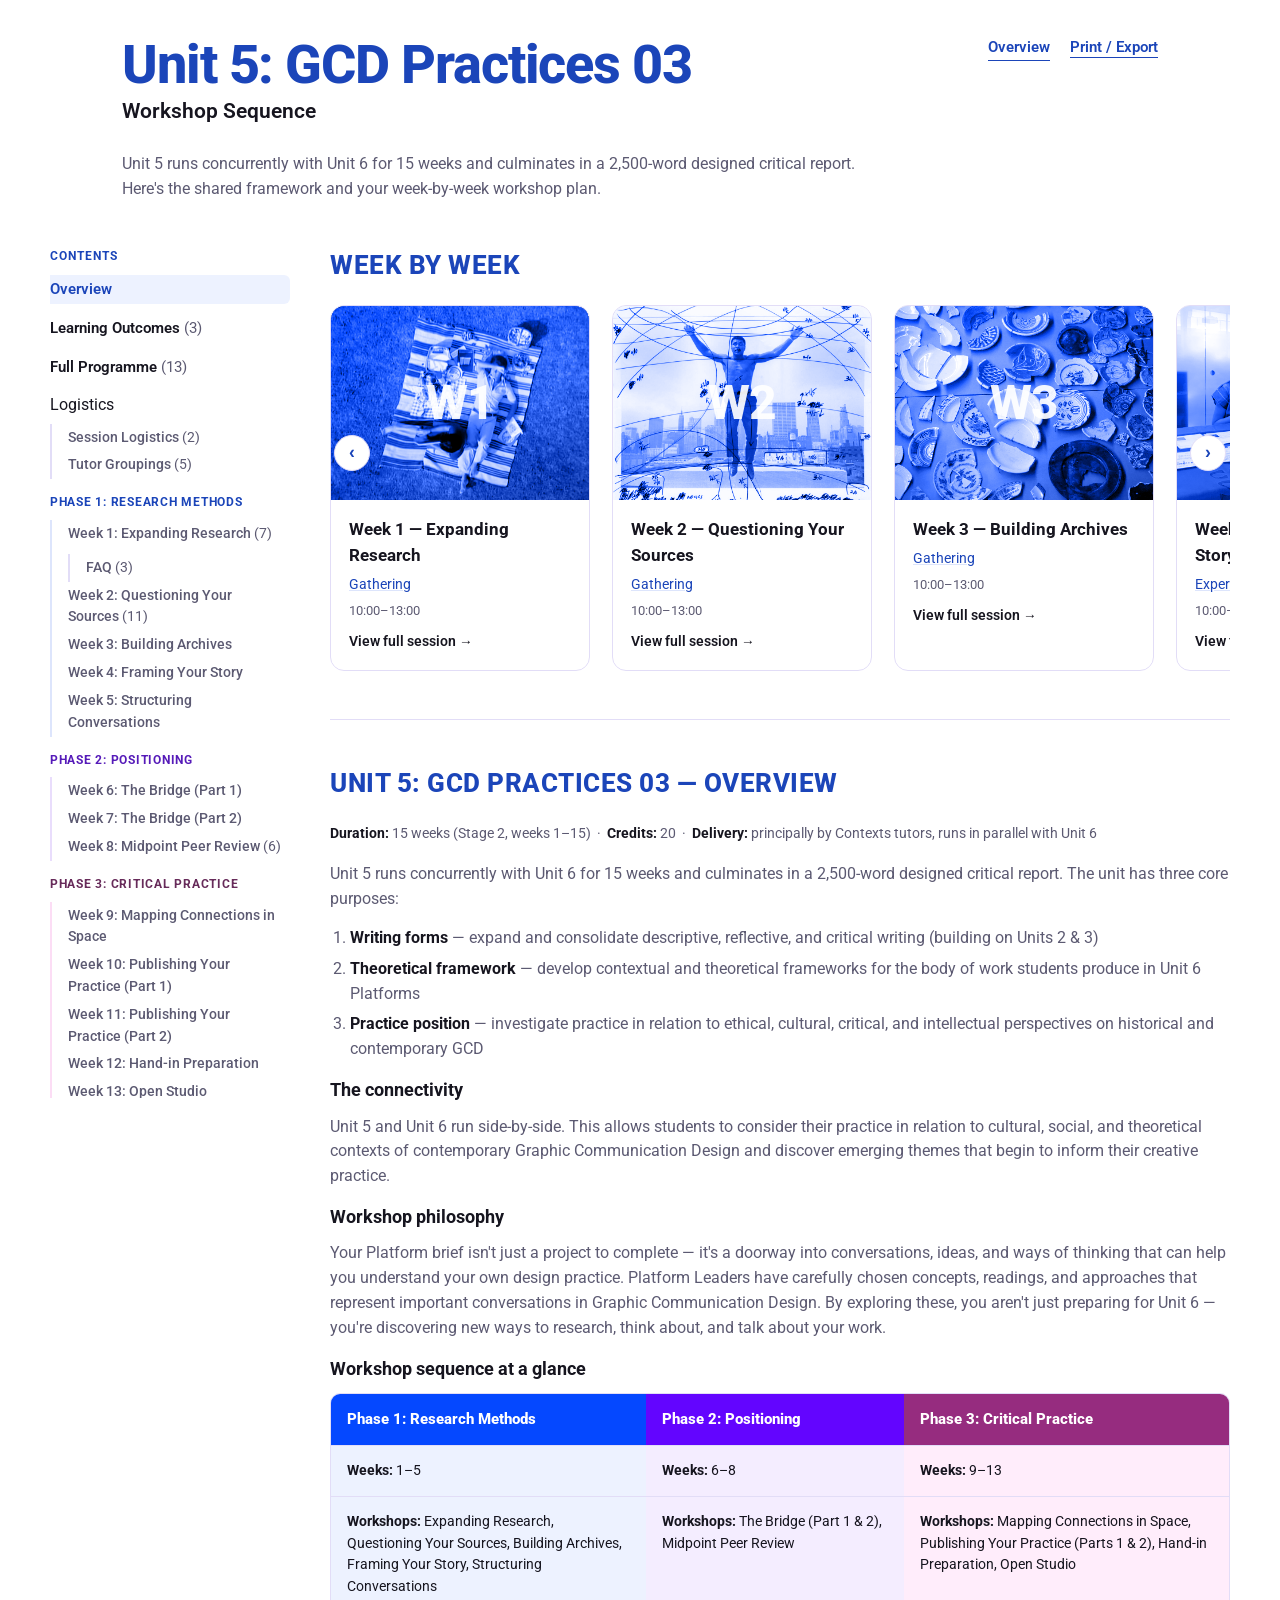
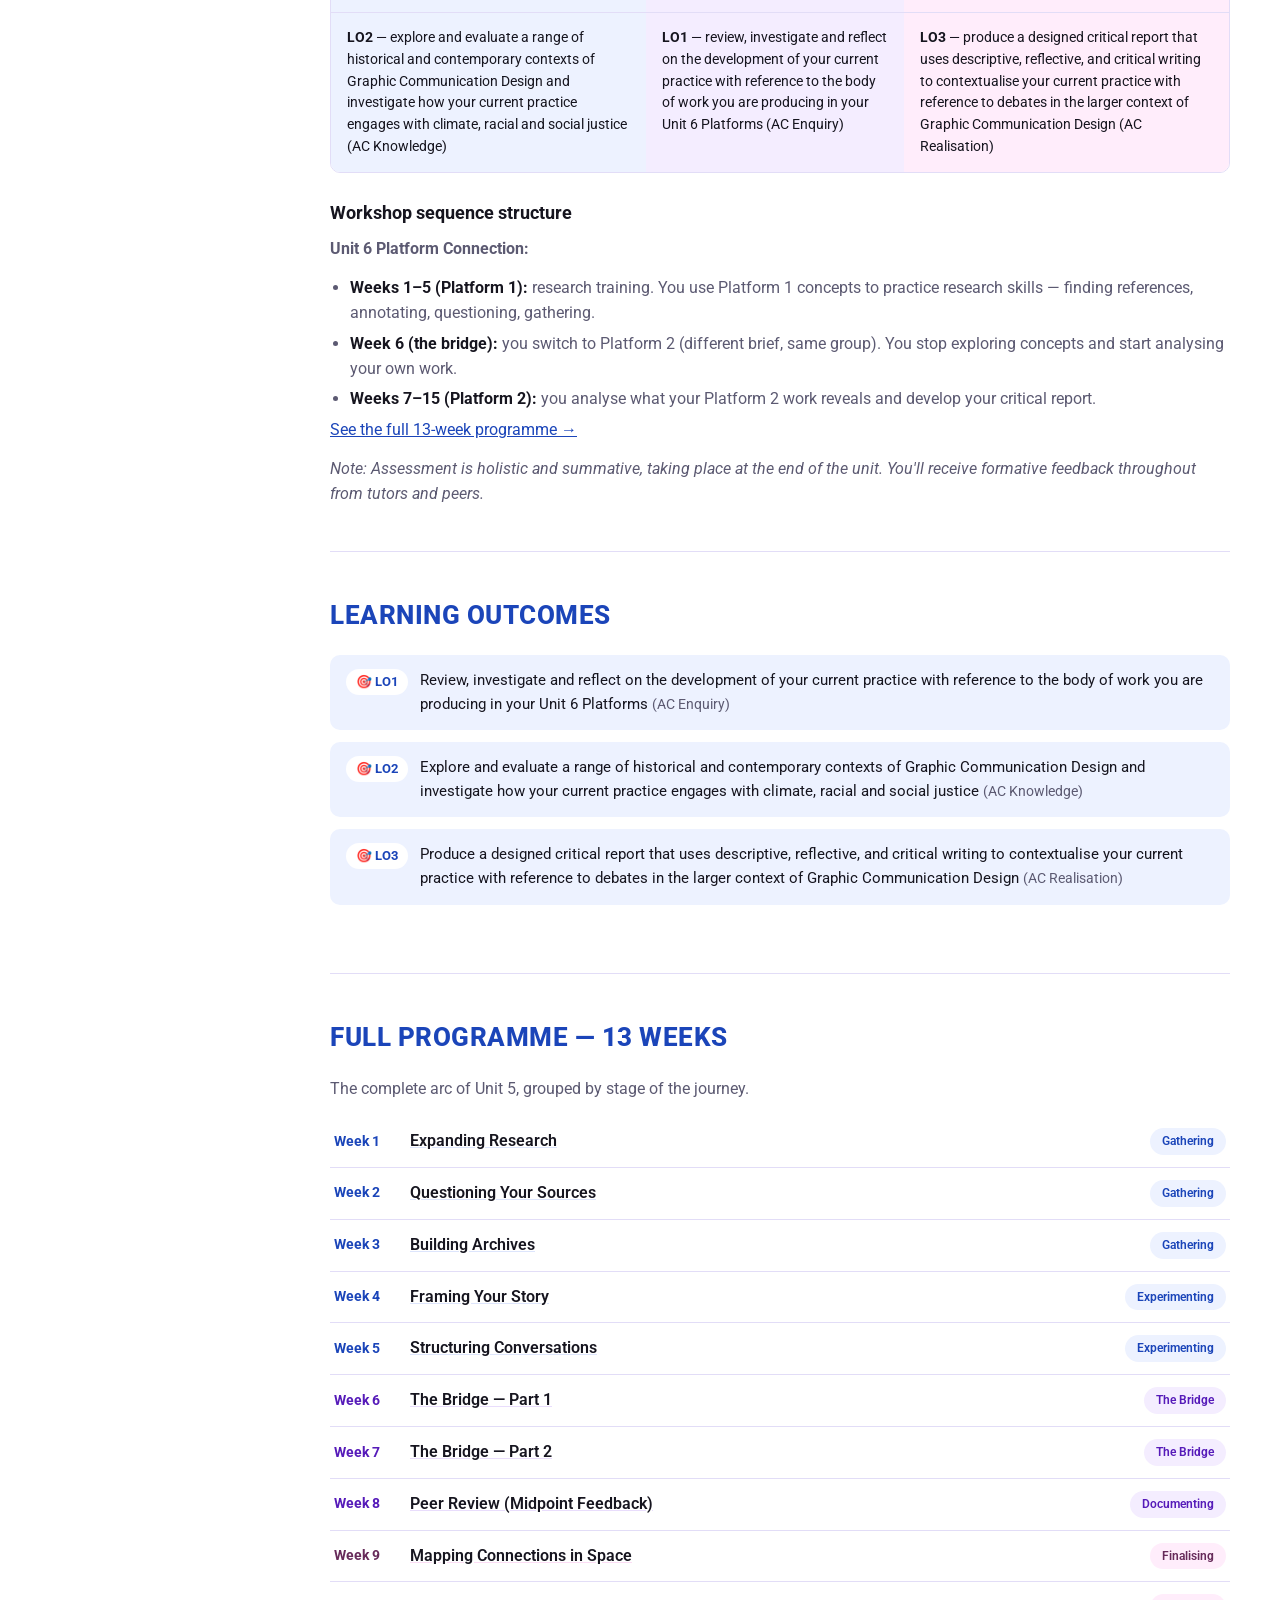
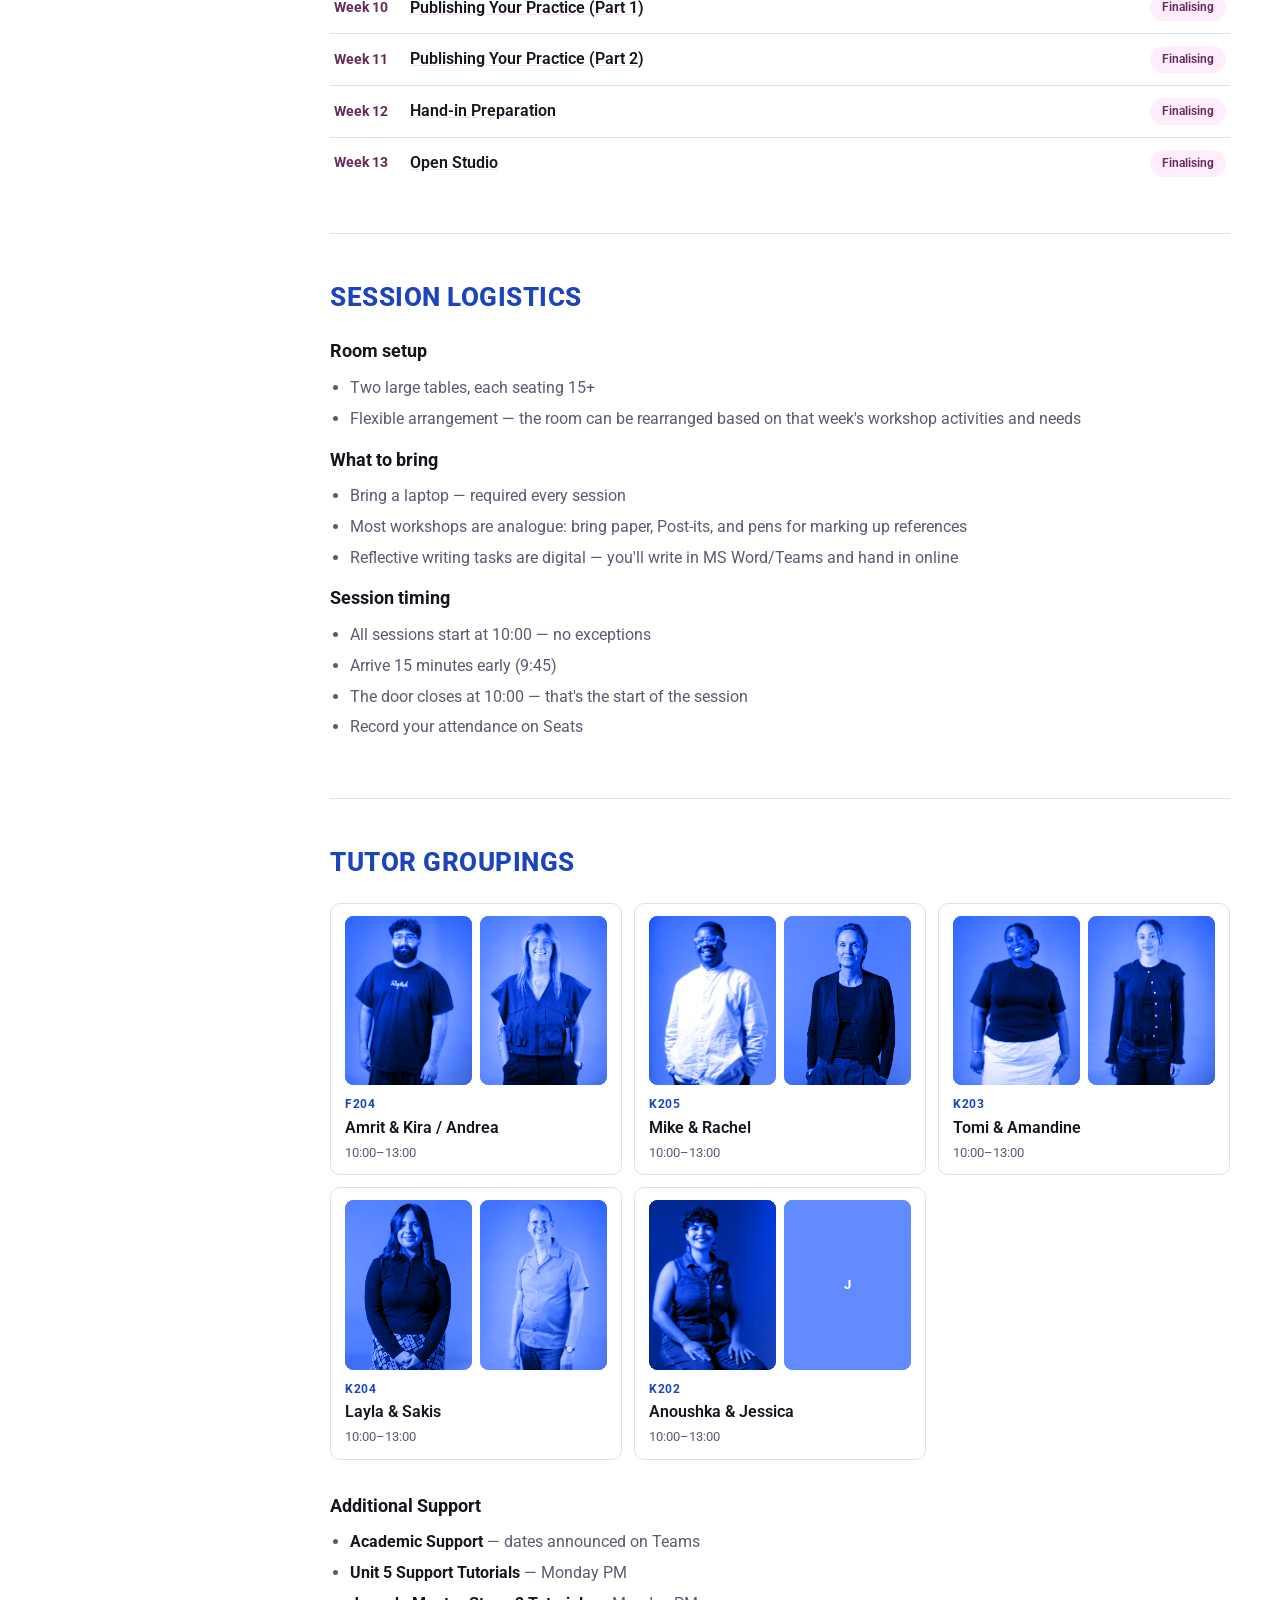
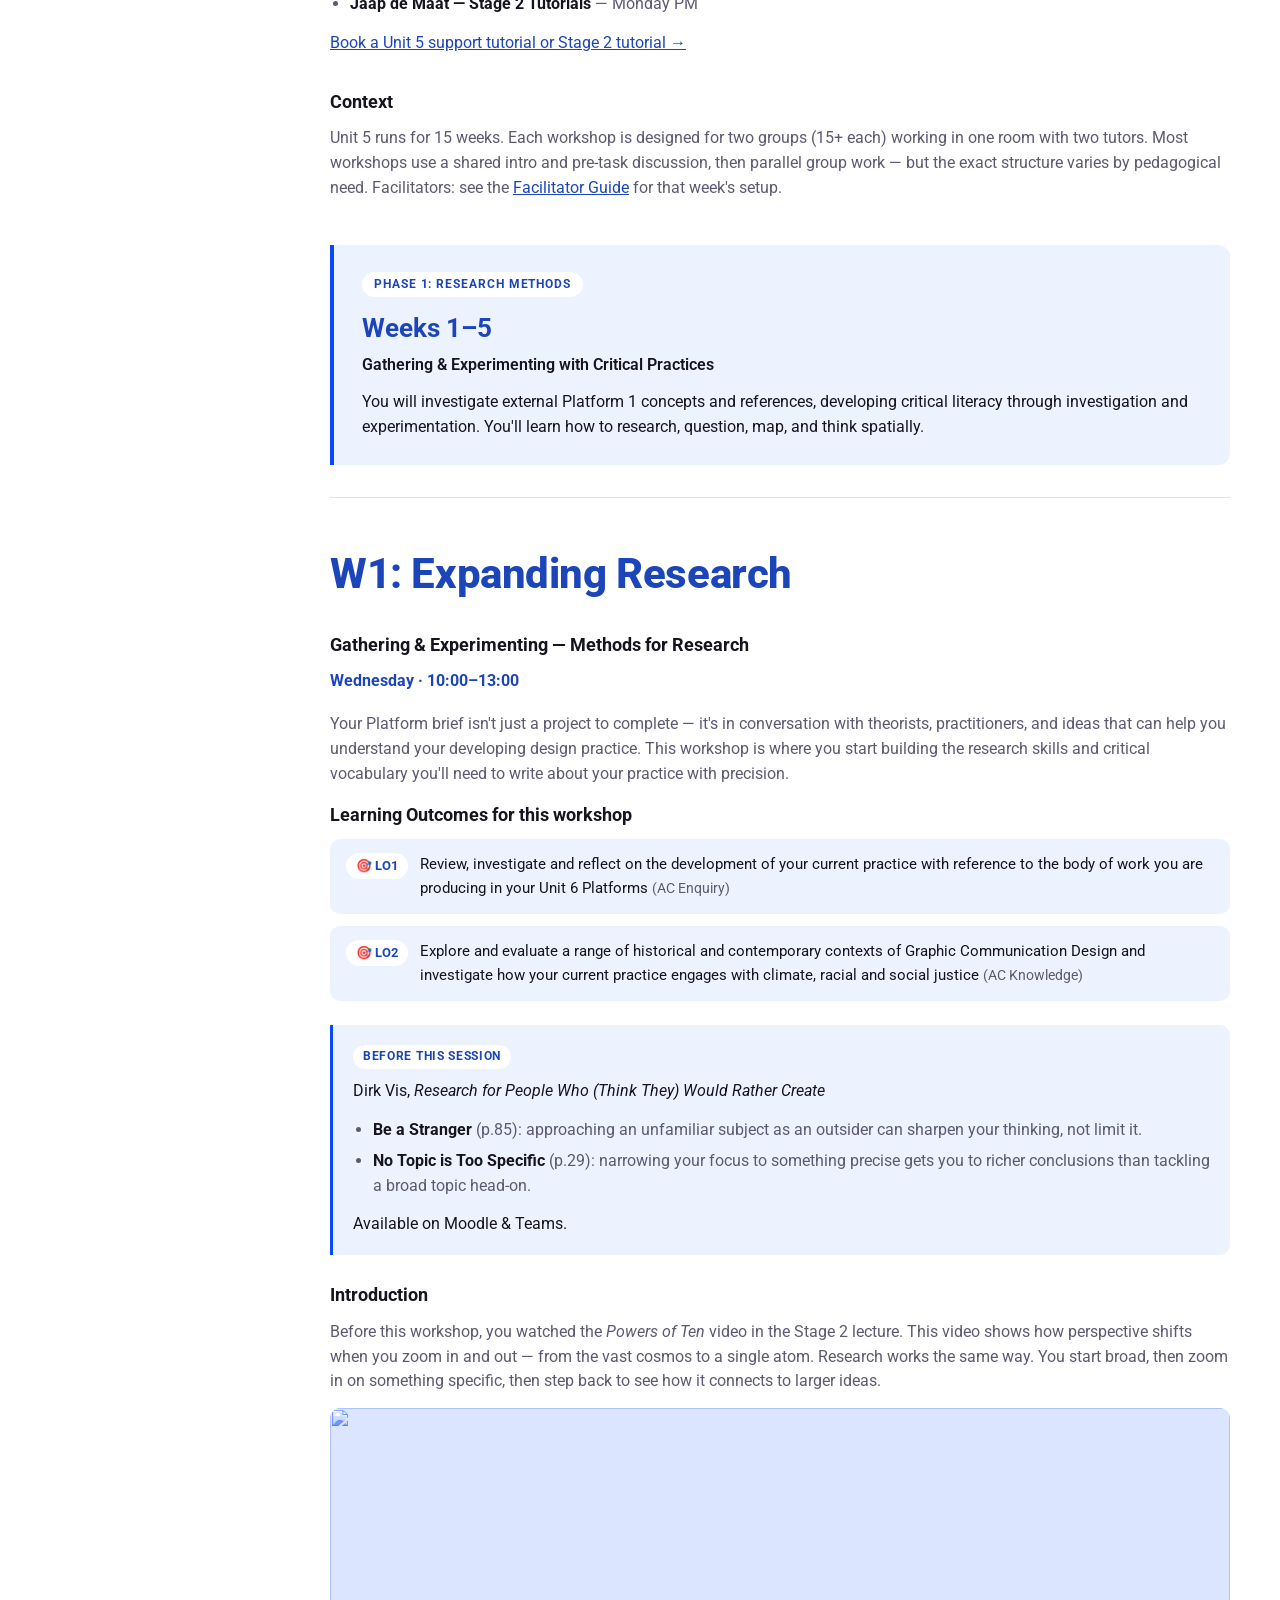
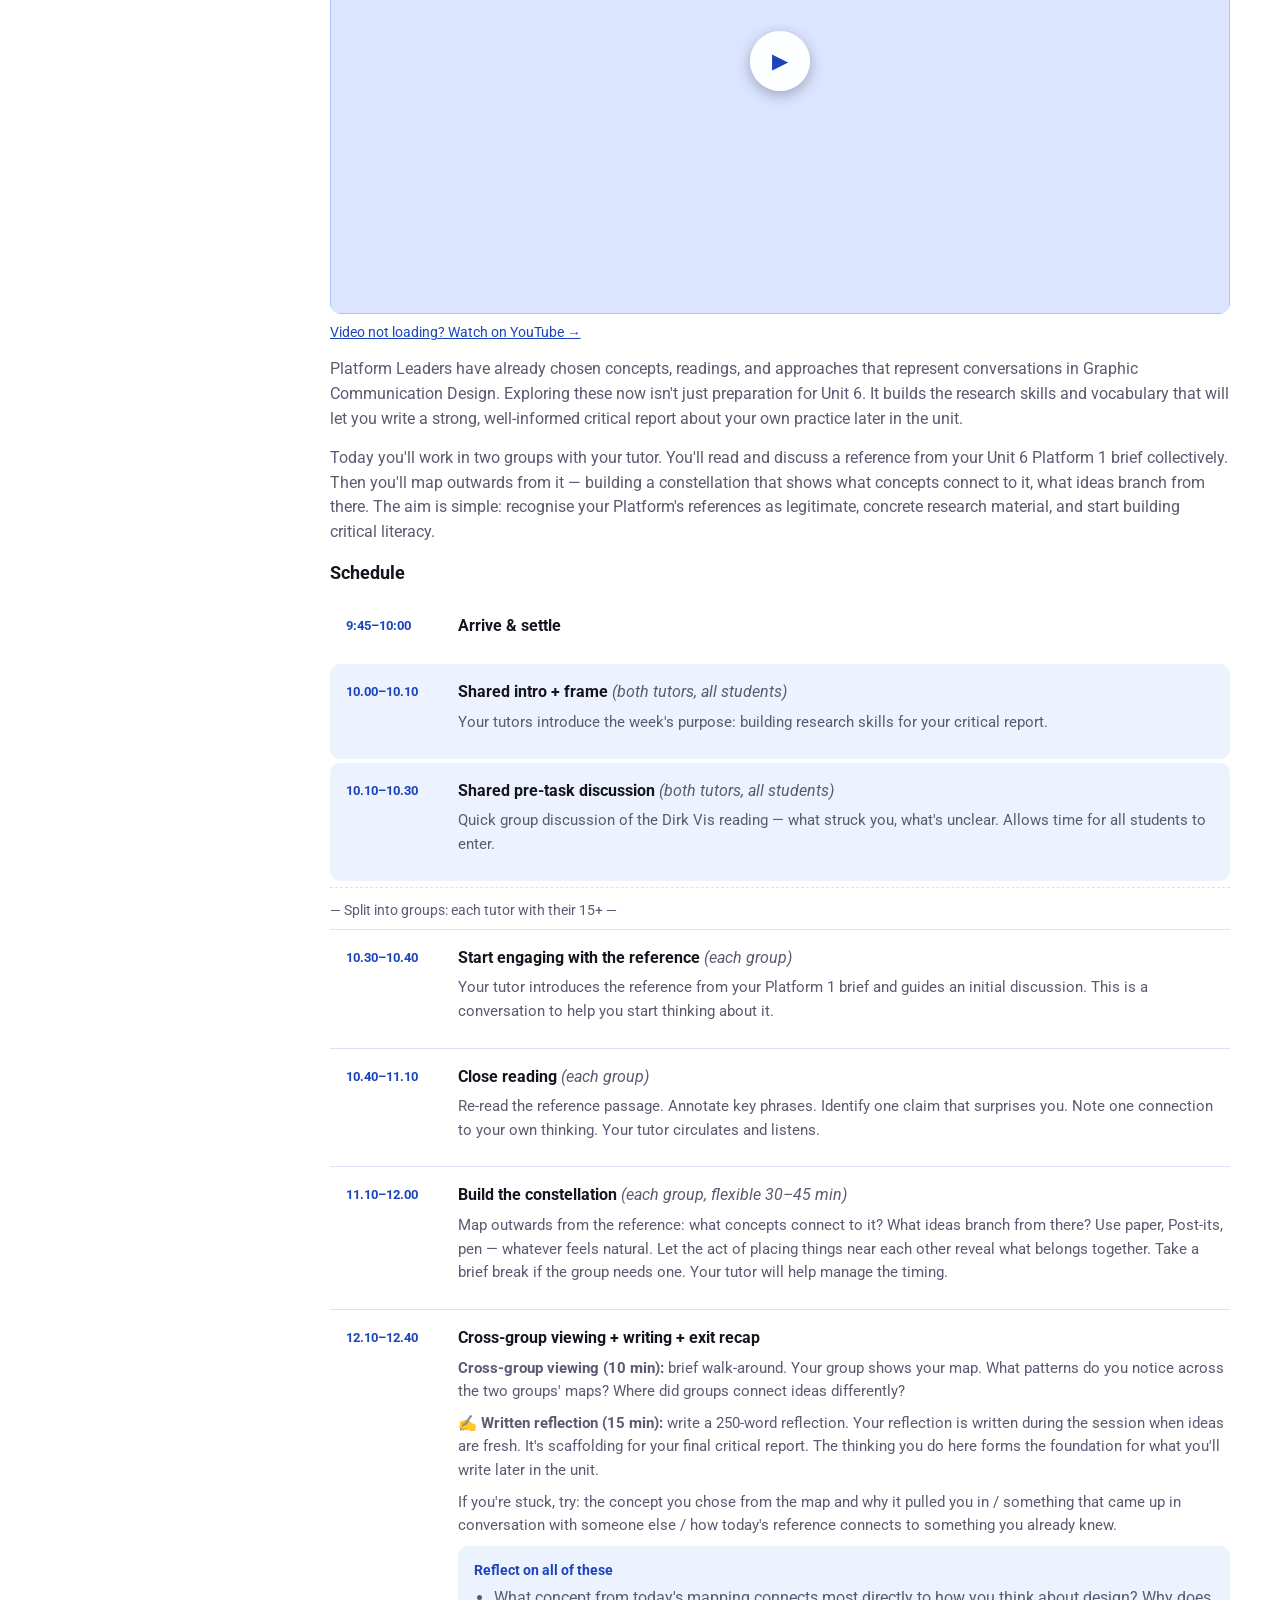
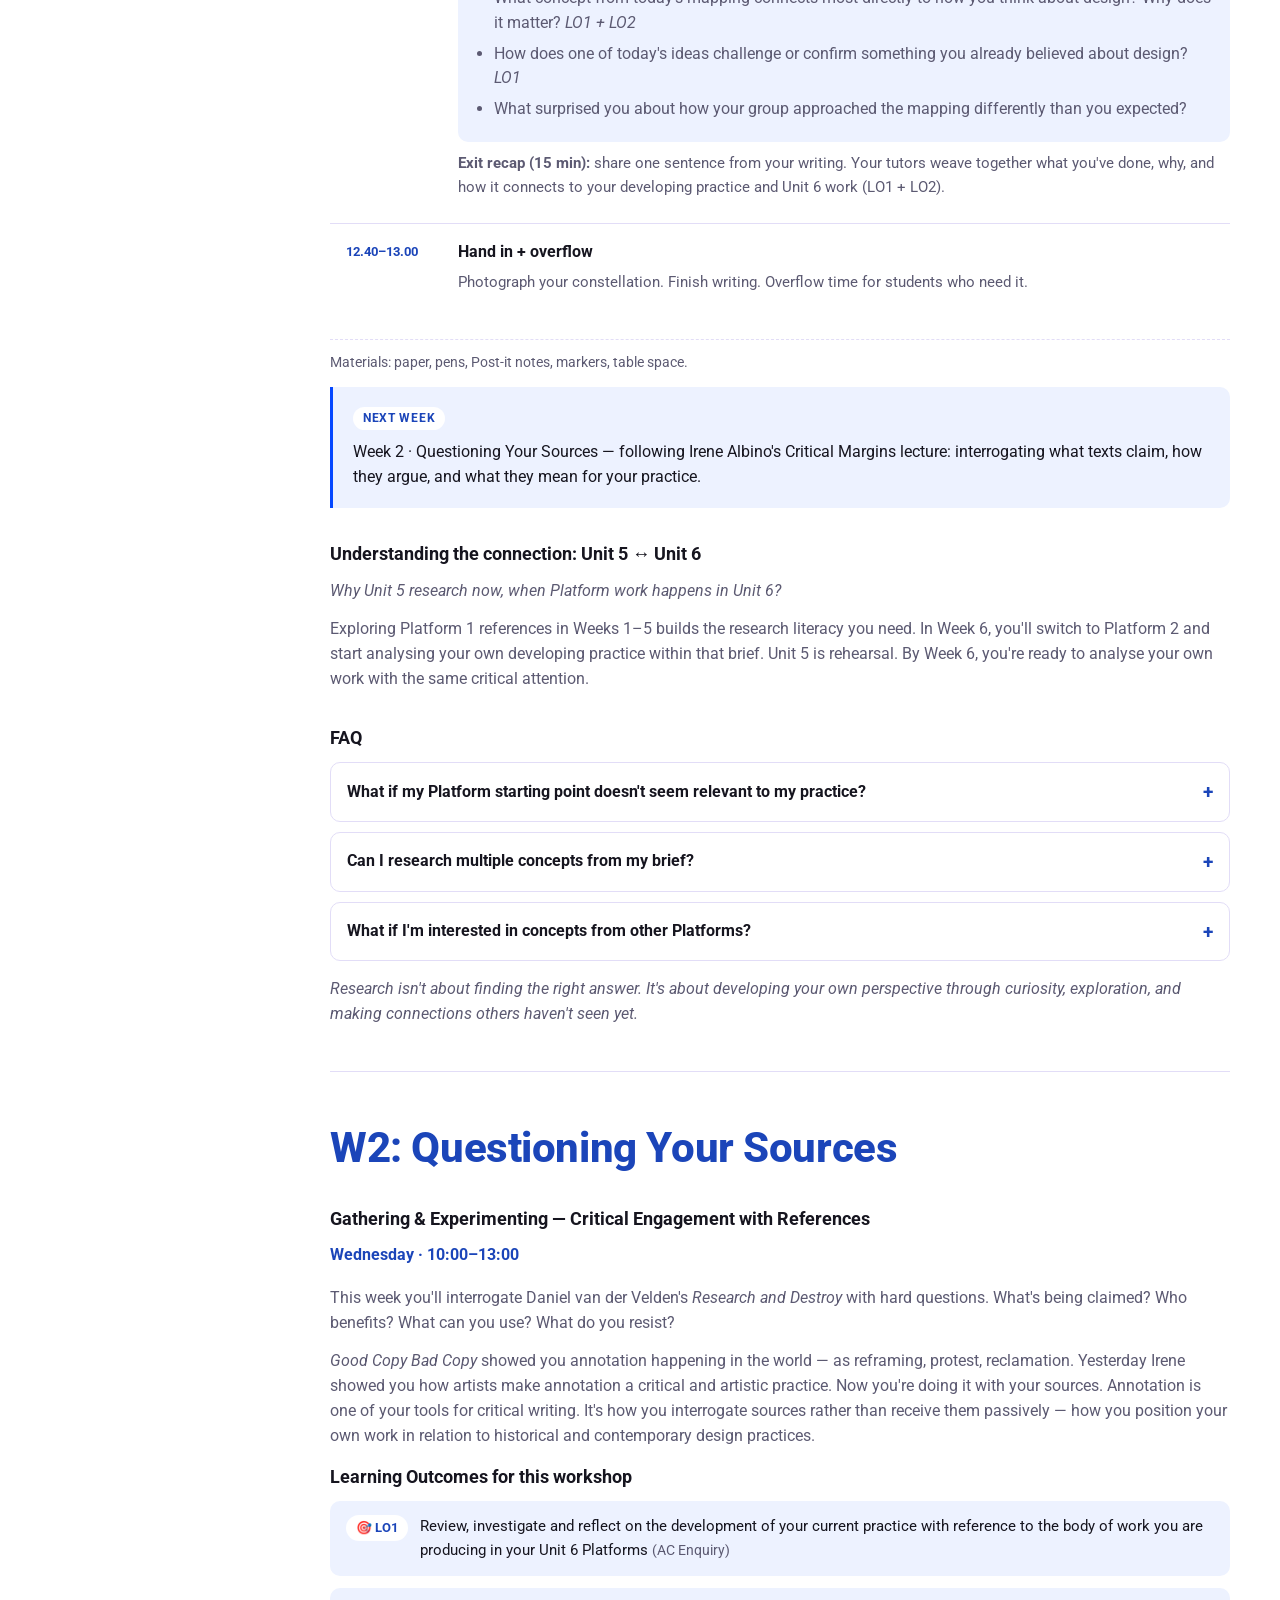
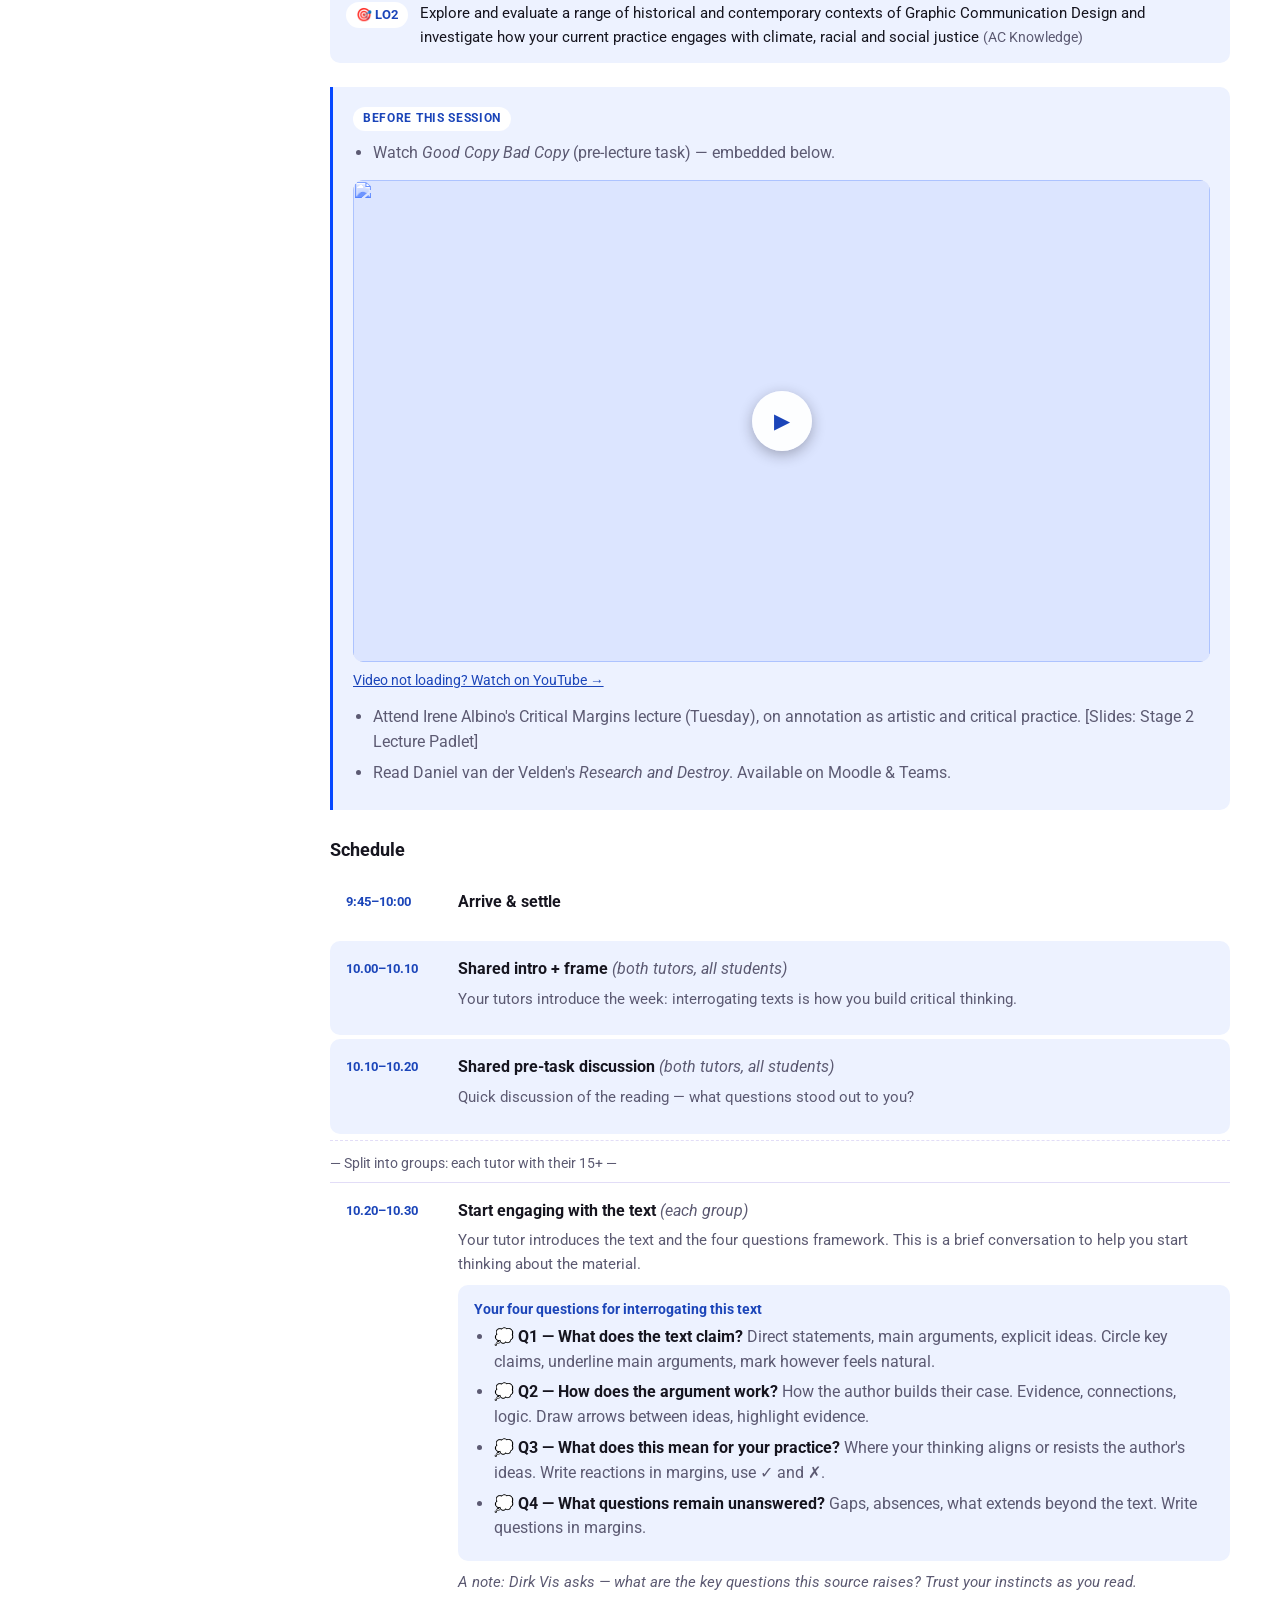
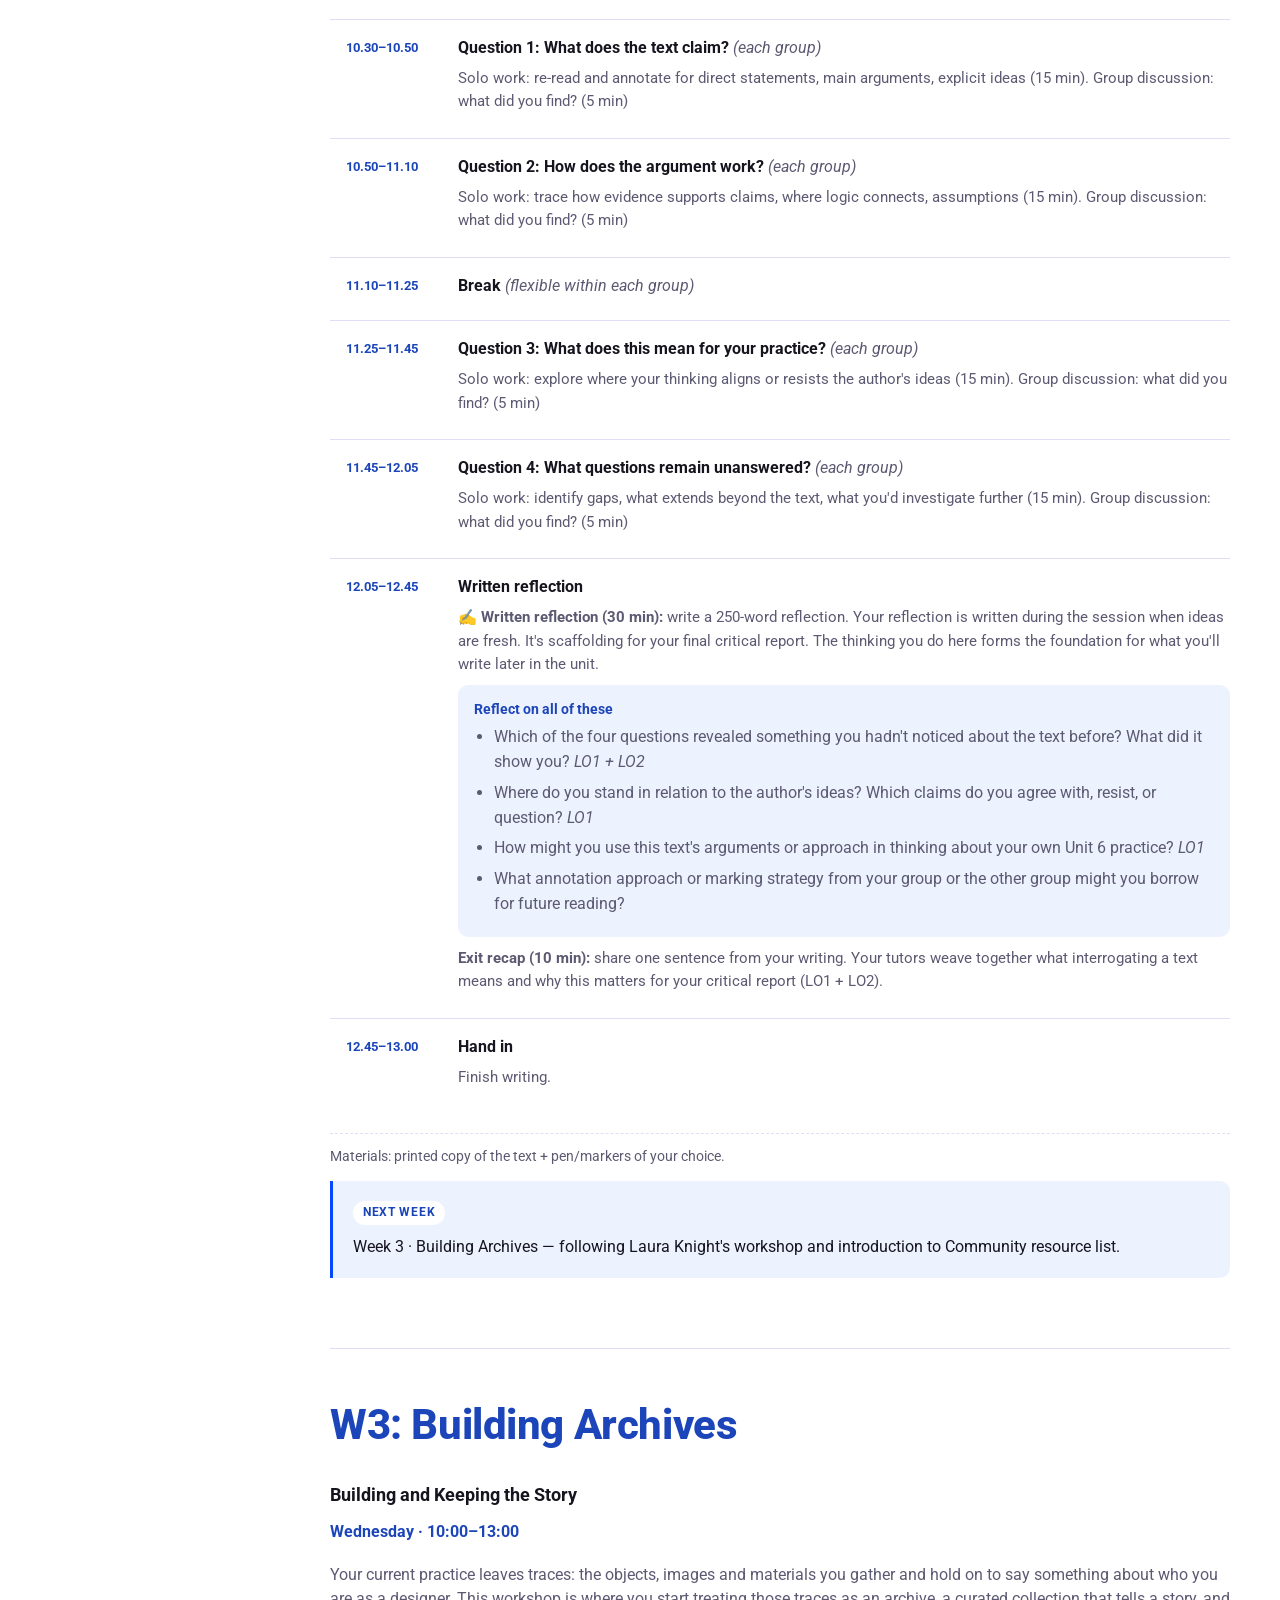
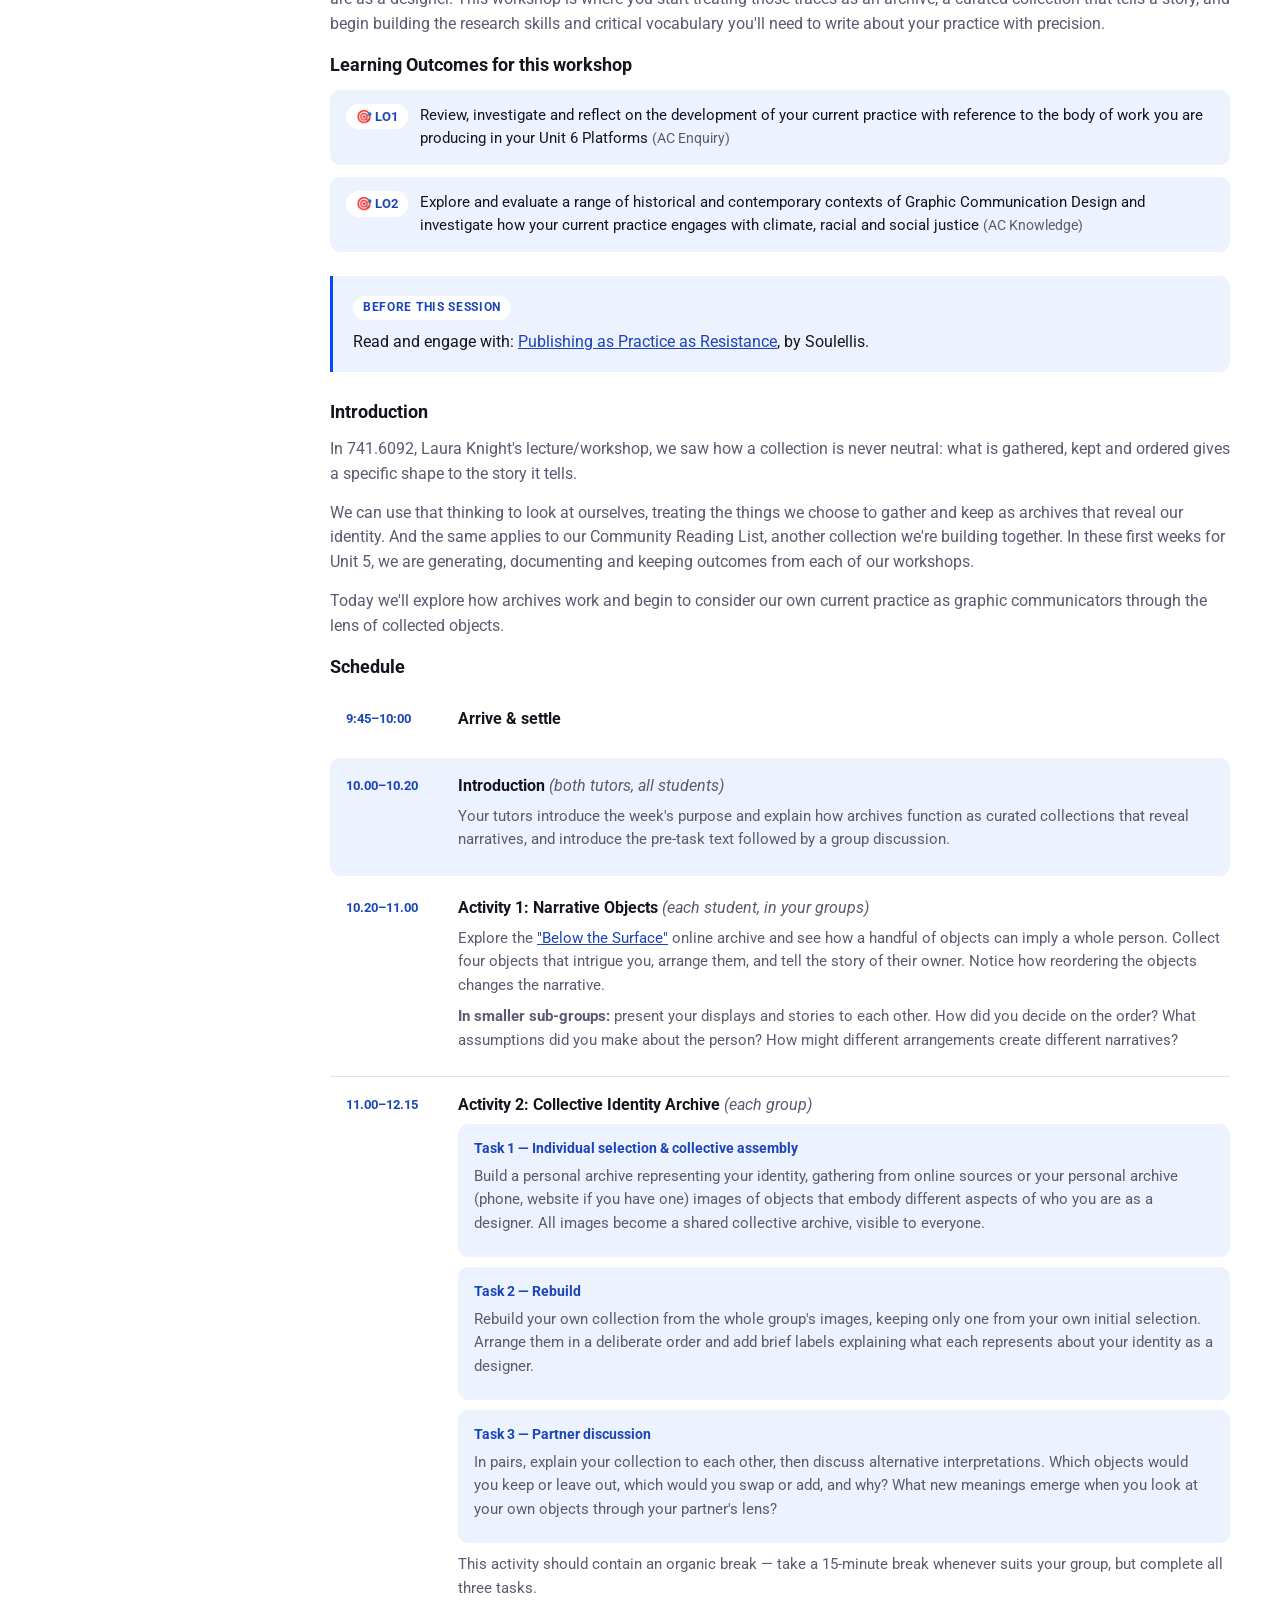
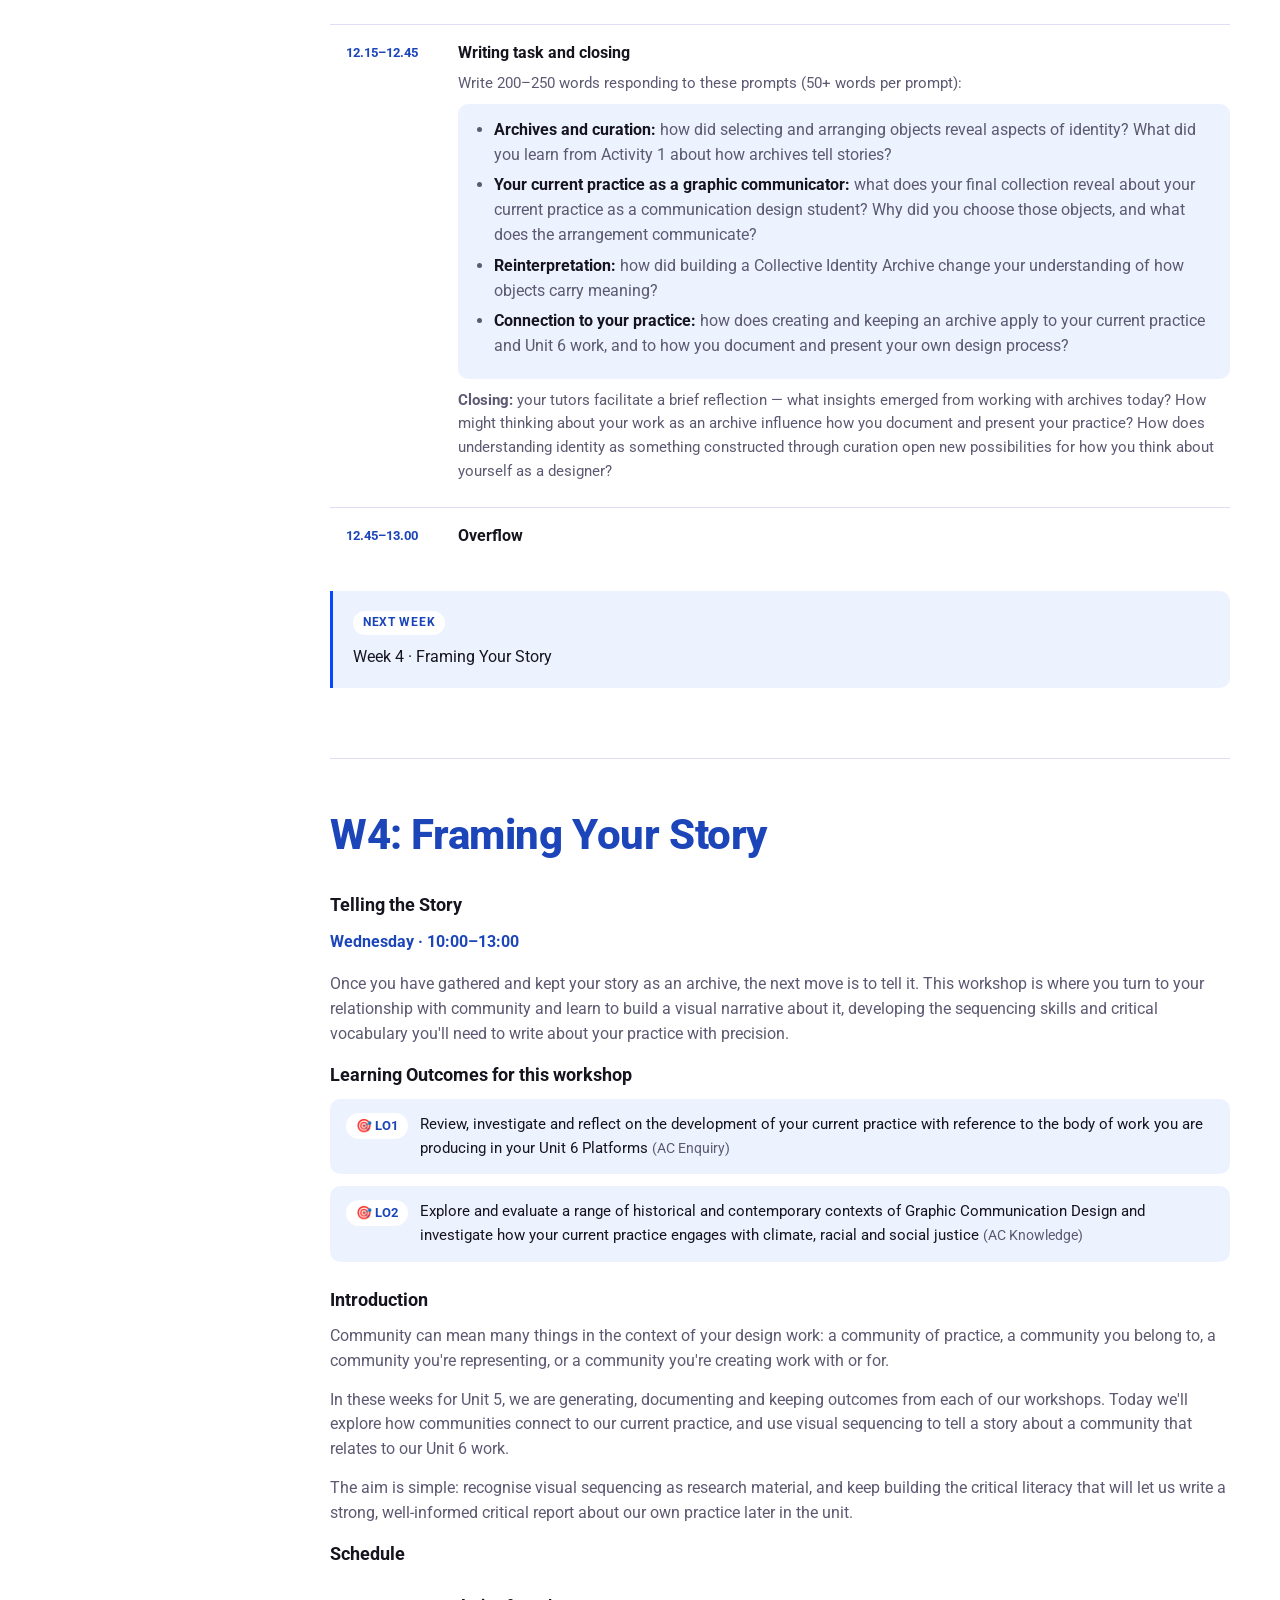
==== commit 3eef1921: "Add tutor photos for Rachel and Layla Replaces the unused old Rachel image and swaps both placeholde" ====
--- a/index.html
+++ b/index.html
@@ -231,7 +231,7 @@
         <div class="pair">
           <div class="pair-avatars">
             <div class="avatar duotone"><img src="images/tutor-mike.jpg" alt=""></div>
-            <div class="avatar duotone"><div class="avatar-placeholder"></div><span class="initials">R</span></div>
+            <div class="avatar duotone"><img src="images/tutor-rachel.jpg" alt=""></div>
           </div>
           <div class="code">K205</div><div class="names">Mike &amp; Rachel</div><div class="time">10:00–13:00</div>
         </div>
@@ -244,7 +244,7 @@
         </div>
         <div class="pair">
           <div class="pair-avatars">
-            <div class="avatar duotone"><div class="avatar-placeholder"></div><span class="initials">L</span></div>
+            <div class="avatar duotone"><img src="images/tutor-layla.jpg" alt=""></div>
             <div class="avatar duotone"><img src="images/tutor-sakis.jpg" alt=""></div>
           </div>
           <div class="code">K204</div><div class="names">Layla &amp; Sakis</div><div class="time">10:00–13:00</div>
@@ -935,7 +935,7 @@
       <p>The investigative practices you've been using — questioning, organising, sequencing — now become tools for <em>structuring and refining your own writing</em>. You already know how to do this work. Today you apply it to your own argument.</p>
       <p>These practices help you see the whole territory of your argument at once. They help you decide what to keep, what to foreground, what to let go. They help you move a reader through your thinking.</p>
       <p>Different approaches suit different thinkers. You will find what works for your own thinking and use it.</p>
-      <p>Today we focus on making your writing cohere and read well. By the end of today you should have a spine: your five pieces reordered into a single through-line, joined up, with the thinnest parts strengthened.</p>
+      <p>Today we focus on making your writing cohere and read well. By the end of today you should have a spine. Think of it as the structure of your report: your five pieces reordered into a single through-line, joined up, with the thinnest parts strengthened. Everything you add in Weeks 7 and 8 hangs off this structure.</p>
 
       <h3>Schedule</h3>
       <div class="timeline">
@@ -949,7 +949,7 @@
           <div class="time">10.00–10.20</div>
           <div class="tbody">
             <h4>Shared introduction <em class="t-note">(both tutors, all students)</em></h4>
-            <p>Introduce the Bridge and the idea of writing from the centre: you already hold half your report. Explain that the frameworks now become writing methods. Set today's aim: find the spine.</p>
+            <p>Introduce the Bridge and the idea of writing from the centre: you already hold half your report. Explain that the frameworks now become writing methods. Set today's aim: find the spine, the underlying structure that holds the report together.</p>
           </div>
         </div>
         <div class="t-item">
@@ -1014,8 +1014,7 @@
       </div>
 
       <h3 class="mt-lg">After the workshop</h3>
-      <p>Before you leave: save your continuous draft spine document — this is your starting point for Week 7.</p>
-      <p class="flush-bottom"><strong>Between now and Week 7:</strong> let your reordered, joined-up draft settle. Your next work is in Week 7.</p>
+      <p class="flush-bottom">Before you leave: save your continuous draft spine document — this is your starting point for Week 7.</p>
       
     </section>
 
@@ -1290,7 +1289,7 @@
       <p>Mapping is a research method. Once references sit next to each other, clusters appear, some things drift to the edges, and connections you hadn't noticed start to show.</p>
       <p>After the break, your map has to stand up. Something central might get taller. Two ideas might need a wall between them, or a bridge. Building in 3D forces decisions that paper lets you dodge. It doesn't need to be beautiful, or finished.</p>
       <figure class="figure">
-        <div class="duotone duotone--phase3" style="aspect-ratio: 1400 / 1048;"><img src="images/week9-intext.jpg" alt="Students in a circle holding a web of string between their hands"></div>
+        <div class="duotone duotone--phase3" style="aspect-ratio: 500 / 282;"><img src="images/week9-mapping.gif" alt="Animation of hands pulling a web of string into shape"></div>
       </figure>
 
       <h3>Schedule</h3>
@@ -1534,7 +1533,7 @@
           <li>What tools or points of checking-in can be implemented into your process to allow for caring communication and changes in people’s needs?</li>
           <li>What can you do to make sure you are coming together as whole people, to develop a culture of care in your collaboration?</li>
         </ul>
-        <p class="flush-bottom"><strong>Links:</strong> Access Docs for Artists (Leah Clements, Alice Hattrick and Lizzy Rose) · Communication Barriers, Communication Disabilities (Access Canada) · Working with Neurodivergent Artists (NEUK Collective)</p>
+        <p class="flush-bottom"><strong>Links:</strong> <a href="https://www.leahclements.com/access-docs-for-artists" target="_blank" rel="noopener">Access Docs for Artists</a> (Leah Clements, Alice Hattrick and Lizzy Rose) · <a href="https://www.cdacanada.com/resources/communication-disabilities/communication-barriers/" target="_blank" rel="noopener">Communication Barriers, Communication Disabilities</a> (Access Canada) · <a href="https://neukcollective.co.uk/wp-content/uploads/2021/11/Working-With-Neurodivergent-Artists-Online-Version-17.11.21.pdf" target="_blank" rel="noopener">Working with Neurodivergent Artists</a> (NEUK Collective)</p>
       </div>
       <div class="qcard">
         <div class="qlabel">💭 3. Cost &amp; Value</div>
@@ -1554,7 +1553,7 @@
           <li>How do you know what you think you know about how long tasks might take others, how long people can work for and what kind of support people need?</li>
           <li>Are you engaging with temporal structures which are most appropriate for your particular project, or just reenacting norms?</li>
         </ul>
-        <p class="flush-bottom"><strong>Links:</strong> What is Crip Time? (Tamar LeRoy) · Six Ways of Looking at Crip Time (Ellen Samuels) · Time Zone Protocols Unconference, Day One lecture (Black Quantum Futurism)</p>
+        <p class="flush-bottom"><strong>Links:</strong> <a href="https://www.accessibility.com/blog/what-is-crip-time" target="_blank" rel="noopener">What is Crip Time?</a> (Tamar LeRoy) · <a href="https://dsq-sds.org/article/view/5824/4684" target="_blank" rel="noopener">Six Ways of Looking at Crip Time</a> (Ellen Samuels) · <a href="https://timezoneprotocols.space/unconference/day-one/" target="_blank" rel="noopener">Time Zone Protocols Unconference, Day One lecture</a> (Black Quantum Futurism)</p>
       </div>
 
       <h3 class="mt-lg">Your publication statement</h3>
@@ -1566,7 +1565,7 @@
 
       <h3 class="mt-lg">References</h3>
       <p>Kaiya Waerea, <em>Access Questions for Self-Publishing</em> (2022). Funded by the UAL CCW Equality, Diversity &amp; Inclusion fund; written in consultation with Olivia Spring, Abi Palmer and D Mortimer; copy edited by Catriona Morton. Used with written permission from the author for academic purposes.</p>
-      <p class="flush-bottom"><strong>Further reading:</strong> 10 Principles of Disability Justice (Disability Justice Collective) · Access Intimacy: the Missing Link (Mia Mingus) · Access is Love Reading List Aftercare Menu (Healing Justice London) · Making conditions better for neurodivergent freelancers (Vijay Patel and Ray Young) · Why it's taking so long (Johanna Hedva)</p>
+      <p class="flush-bottom"><strong>Further reading:</strong> <a href="https://sinsinvalid.org/10-principles-of-disability-justice/" target="_blank" rel="noopener">10 Principles of Disability Justice</a> (Disability Justice Collective) · <a href="https://leavingevidence.wordpress.com/2011/05/05/access-intimacy-the-missing-link/" target="_blank" rel="noopener">Access Intimacy: the Missing Link</a> (Mia Mingus) · Access is Love Reading List Aftercare Menu (Healing Justice London) · <a href="https://docs.google.com/document/d/1LxDgdY3Ed9qQWqWggRDnWmPDjolWTak8es2RhnjqvjY/edit" target="_blank" rel="noopener">Making conditions better for neurodivergent freelancers</a> (Vijay Patel and Ray Young) · Why it's taking so long (Johanna Hedva)</p>
     </section>
 
     <!-- WEEK 11 -->
@@ -1700,7 +1699,7 @@
           <li>How does the editorial process reflect the values the project prioritises?</li>
           <li>What does the editorial style of the publication presume about the reader’s gender, ability, health, or economic background?</li>
         </ul>
-        <p class="flush-bottom"><strong>Links:</strong> Notes Toward an Ethics of Editorial Care (Travis Chi Wing Lau) · Olivia Spring and D Mortimer interviews</p>
+        <p class="flush-bottom"><strong>Links:</strong> <a href="https://medicalhealthhumanities.com/2022/02/07/notes-toward-an-ethics-of-editorial-care/" target="_blank" rel="noopener">Notes Toward an Ethics of Editorial Care</a> (Travis Chi Wing Lau) · Olivia Spring and D Mortimer interviews</p>
       </div>
       <div class="qcard">
         <div class="qlabel">💭 7. Design &amp; Production</div>
@@ -1720,7 +1719,7 @@
           <li>Who are you wanting to encounter your publication, and where are the places that this encounter is able to happen?</li>
           <li>Who is your project accessible to, and how can you make sure they know?</li>
         </ul>
-        <p class="flush-bottom"><strong>Links:</strong> Accessible Marketing Guide (Unlimited) · How to Write Alt Text and Image Descriptions for the visually impaired (Perkins School for the Blind)</p>
+        <p class="flush-bottom"><strong>Links:</strong> <a href="https://www.shapearts.org.uk/Handlers/Download.ashx?IDMF=9eb064d7-c2ca-40d8-b553-6746cea2477a" target="_blank" rel="noopener">Accessible Marketing Guide</a> (Unlimited) · How to Write Alt Text and Image Descriptions for the visually impaired (Perkins School for the Blind)</p>
       </div>
 
       <h3 class="mt-lg">Finishing your statement</h3>
@@ -1728,7 +1727,7 @@
 
       <h3 class="mt-lg">References</h3>
       <p>Kaiya Waerea, <em>Access Questions for Self-Publishing</em> (2022). Used with written permission from the author for academic purposes.</p>
-      <p class="flush-bottom"><strong>Further reading:</strong> Alt Text as Poetry (Bojana Coklyat and Shannon Finnegan) · 'Disability Theory', Josh A. Halstead, in <em>Extra Bold</em>, ed. Ellen Lupton and Jennifer Tobias · Neurodiversity: Some Basic Terms &amp; Definitions (Nick Walker) · Norm, Measure of All Things (Sofia Lemos)</p>
+      <p class="flush-bottom"><strong>Further reading:</strong> <a href="https://alt-text-as-poetry.net/" target="_blank" rel="noopener">Alt Text as Poetry</a> (Bojana Coklyat and Shannon Finnegan) · 'Disability Theory', Josh A. Halstead, in <em>Extra Bold</em>, ed. Ellen Lupton and Jennifer Tobias · <a href="https://neuroqueer.com/neurodiversity-terms-and-definitions/" target="_blank" rel="noopener">Neurodiversity: Some Basic Terms &amp; Definitions</a> (Nick Walker) · Norm, Measure of All Things (Sofia Lemos)</p>
     </section>
 
     <!-- WEEK 12 -->
@@ -1816,7 +1815,7 @@
       </div>
       <p><strong>Room plan:</strong> how the room is organised and why; how people move through it, where they can sit and where they can handle work; who does what in set-up. Solve access through the layout and design of the room first.</p>
       <p><strong>Text, only with a purpose:</strong> add text only where the room can't do the job itself. For example, telling visitors what it can't offer (no seating in one area, a noisy corner), or how to get a publication in another format. Decide as a room what's needed, where it goes, and who writes it.</p>
-      <p class="flush-bottom"><strong>Links:</strong> Access Suggestions for a Public Event (Sins Invalid) · Making Events Accessible (Shape Arts) · Accessibility in the Arts: A Promise and a Practice (Carolyn Lazard)</p>
+      <p class="flush-bottom"><strong>Links:</strong> Access Suggestions for a Public Event (Sins Invalid) · <a href="https://www.shapearts.org.uk/news/accessible-events" target="_blank" rel="noopener">Making Events Accessible</a> (Shape Arts) · <a href="https://promiseandpractice.art/" target="_blank" rel="noopener">Accessibility in the Arts: A Promise and a Practice</a> (Carolyn Lazard)</p>
 
       <div class="callout mt-lg">
         <span class="label">Hand-in checklist</span>
@@ -2028,7 +2027,7 @@
       { n: 7, title: 'The Bridge — Part 2', tags: ['The Bridge'], phase: 2, time: '10:00–13:00', anchor: '#week-7', hasDetail: true, image: 'images/week7.jpg' },
       { n: 8, title: 'Peer Review (Midpoint Feedback)', tags: ['Documenting'], phase: 2, time: '', anchor: '#week-8', hasDetail: true, image: 'images/week8-midpoint.jpg' },
       { n: 9, title: 'Mapping Connections in Space', tags: ['Finalising'], phase: 3, time: '', anchor: '#week-9', hasDetail: true, image: 'images/week9.jpg' },
-      { n: 10, title: 'Publishing Your Practice (Part 1)', tags: ['Finalising'], phase: 3, time: '', anchor: '#week-10', hasDetail: true, image: 'images/week10.jpg' },
+      { n: 10, title: 'Publishing Your Practice (Part 1)', tags: ['Finalising'], phase: 3, time: '', anchor: '#week-10', hasDetail: true, image: 'images/week10-cover.jpg' },
       { n: 11, title: 'Publishing Your Practice (Part 2)', tags: ['Finalising'], phase: 3, time: '', anchor: '#week-11', hasDetail: true, image: 'images/week11.jpg' },
       { n: 12, title: 'Hand-in Preparation', tags: ['Finalising'], phase: 3, time: '', anchor: '#week-12', hasDetail: true, image: 'images/week12.jpg' },
       { n: 13, title: 'Open Studio', tags: ['Finalising'], phase: 3, time: '', anchor: '#week-13', hasDetail: true, image: 'images/week13.jpg' }
